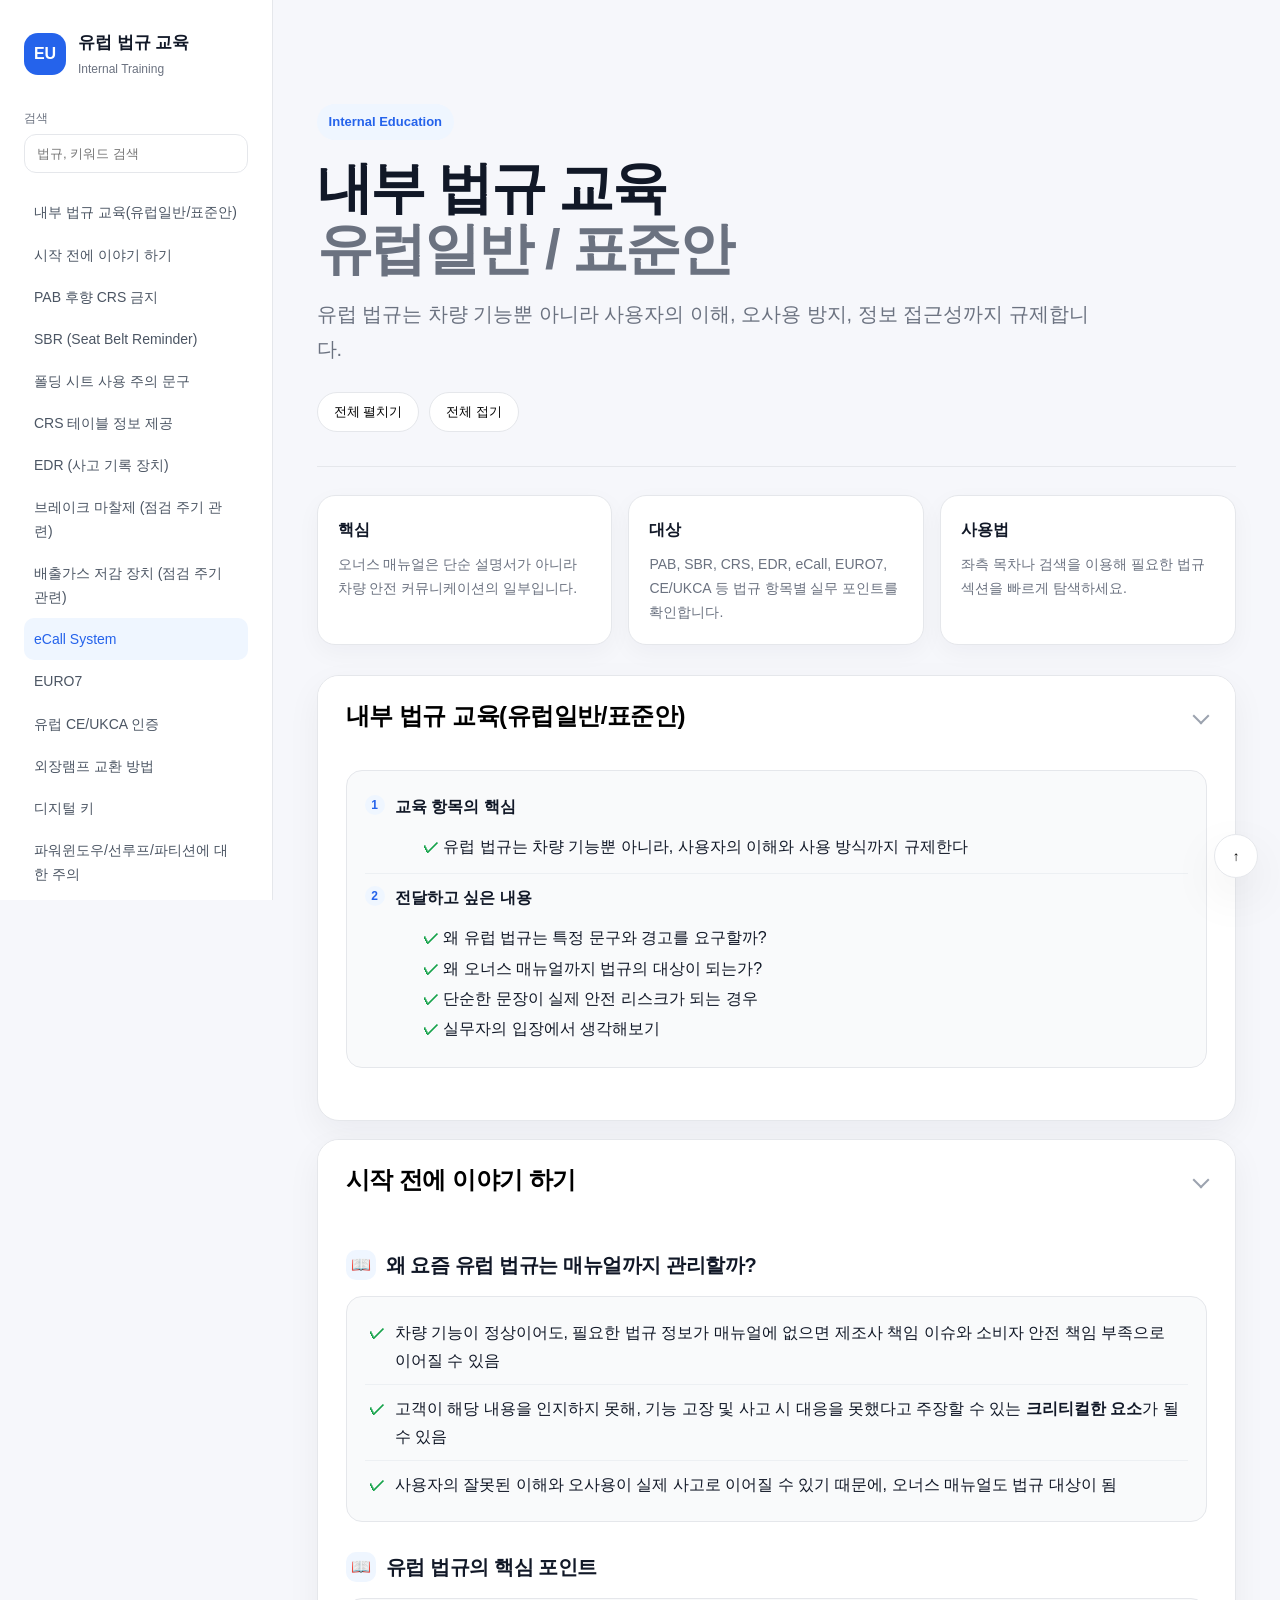
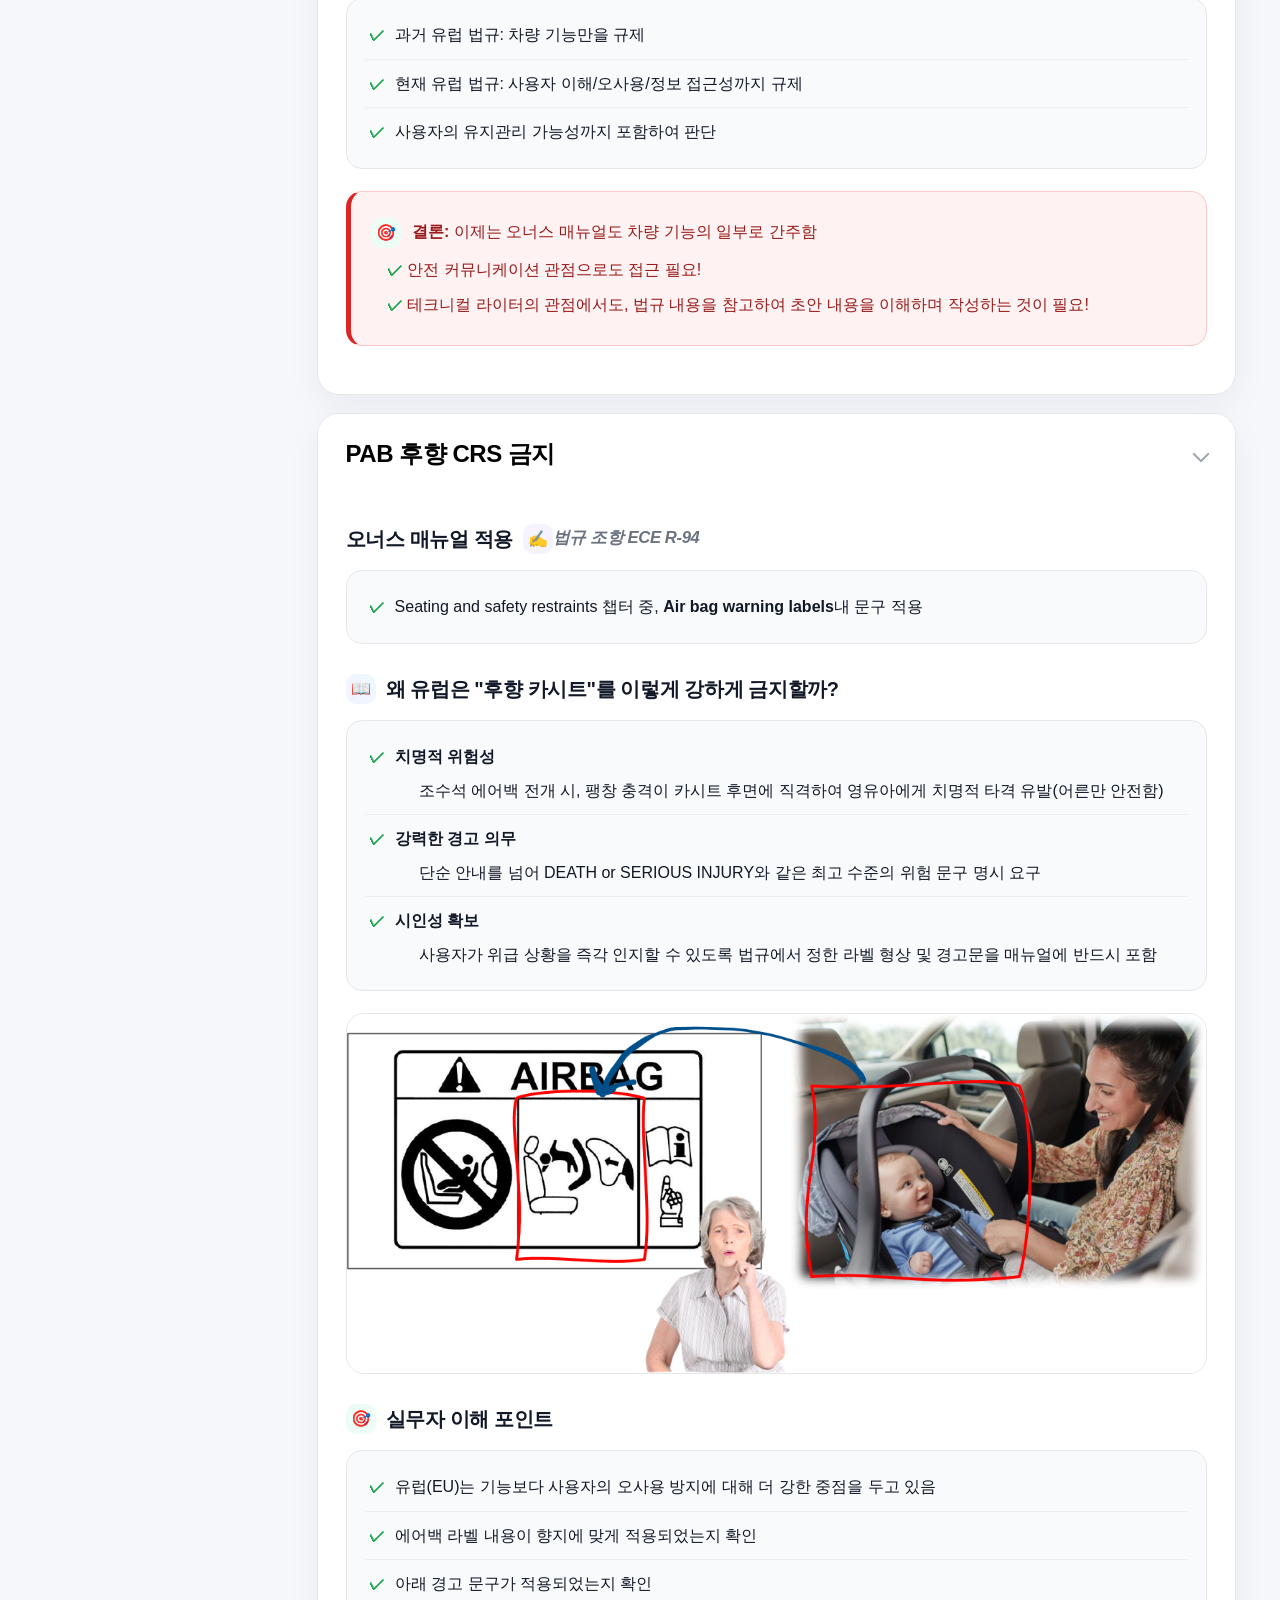
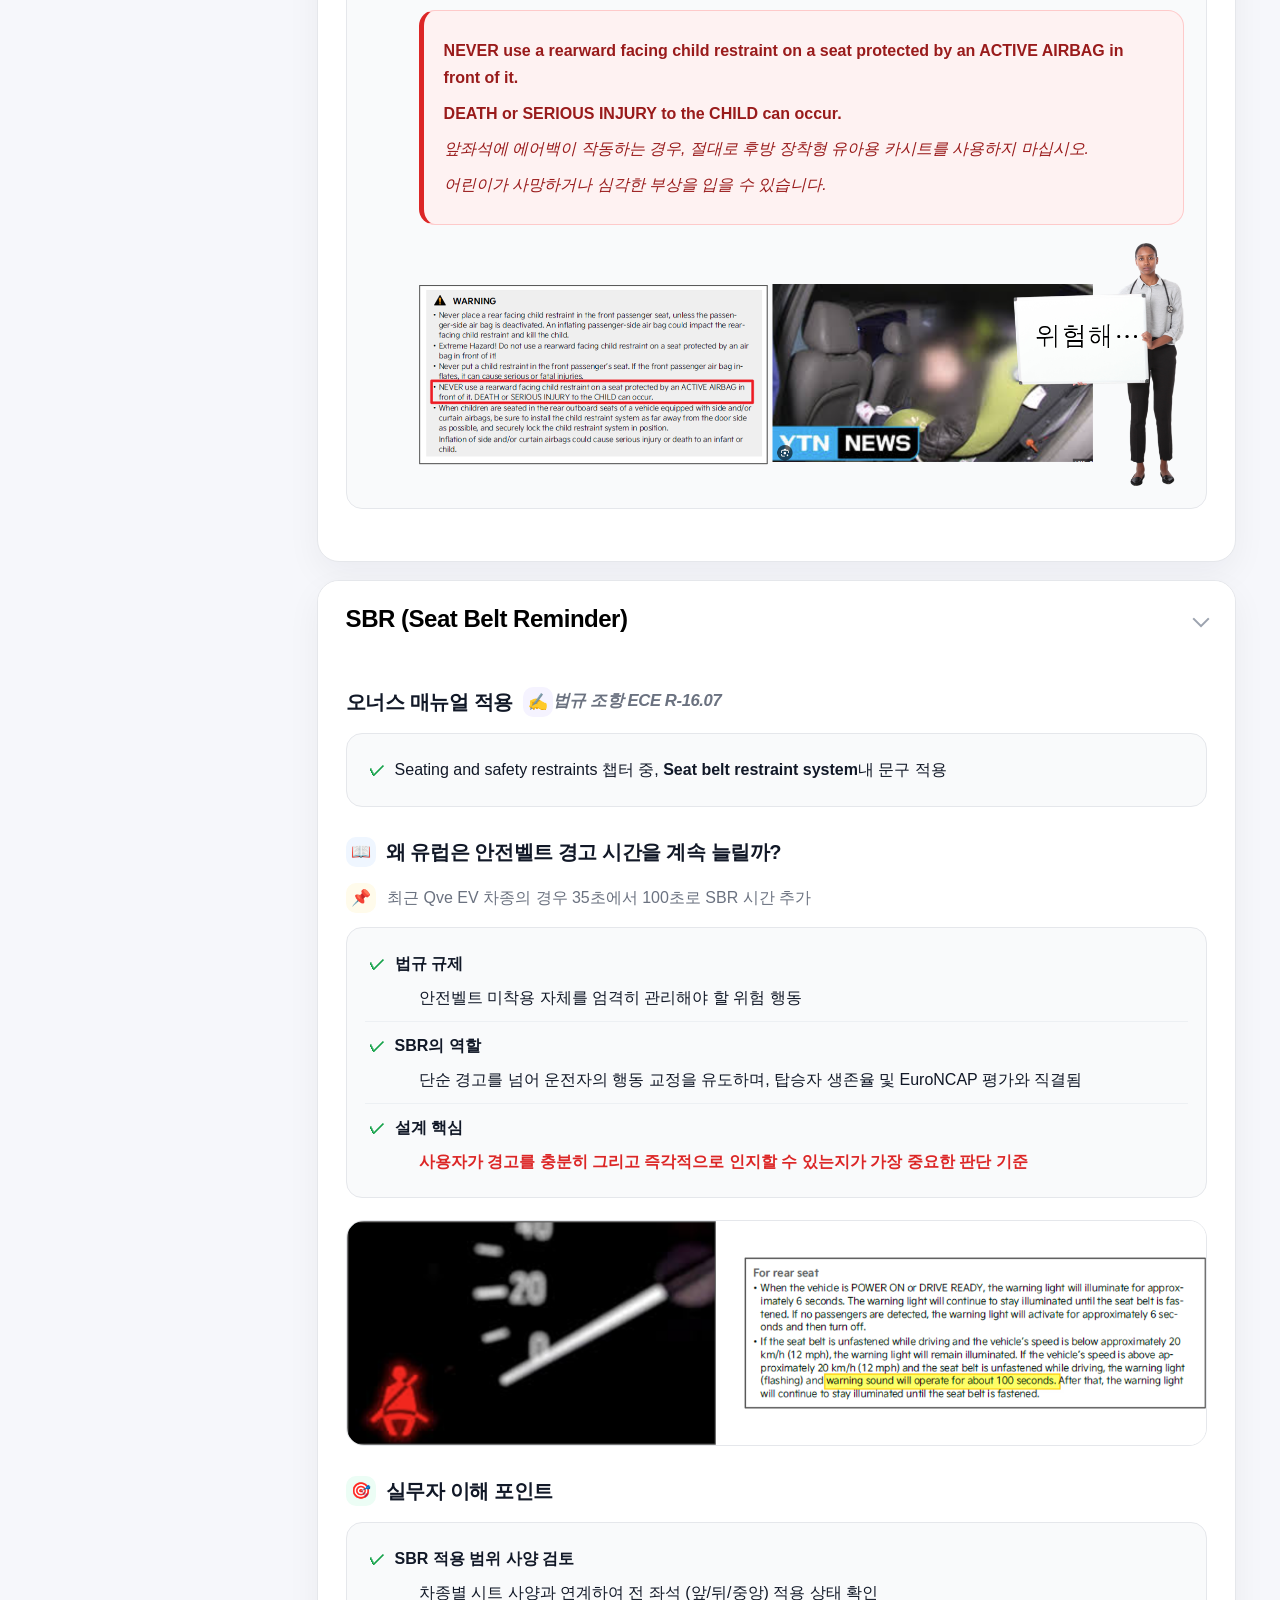
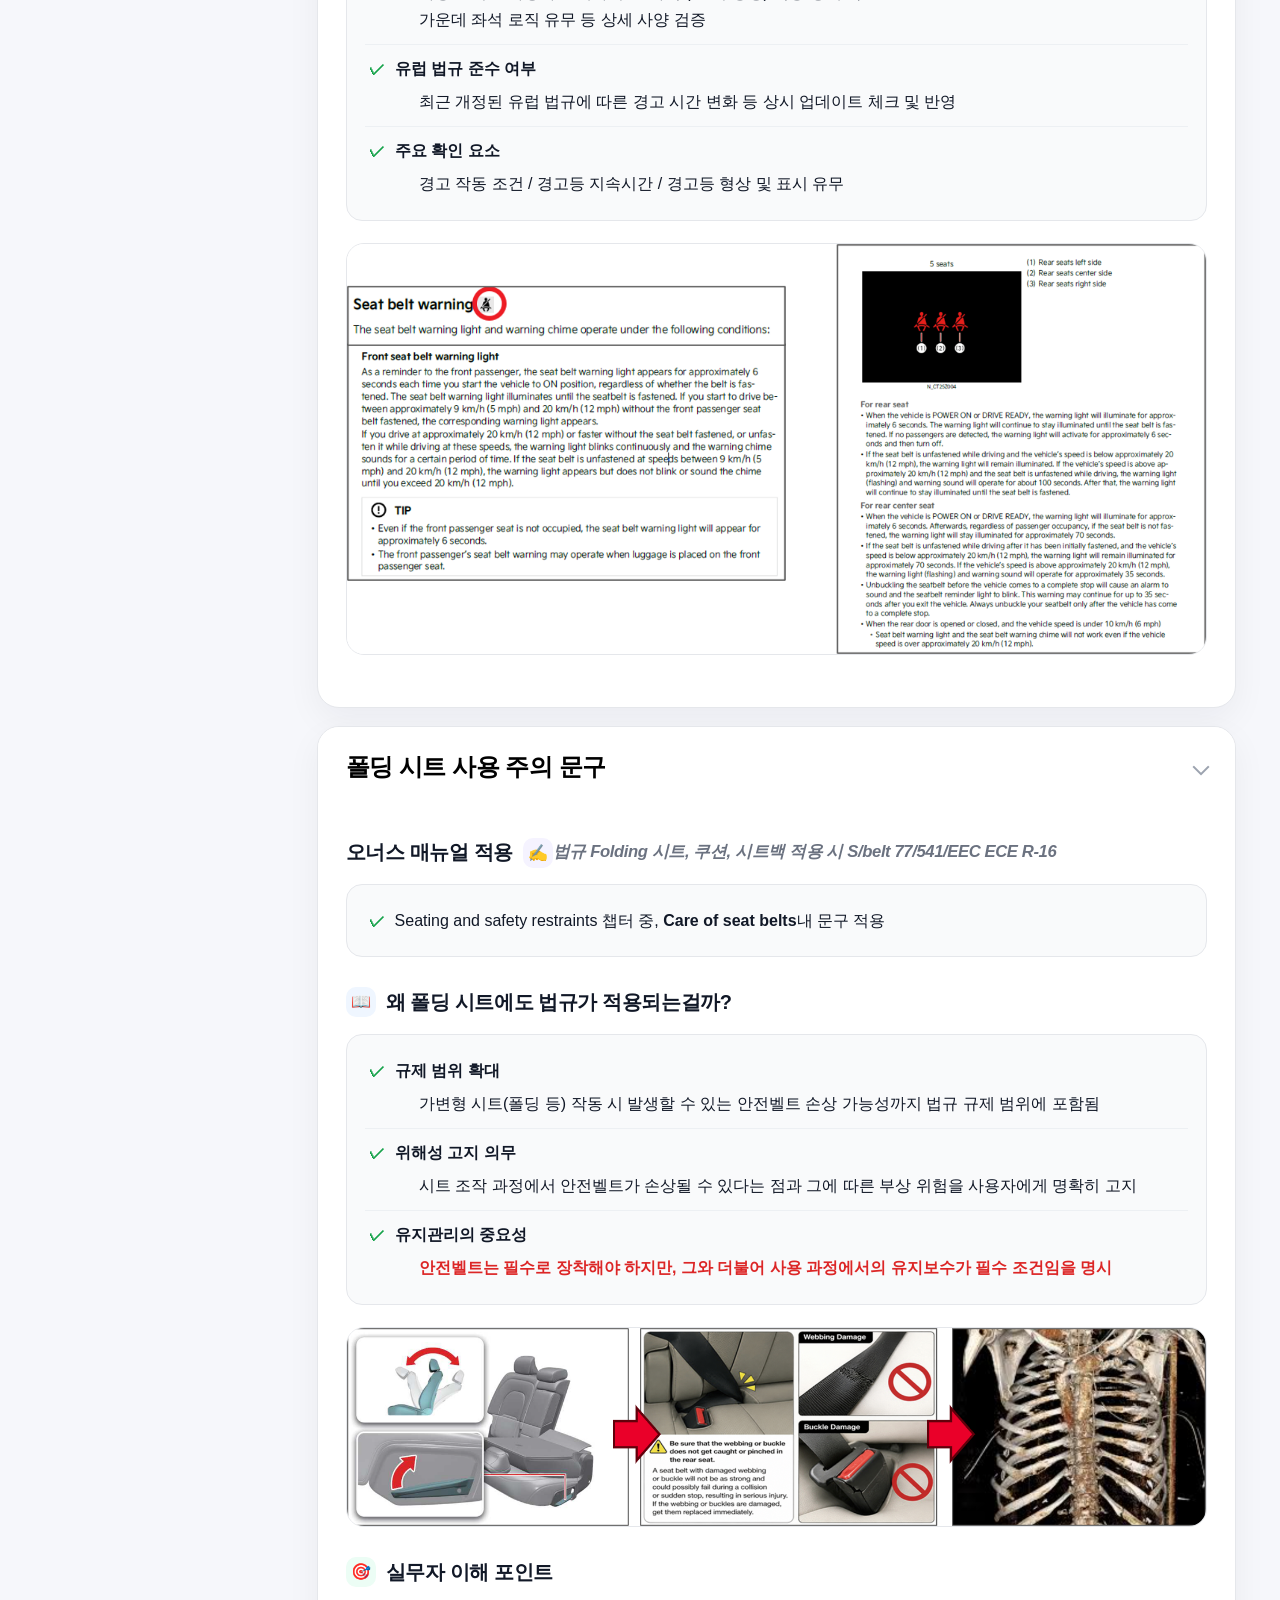
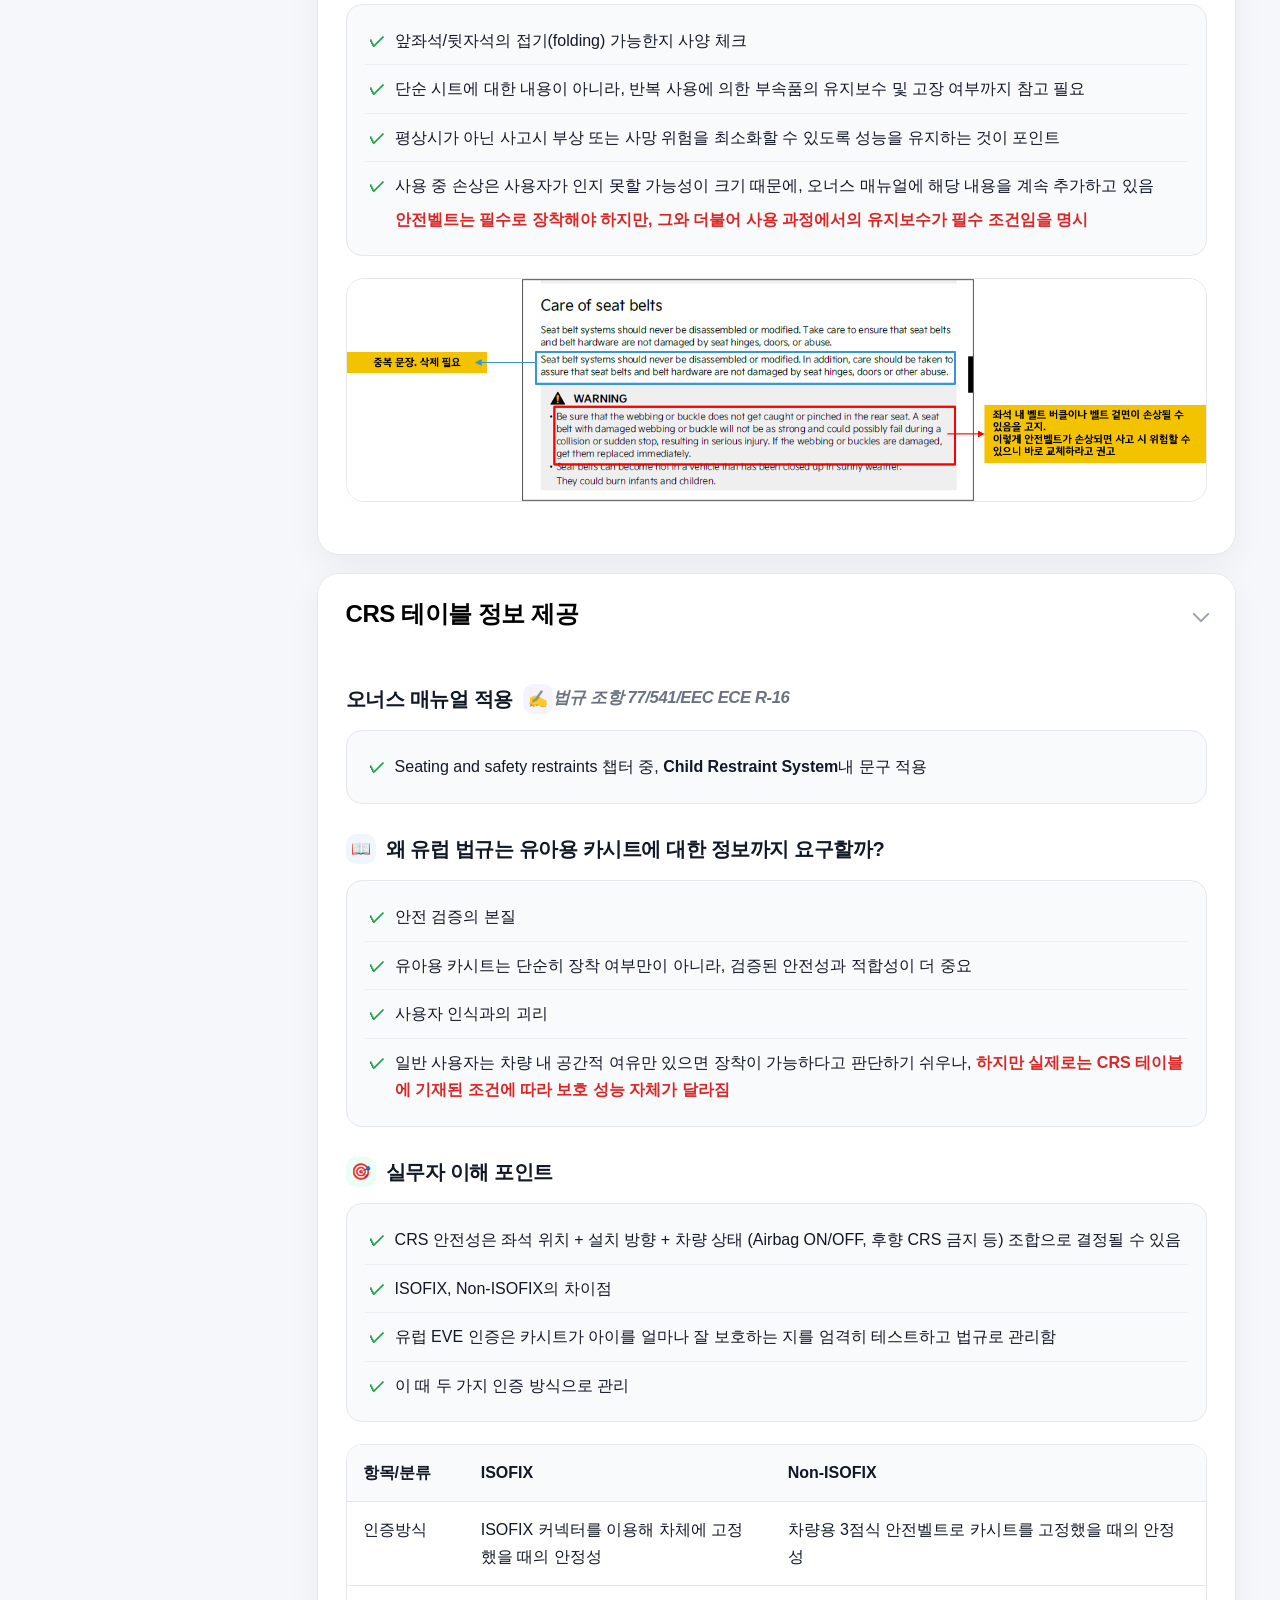
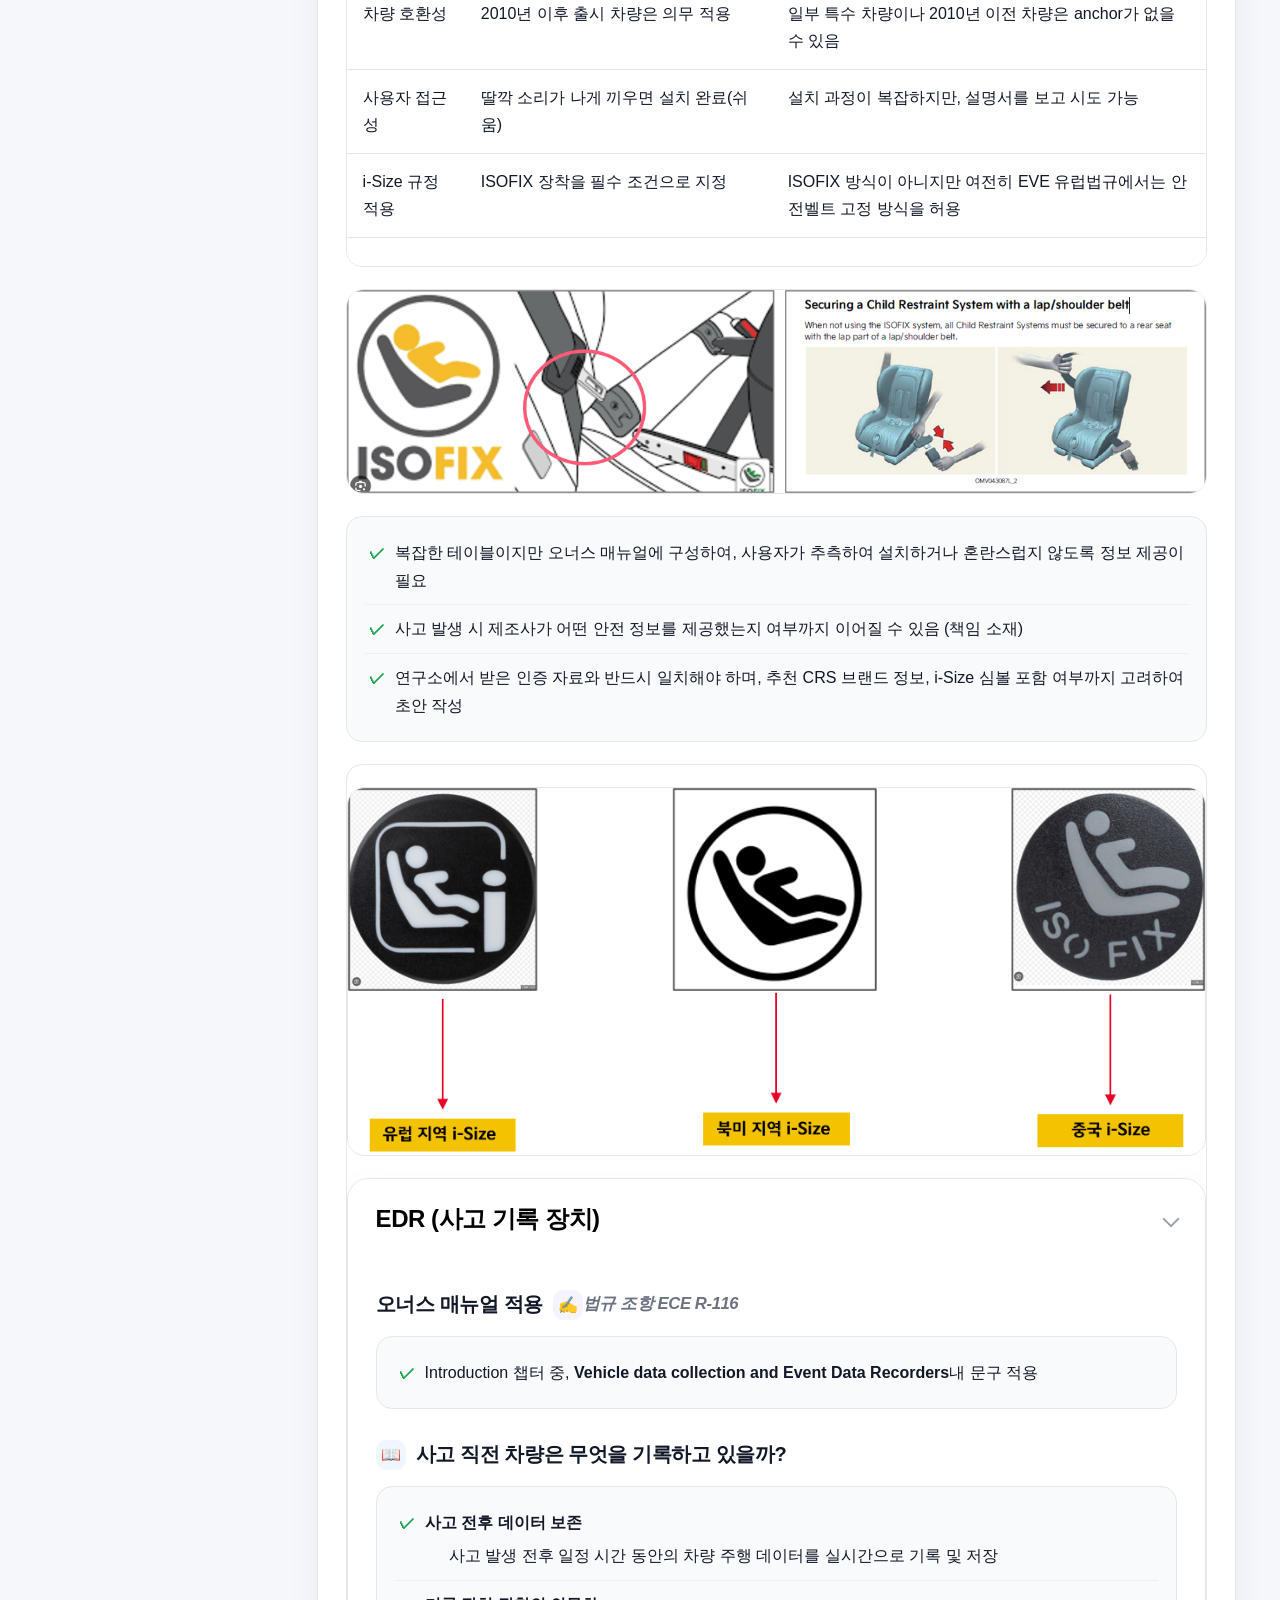
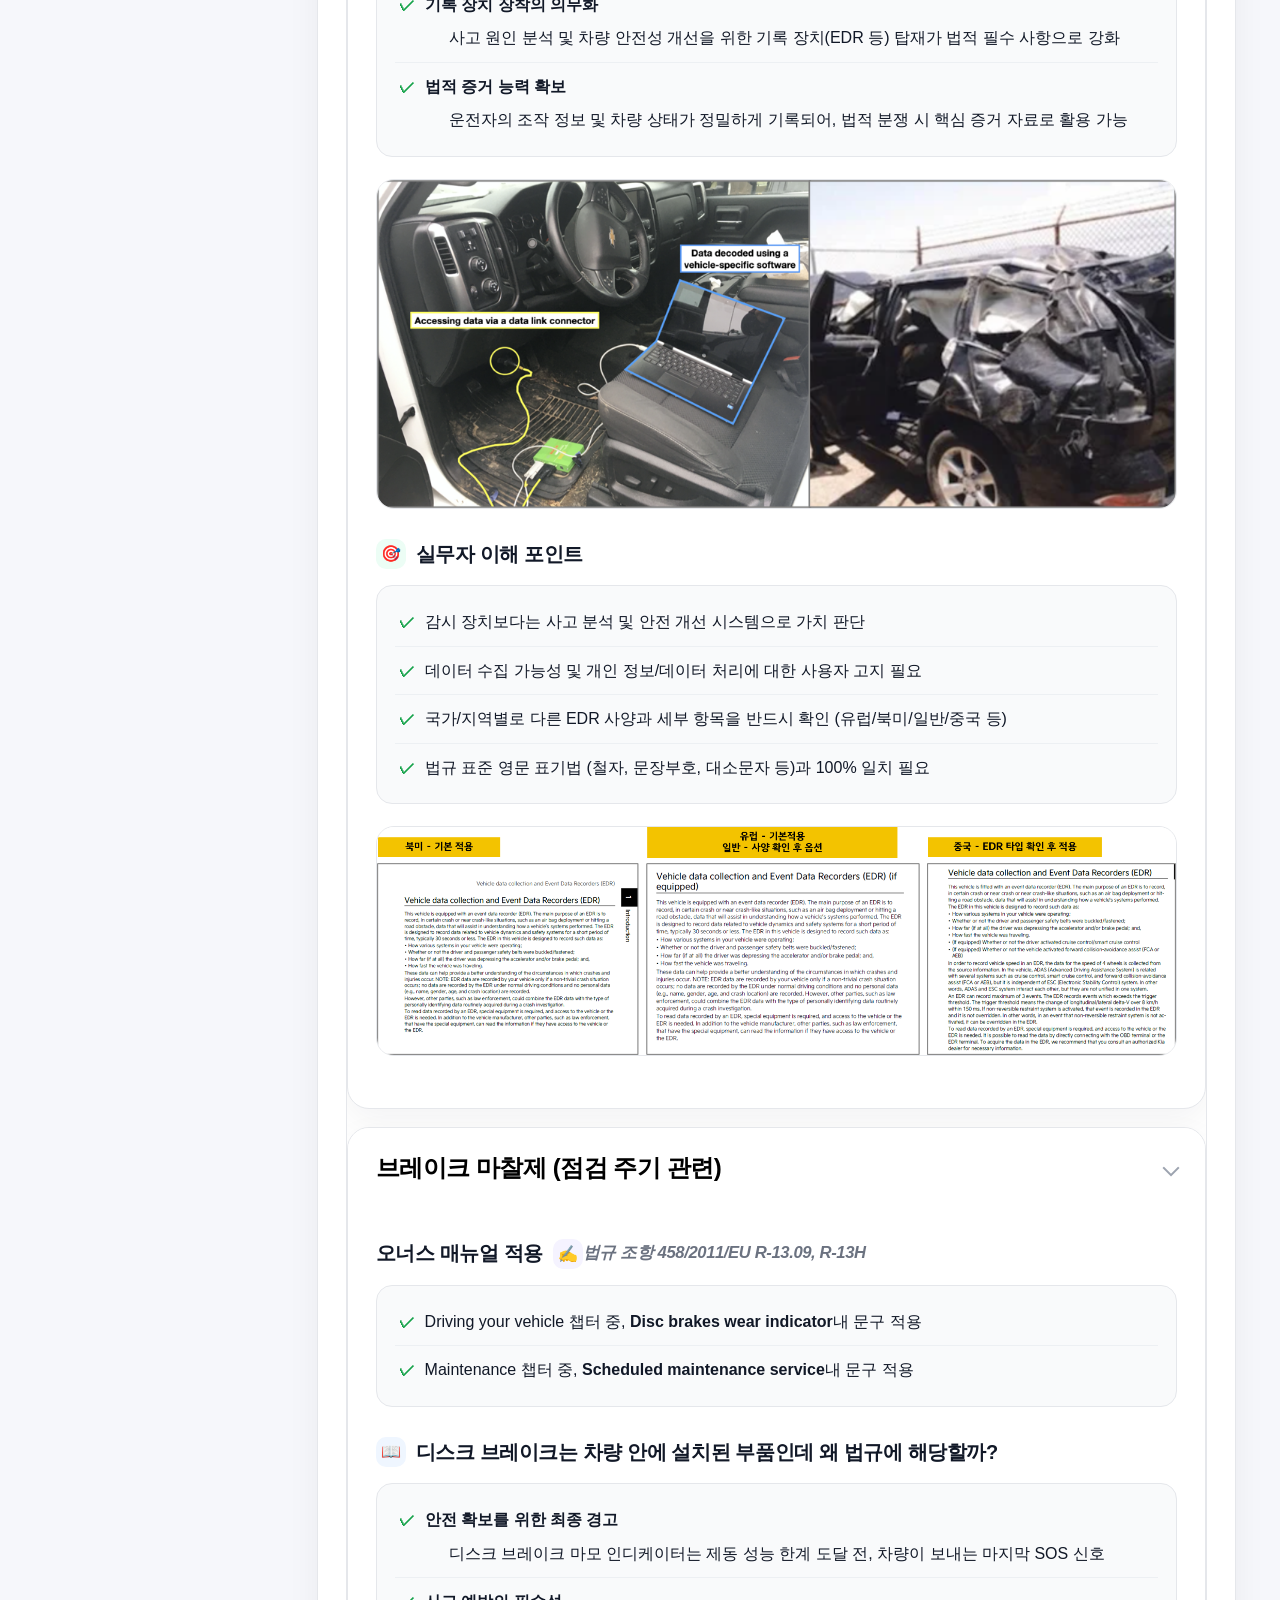
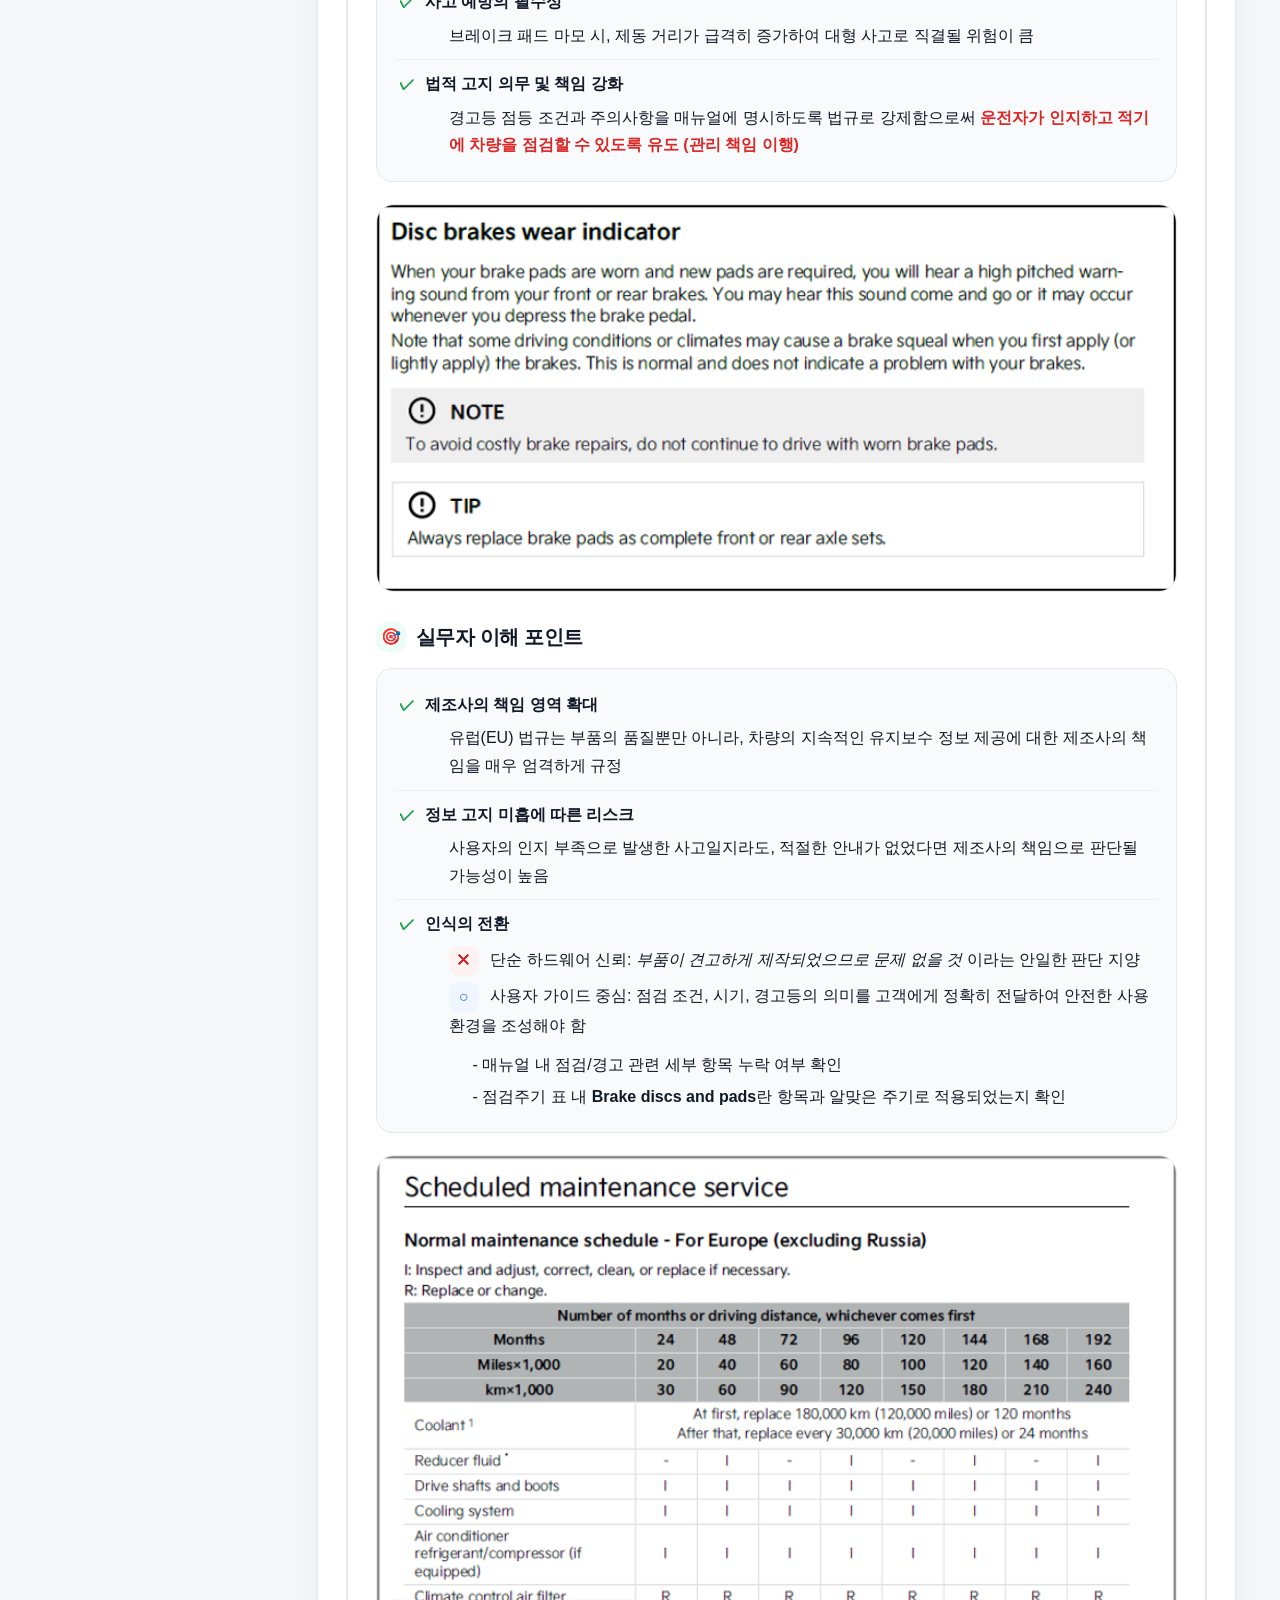
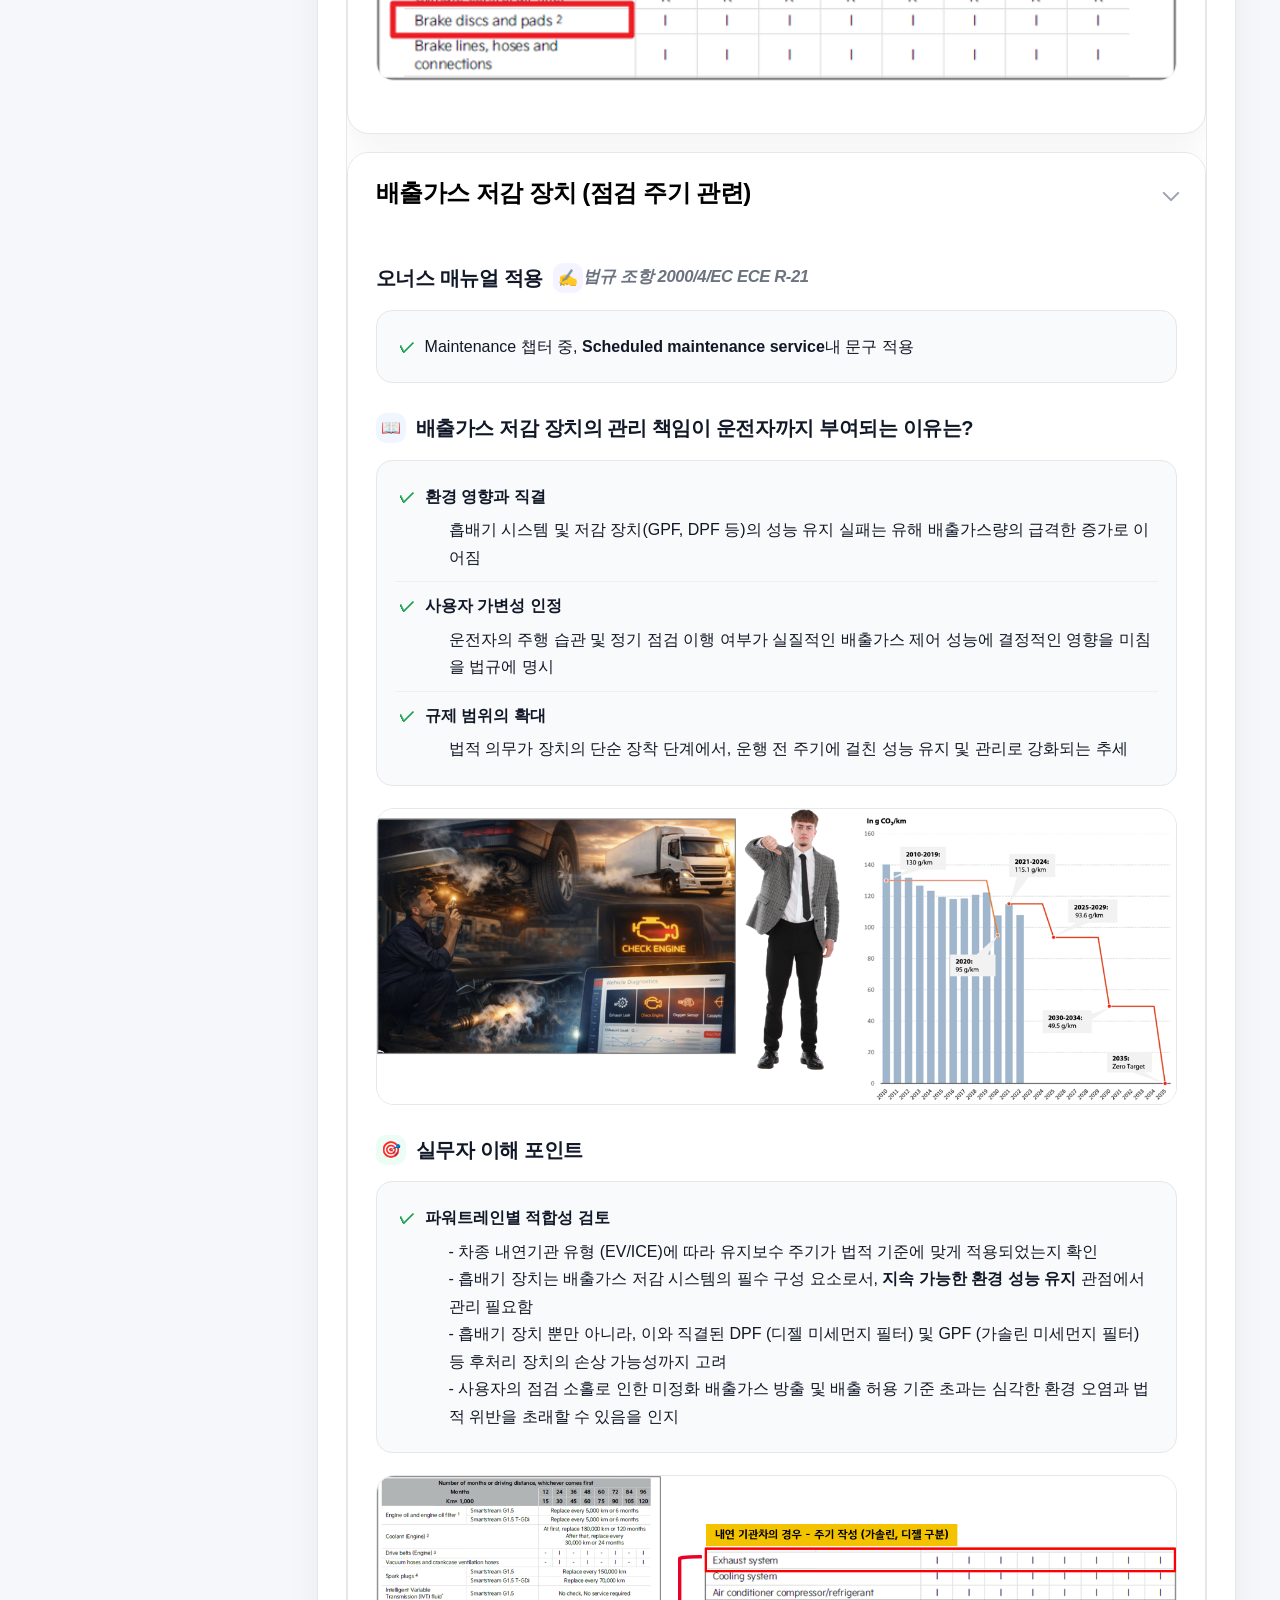
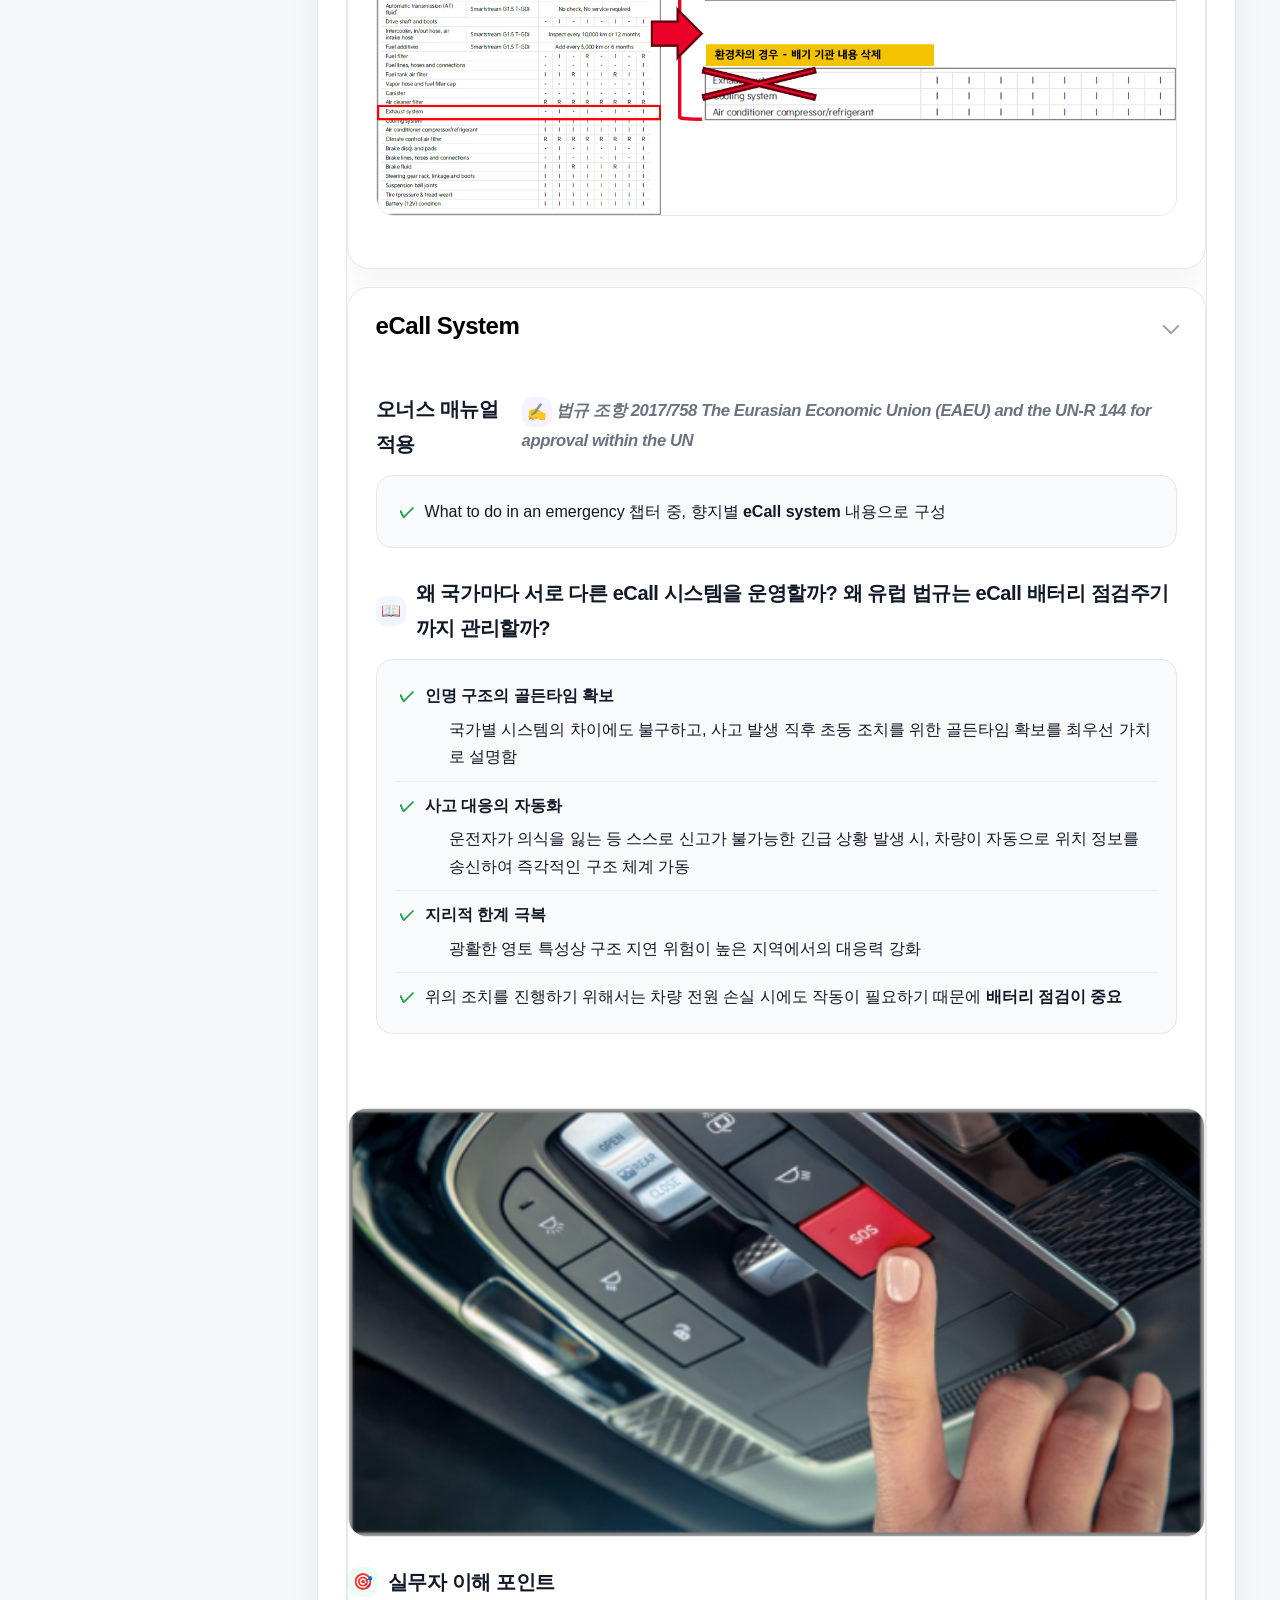
==== EU-Legal/index.html @ 6b376842 "Update index.html" ====
<!doctype html>
<html lang="ko">
<head>
  <meta charset="utf-8">
  <meta name="viewport" content="width=device-width, initial-scale=1">
  <title>내부교육 · 유럽 법규</title>
  <link rel="stylesheet" href="./styles.css">
</head>
<body>
  <aside class="sidebar" aria-label="문서 목차">
    <div class="brand">
      <span class="brand-mark">EU</span>
      <div>
        <strong>유럽 법규 교육</strong>
        <small>Internal Training</small>
      </div>
    </div>
    <label class="search">
      <span>검색</span>
      <input id="searchInput" type="search" placeholder="법규, 키워드 검색">
    </label>
    <nav class="toc">
      <a href="#내부-법규-교육-유럽일반-표준안" data-target="내부-법규-교육-유럽일반-표준안">내부 법규 교육(유럽일반/표준안)</a><a href="#시작-전에-이야기-하기" data-target="시작-전에-이야기-하기">시작 전에 이야기 하기</a><a href="#pab-후향-crs-금지" data-target="pab-후향-crs-금지">PAB 후향 CRS 금지</a><a href="#sbr-seat-belt-reminder" data-target="sbr-seat-belt-reminder">SBR (Seat Belt Reminder)</a><a href="#폴딩-시트-사용-주의-문구" data-target="폴딩-시트-사용-주의-문구">폴딩 시트 사용 주의 문구</a><a href="#crs-테이블-정보-제공" data-target="crs-테이블-정보-제공">CRS 테이블 정보 제공</a><a href="#edr-사고-기록-장치" data-target="edr-사고-기록-장치">EDR (사고 기록 장치)</a><a href="#브레이크-마찰제-점검-주기-관련" data-target="브레이크-마찰제-점검-주기-관련">브레이크 마찰제 (점검 주기 관련)</a><a href="#배출가스-저감-장치-점검-주기-관련" data-target="배출가스-저감-장치-점검-주기-관련">배출가스 저감 장치 (점검 주기 관련)</a><a href="#ecall-system" data-target="ecall-system">eCall System</a><a href="#euro7" data-target="euro7">EURO7</a><a href="#유럽-ce-ukca-인증" data-target="유럽-ce-ukca-인증">유럽 CE/UKCA 인증</a><a href="#외장램프-교환-방법" data-target="외장램프-교환-방법">외장램프 교환 방법</a><a href="#디지털-키" data-target="디지털-키">디지털 키</a><a href="#파워윈도우-선루프-파티션에-대한-주의" data-target="파워윈도우-선루프-파티션에-대한-주의">파워윈도우/선루프/파티션에 대한 주의</a><a href="#냉매-라벨" data-target="냉매-라벨">냉매 라벨</a><a href="#전기차-충전라벨-정보" data-target="전기차-충전라벨-정보">전기차 충전라벨 정보</a><a href="#오토-플러시-도어-핸들" data-target="오토-플러시-도어-핸들">오토 플러시 도어 핸들</a><a href="#avas-정지-기능" data-target="avas-정지-기능">AVAS 정지 기능</a><a href="#전조등-점등-자동-제어" data-target="전조등-점등-자동-제어">전조등 점등 자동 제어</a>
    </nav>
  </aside>

  <main class="page">
    <header class="hero">
      <p class="eyebrow">Internal Education</p>
      <h1>내부 법규 교육<br><span>유럽일반 / 표준안</span></h1>
      <p class="lead">유럽 법규는 차량 기능뿐 아니라 사용자의 이해, 오사용 방지, 정보 접근성까지 규제합니다.</p>
      <div class="hero-actions">
        <button id="expandAll" type="button">전체 펼치기</button>
        <button id="collapseAll" type="button">전체 접기</button>
      </div>
    </header>

    <section class="overview">
      <article>
        <strong>핵심</strong>
        <p>오너스 매뉴얼은 단순 설명서가 아니라 차량 안전 커뮤니케이션의 일부입니다.</p>
      </article>
      <article>
        <strong>대상</strong>
        <p>PAB, SBR, CRS, EDR, eCall, EURO7, CE/UKCA 등 법규 항목별 실무 포인트를 확인합니다.</p>
      </article>
      <article>
        <strong>사용법</strong>
        <p>좌측 목차나 검색을 이용해 필요한 법규 섹션을 빠르게 탐색하세요.</p>
      </article>
    </section>

    <div id="sections">
      
<section id="내부-법규-교육-유럽일반-표준안" class="law-section">
  <button class="section-toggle" type="button" aria-expanded="true">
    <span>내부 법규 교육(유럽일반/표준안)</span>
    <i aria-hidden="true"></i>
  </button>
  <div class="section-panel">
    <div class="section-content">
<ol class="number-list">
  <li>
    <strong>교육 항목의 핵심</strong>
    <div style="margin-top:12px; margin-left:28px; line-height:1.9;">
      <span style="color:#16a34a; font-weight:700;">✓</span>
      유럽 법규는 차량 기능뿐 아니라, 사용자의 이해와 사용 방식까지 규제한다
    </div>
  </li>

  <li>
    <strong>전달하고 싶은 내용</strong>
    <div style="margin-top:12px; margin-left:28px; line-height:1.9;">
      <div><span style="color:#16a34a; font-weight:700;">✓</span> 왜 유럽 법규는 특정 문구와 경고를 요구할까?</div>
      <div><span style="color:#16a34a; font-weight:700;">✓</span> 왜 오너스 매뉴얼까지 법규의 대상이 되는가?</div>
      <div><span style="color:#16a34a; font-weight:700;">✓</span> 단순한 문장이 실제 안전 리스크가 되는 경우</div>
      <div><span style="color:#16a34a; font-weight:700;">✓</span> 실무자의 입장에서 생각해보기</div>
    </div>
  </li>
</ol>
    </div>
  </div>
</section>

<section id="시작-전에-이야기-하기" class="law-section">
  <button class="section-toggle" type="button" aria-expanded="true">
    <span>시작 전에 이야기 하기</span>
    <i aria-hidden="true"></i>
  </button>
  <div class="section-panel">
    <div class="section-content">
      <h3><span class="md-icon icon-book" aria-hidden="true">📖</span> 왜 요즘 유럽 법규는 매뉴얼까지 관리할까?</h3>
<ul class="check-list">
<li>차량 기능이 정상이어도, 필요한 법규 정보가 매뉴얼에 없으면 제조사 책임 이슈와 소비자 안전 책임 부족으로 이어질 수 있음</li>
<li>고객이 해당 내용을 인지하지 못해, 기능 고장 및 사고 시 대응을 못했다고 주장할 수 있는 <strong>크리티컬한 요소</strong>가 될 수 있음</li>
<li>사용자의 잘못된 이해와 오사용이 실제 사고로 이어질 수 있기 때문에, 오너스 매뉴얼도 법규 대상이 됨</li>
</ul>
<h3><span class="md-icon icon-book" aria-hidden="true">📖</span> 유럽 법규의 핵심 포인트</h3>
<ul class="check-list">
<li>과거 유럽 법규: 차량 기능만을 규제</li>
<li>현재 유럽 법규: 사용자 이해/오사용/정보 접근성까지 규제</li>
<li>사용자의 유지관리 가능성까지 포함하여 판단</li>
</ul>
<blockquote class="callout danger">
  <p>
    <span class="md-icon icon-target" aria-hidden="true">🎯</span>
    <strong>결론:</strong> 이제는 오너스 매뉴얼도 차량 기능의 일부로 간주함
  </p>

  <p style="margin-left: 16px;">
    <span style="color:#16a34a;font-weight:700;">✓</span>
    안전 커뮤니케이션 관점으로도 접근 필요!
  </p>

  <p style="margin-left: 16px;">
    <span style="color:#16a34a;font-weight:700;">✓</span>
    테크니컬 라이터의 관점에서도, 법규 내용을 참고하여 초안 내용을 이해하며 작성하는 것이 필요!
  </p>
</blockquote>
    </div>
  </div>
</section>

<section id="pab-후향-crs-금지" class="law-section">
  <button class="section-toggle" type="button" aria-expanded="true">
    <span>PAB 후향 CRS 금지</span>
    <i aria-hidden="true"></i>
  </button>
  <div class="section-panel">
    <div class="section-content">
      <h3>오너스 매뉴얼 적용 <small> <span class="md-icon icon-write" aria-hidden="true">✍️</span><em>법규 조항 ECE R-94</em></small></h3>
<ul class="check-list">
<li>Seating and safety restraints 챕터 중, <strong>Air bag warning labels</strong>내 문구 적용</li>
</ul>
<h3><span class="md-icon icon-book" aria-hidden="true">📖</span> 왜 유럽은 "후향 카시트"를 이렇게 강하게 금지할까?</h3>
<ul class="check-list">
  <li>
    <strong>치명적 위험성</strong>
    <div style="margin-left:24px; margin-top:6px;">
      조수석 에어백 전개 시, 팽창 충격이 카시트 후면에 직격하여 영유아에게 치명적 타격 유발(어른만 안전함)
    </div>
  </li>

  <li>
    <strong>강력한 경고 의무</strong>
    <div style="margin-left:24px; margin-top:6px;">
      단순 안내를 넘어 DEATH or SERIOUS INJURY와 같은 최고 수준의 위험 문구 명시 요구
    </div>
  </li>

  <li>
    <strong>시인성 확보</strong>
    <div style="margin-left:24px; margin-top:6px;">
      사용자가 위급 상황을 즉각 인지할 수 있도록 법규에서 정한 라벨 형상 및 경고문을 매뉴얼에 반드시 포함
    </div>
  </li>
</ul>
<figure class="figure"><img src="images/image.png" alt="alt text" loading="lazy"></figure>
<h3><span class="md-icon icon-target" aria-hidden="true">🎯</span> 실무자 이해 포인트</h3>
<ul class="check-list">
<li>유럽(EU)는 기능보다 사용자의 오사용 방지에 대해 더 강한 중점을 두고 있음</li>
<li>에어백 라벨 내용이 향지에 맞게 적용되었는지 확인</li>
<li>아래 경고 문구가 적용되었는지 확인
  
    <blockquote class="callout danger" style="margin-top:12px; margin-left:24px;">
      <p><strong>NEVER use a rearward facing child restraint on a seat protected by an ACTIVE AIRBAG in front of it.</strong></p>

      <p><strong>DEATH or SERIOUS INJURY to the CHILD can occur.</strong></p>

      <p><em>앞좌석에 에어백이 작동하는 경우, 절대로 후방 장착형 유아용 카시트를 사용하지 마십시오.</em></p>

      <p><em>어린이가 사망하거나 심각한 부상을 입을 수 있습니다.</em></p>
    </blockquote>
<div style="margin-left:24px; margin-top:12px;">
  <img src="images/image-2.png" alt="alt text" loading="lazy" style="max-width:100%; height:auto; display:block;">
</div>
    </div>
  </div>
</section>

<section id="sbr-seat-belt-reminder" class="law-section">
  <button class="section-toggle" type="button" aria-expanded="true">
    <span>SBR (Seat Belt Reminder)</span>
    <i aria-hidden="true"></i>
  </button>
  <div class="section-panel">
    <div class="section-content">
      <h3>오너스 매뉴얼 적용 <small> <span class="md-icon icon-write" aria-hidden="true">✍️</span><em>법규 조항 ECE R-16.07</em></small></h3>
<ul class="check-list">
<li>Seating and safety restraints 챕터 중, <strong>Seat belt restraint system</strong>내 문구 적용</li>
</ul>
<h3><span class="md-icon icon-book" aria-hidden="true">📖</span> 왜 유럽은 안전벨트 경고 시간을 계속 늘릴까?</h3>
<p><span class="muted"> 	<span class="md-icon icon-pin" aria-hidden="true">📌</span> 최근 Qve EV 차종의 경우 35초에서 100초로 SBR 시간 추가</span></p>
<ul class="check-list">
  <li>
    <strong>법규 규제</strong>
    <div style="margin-left:24px; margin-top:6px;">
      안전벨트 미착용 자체를 엄격히 관리해야 할 위험 행동
    </div>
  </li>

  <li>
    <strong>SBR의 역할</strong>
    <div style="margin-left:24px; margin-top:6px;">
      단순 경고를 넘어 운전자의 행동 교정을 유도하며, 탑승자 생존율 및 EuroNCAP 평가와 직결됨
    </div>
  </li>

  <li>
    <strong>설계 핵심</strong>
    <div style="margin-left:24px; margin-top:6px;">
      <span class="text-danger">
        <strong>사용자가 경고를 충분히 그리고 즉각적으로 인지할 수 있는지가 가장 중요한 판단 기준</strong>
      </span>
    </div>
  </li>
</ul>
<figure class="figure"><img src="images/image-3.png" alt="alt text" loading="lazy"></figure>
<h3><span class="md-icon icon-target" aria-hidden="true">🎯</span> 실무자 이해 포인트</h3>
<ul class="check-list">
  <li>
    <strong>SBR 적용 범위 사양 검토</strong>
    <div style="margin-left:24px; margin-top:6px;">
      차종별 시트 사양과 연계하여 전 좌석 (앞/뒤/중앙) 적용 상태 확인
    </div>
    <div style="margin-left:24px;">
      가운데 좌석 로직 유무 등 상세 사양 검증
    </div>
  </li>

  <li>
    <strong>유럽 법규 준수 여부</strong>
    <div style="margin-left:24px; margin-top:6px;">
      최근 개정된 유럽 법규에 따른 경고 시간 변화 등 상시 업데이트 체크 및 반영
    </div>
  </li>

  <li>
    <strong>주요 확인 요소</strong>
    <div style="margin-left:24px; margin-top:6px;">
      경고 작동 조건 / 경고등 지속시간 / 경고등 형상 및 표시 유무
    </div>
  </li>
</ul>
<figure class="figure"><img src="images/image-4.png" alt="alt text" loading="lazy"></figure>
    </div>
  </div>
</section>

<section id="폴딩-시트-사용-주의-문구" class="law-section">
  <button class="section-toggle" type="button" aria-expanded="true">
    <span>폴딩 시트 사용 주의 문구</span>
    <i aria-hidden="true"></i>
  </button>
  <div class="section-panel">
    <div class="section-content">
      <h3>오너스 매뉴얼 적용 <small> <span class="md-icon icon-write" aria-hidden="true">✍️</span><em>법규 Folding 시트, 쿠션, 시트백 적용 시 S/belt 77/541/EEC ECE R-16</em></small></h3>
<ul class="check-list">
<li>Seating and safety restraints 챕터 중, <strong>Care of seat belts</strong>내 문구 적용</li>
</ul>
<h3><span class="md-icon icon-book" aria-hidden="true">📖</span> 왜 폴딩 시트에도 법규가 적용되는걸까?</h3>
<ul class="check-list">
  <li>
    <strong>규제 범위 확대</strong>
    <div style="margin-left:24px; margin-top:6px;">
      가변형 시트(폴딩 등) 작동 시 발생할 수 있는 안전벨트 손상 가능성까지 법규 규제 범위에 포함됨
    </div>
  </li>

  <li>
    <strong>위해성 고지 의무</strong>
    <div style="margin-left:24px; margin-top:6px;">
      시트 조작 과정에서 안전벨트가 손상될 수 있다는 점과 그에 따른 부상 위험을 사용자에게 명확히 고지
    </div>
  </li>

  <li>
    <strong>유지관리의 중요성</strong>
    <div style="margin-left:24px; margin-top:6px;">
      <span class="text-danger">
        <strong>안전벨트는 필수로 장착해야 하지만, 그와 더불어 사용 과정에서의 유지보수가 필수 조건임을 명시</strong>
      </span>
    </div>
  </li>
</ul>
<figure class="figure"><img src="images/image-6.png" alt="alt text" loading="lazy"></figure>
<h3><span class="md-icon icon-target" aria-hidden="true">🎯</span> 실무자 이해 포인트</h3>
<ul class="check-list">
<li>앞좌석/뒷자석의 접기(folding) 가능한지 사양 체크</li>
<li>단순 시트에 대한 내용이 아니라, 반복 사용에 의한 부속품의 유지보수 및 고장 여부까지 참고 필요</li>
<li>평상시가 아닌 사고시 부상 또는 사망 위험을 최소화할 수 있도록 성능을 유지하는 것이 포인트</li>
<li>사용 중 손상은 사용자가 인지 못할 가능성이 크기 때문에, 오너스 매뉴얼에 해당 내용을 계속 추가하고 있음
<div style=" margin-top:6px;">
      <span class="text-danger">
        <strong>안전벨트는 필수로 장착해야 하지만, 그와 더불어 사용 과정에서의 유지보수가 필수 조건임을 명시</strong>
      </span>
    </div>
  </li>
</ul>
<figure class="figure"><img src="images/image-7.png" alt="alt text" loading="lazy"></figure>
    </div>
  </div>
</section>

<section id="crs-테이블-정보-제공" class="law-section">
  <button class="section-toggle" type="button" aria-expanded="true">
    <span>CRS 테이블 정보 제공</span>
    <i aria-hidden="true"></i>
  </button>
  <div class="section-panel">
    <div class="section-content">
      <h3>오너스 매뉴얼 적용 <small> <span class="md-icon icon-write" aria-hidden="true">✍️</span><em>법규 조항 77/541/EEC ECE R-16</em></small></h3>
<ul class="check-list">
<li>Seating and safety restraints 챕터 중, <strong>Child Restraint System</strong>내 문구 적용</li>
</ul>
<h3><span class="md-icon icon-book" aria-hidden="true">📖</span> 왜 유럽 법규는 유아용 카시트에 대한 정보까지 요구할까?</h3>
<ul class="check-list">
<li>안전 검증의 본질</li>
<li>유아용 카시트는 단순히 장착 여부만이 아니라, 검증된 안전성과 적합성이 더 중요</li>
<li>사용자 인식과의 괴리</li>
<li>일반 사용자는 차량 내 공간적 여유만 있으면 장착이 가능하다고 판단하기 쉬우나, <span class="text-danger">하지만 실제로는 CRS 테이블에 기재된 조건에 따라 보호 성능 자체가 달라짐</span></li>
</ul>
<h3><span class="md-icon icon-target" aria-hidden="true">🎯</span> 실무자 이해 포인트</h3>
<ul class="check-list">
<li>CRS 안전성은 좌석 위치 + 설치 방향 + 차량 상태 (Airbag ON/OFF, 후향 CRS 금지 등) 조합으로 결정될 수 있음</li>
<li>ISOFIX, Non-ISOFIX의 차이점</li>
<li>유럽 EVE 인증은 카시트가 아이를 얼마나 잘 보호하는 지를 엄격히 테스트하고 법규로 관리함</li>
<li>이 때 두 가지 인증 방식으로 관리</li>
</ul>
<div class="table-wrap"><table>
<thead><tr><th>항목/분류</th><th>ISOFIX</th><th>Non-ISOFIX</th></tr></thead>
<tbody>
<tr><td>인증방식</td><td>ISOFIX 커넥터를 이용해 차체에 고정했을 때의 안정성</td><td>차량용 3점식 안전벨트로 카시트를 고정했을 때의 안정성</td></tr>
<tr><td>차량 호환성</td><td>2010년 이후 출시 차량은 의무 적용</td><td>일부 특수 차량이나 2010년 이전 차량은 anchor가 없을 수 있음</td></tr>
<tr><td>사용자 접근성</td><td>딸깍 소리가 나게 끼우면 설치 완료(쉬움)</td><td>설치 과정이 복잡하지만, 설명서를 보고 시도 가능</td></tr>
<tr><td>i-Size 규정 적용</td><td>ISOFIX 장착을 필수 조건으로 지정</td><td>ISOFIX 방식이 아니지만 여전히 EVE 유럽법규에서는 안전벨트 고정 방식을 허용</td></tr>
<tr><td></td><td></td><td></td></tr>
</tbody></table></div>
<figure class="figure"><img src="images/image-12.png" alt="alt text" loading="lazy"></figure>
<ul class="check-list">
<li>복잡한 테이블이지만 오너스 매뉴얼에 구성하여, 사용자가 추측하여 설치하거나 혼란스럽지 않도록 정보 제공이 필요</li>
<li>사고 발생 시 제조사가 어떤 안전 정보를 제공했는지 여부까지 이어질 수 있음 (책임 소재)</li>
<li>연구소에서 받은 인증 자료와 반드시 일치해야 하며, 추천 CRS 브랜드 정보, i-Size 심볼 포함 여부까지 고려하여 초안 작성</li>
</ul>
<div class="table-wrap"><table>
<figure class="figure"><img src="images/image-13.png" alt="alt text" loading="lazy"></figure>
    </div>
  </div>
</section>

<section id="edr-사고-기록-장치" class="law-section">
  <button class="section-toggle" type="button" aria-expanded="true">
    <span>EDR (사고 기록 장치)</span>
    <i aria-hidden="true"></i>
  </button>
  <div class="section-panel">
    <div class="section-content">
      <h3>오너스 매뉴얼 적용 <small> <span class="md-icon icon-write" aria-hidden="true">✍️</span><em>법규 조항 ECE R-116</em></small></h3>
<ul class="check-list">
<li>Introduction 챕터 중, <strong>Vehicle data collection and Event Data Recorders</strong>내 문구 적용</li>
</ul>
<h3><span class="md-icon icon-book" aria-hidden="true">📖</span> 사고 직전 차량은 무엇을 기록하고 있을까?</h3>
<ul class="check-list">
  <li>
    <strong>사고 전후 데이터 보존</strong>
    <div style="margin-left:24px; margin-top:6px;">
      사고 발생 전후 일정 시간 동안의 차량 주행 데이터를 실시간으로 기록 및 저장
    </div>
  </li>

  <li>
    <strong>기록 장치 장착의 의무화</strong>
    <div style="margin-left:24px; margin-top:6px;">
      사고 원인 분석 및 차량 안전성 개선을 위한 기록 장치(EDR 등) 탑재가 법적 필수 사항으로 강화
    </div>
  </li>

  <li>
    <strong>법적 증거 능력 확보</strong>
    <div style="margin-left:24px; margin-top:6px;">
      운전자의 조작 정보 및 차량 상태가 정밀하게 기록되어, 법적 분쟁 시 핵심 증거 자료로 활용 가능
    </div>
  </li>
</ul>
<figure class="figure"><img src="images/image-15.png" alt="alt text" loading="lazy"></figure>
<h3><span class="md-icon icon-target" aria-hidden="true">🎯</span> 실무자 이해 포인트</h3>
<ul class="check-list">
<li>감시 장치보다는 사고 분석 및 안전 개선 시스템으로 가치 판단</li>
<li>데이터 수집 가능성 및 개인 정보/데이터 처리에 대한 사용자 고지 필요</li>
<li>국가/지역별로 다른 EDR 사양과 세부 항목을 반드시 확인 (유럽/북미/일반/중국 등)</li>
<li>법규 표준 영문 표기법 (철자, 문장부호, 대소문자 등)과 100% 일치 필요</li>
</ul>
<figure class="figure"><img src="images/image-16.png" alt="alt text" loading="lazy"></figure>
    </div>
  </div>
</section>

<section id="브레이크-마찰제-점검-주기-관련" class="law-section">
  <button class="section-toggle" type="button" aria-expanded="true">
    <span>브레이크 마찰제 (점검 주기 관련)</span>
    <i aria-hidden="true"></i>
  </button>
  <div class="section-panel">
    <div class="section-content">
      <h3>오너스 매뉴얼 적용 <small> <span class="md-icon icon-write" aria-hidden="true">✍️</span><em>법규 조항 458/2011/EU R-13.09, R-13H</em></small></h3>
<ul class="check-list">
<li>Driving your vehicle 챕터 중, <strong>Disc brakes wear indicator</strong>내 문구 적용</li>
<li>Maintenance 챕터 중, <strong>Scheduled maintenance service</strong>내 문구 적용</li>
</ul>
<h3><span class="md-icon icon-book" aria-hidden="true">📖</span> 디스크 브레이크는 차량 안에 설치된 부품인데 왜 법규에 해당할까?</h3>
<ul class="check-list">
  <li>
    <strong>안전 확보를 위한 최종 경고</strong>
    <div style="margin-left:24px; margin-top:6px;">
      디스크 브레이크 마모 인디케이터는 제동 성능 한계 도달 전, 차량이 보내는 마지막 SOS 신호
    </div>
  </li>

  <li>
    <strong>사고 예방의 필수성</strong>
    <div style="margin-left:24px; margin-top:6px;">
      브레이크 패드 마모 시, 제동 거리가 급격히 증가하여 대형 사고로 직결될 위험이 큼
    </div>
  </li>

  <li>
    <strong>법적 고지 의무 및 책임 강화</strong>
    <div style="margin-left:24px; margin-top:6px;">
      경고등 점등 조건과 주의사항을 매뉴얼에 명시하도록 법규로 강제함으로써
      <span class="text-danger">
        운전자가 인지하고 적기에 차량을 점검할 수 있도록 유도 (관리 책임 이행)
      </span>
    </div>
  </li>
</ul>
<figure class="figure"><img src="images/image-21.png" alt="alt text" loading="lazy"></figure>
<h3><span class="md-icon icon-target" aria-hidden="true">🎯</span> 실무자 이해 포인트</h3>
<ul class="check-list">
  <li>
    <strong>제조사의 책임 영역 확대</strong>
    <div style="margin-left:24px; margin-top:6px;">
      유럽(EU) 법규는 부품의 품질뿐만 아니라, 차량의 지속적인 유지보수 정보 제공에 대한 제조사의 책임을 매우 엄격하게 규정
    </div>
  </li>

  <li>
    <strong>정보 고지 미흡에 따른 리스크</strong>
    <div style="margin-left:24px; margin-top:6px;">
      사용자의 인지 부족으로 발생한 사고일지라도, 적절한 안내가 없었다면 제조사의 책임으로 판단될 가능성이 높음
    </div>
  </li>

  <li>
    <strong>인식의 전환</strong>

    <div style="margin-left:24px; margin-top:8px;">
      <span class="md-icon icon-no" aria-hidden="true">✕</span>
      단순 하드웨어 신뢰:
      <em>부품이 견고하게 제작되었으므로 문제 없을 것</em>
      이라는 안일한 판단 지양
    </div>

    <div style="margin-left:24px; margin-top:6px;">
      <span class="md-icon icon-ok" aria-hidden="true">○</span>
      사용자 가이드 중심:
      점검 조건, 시기, 경고등의 의미를 고객에게 정확히 전달하여 안전한 사용 환경을 조성해야 함
    </div>

    <div style="margin-left:48px; margin-top:12px;">
       - 매뉴얼 내 점검/경고 관련 세부 항목 누락 여부 확인
    </div>

    <div style="margin-left:48px; margin-top:4px;">
       - 점검주기 표 내 <strong>Brake discs and pads</strong>란 항목과 알맞은 주기로 적용되었는지 확인
    </div>
  </li>
</ul>
<figure class="figure"><img src="images/image-22.png" alt="alt text" loading="lazy"></figure>
    </div>
  </div>
</section>

<section id="배출가스-저감-장치-점검-주기-관련" class="law-section">
  <button class="section-toggle" type="button" aria-expanded="true">
    <span>배출가스 저감 장치 (점검 주기 관련)</span>
    <i aria-hidden="true"></i>
  </button>
  <div class="section-panel">
    <div class="section-content">
      <h3>오너스 매뉴얼 적용 <small> <span class="md-icon icon-write" aria-hidden="true">✍️</span><em>법규 조항 2000/4/EC ECE R-21</em></small></h3>
<ul class="check-list">
<li>Maintenance 챕터 중, <strong>Scheduled maintenance service</strong>내 문구 적용</li>
</ul>
<h3><span class="md-icon icon-book" aria-hidden="true">📖</span> 배출가스 저감 장치의 관리 책임이 운전자까지 부여되는 이유는?</h3>
<ul class="check-list">
  <li>
    <strong>환경 영향과 직결</strong>
    <div style="margin-left:24px; margin-top:6px;">
      흡배기 시스템 및 저감 장치(GPF, DPF 등)의 성능 유지 실패는 유해 배출가스량의 급격한 증가로 이어짐
    </div>
  </li>

  <li>
    <strong>사용자 가변성 인정</strong>
    <div style="margin-left:24px; margin-top:6px;">
      운전자의 주행 습관 및 정기 점검 이행 여부가 실질적인 배출가스 제어 성능에 결정적인 영향을 미침을 법규에 명시
    </div>
  </li>

  <li>
    <strong>규제 범위의 확대</strong>
    <div style="margin-left:24px; margin-top:6px;">
      법적 의무가 장치의 단순 장착 단계에서, 운행 전 주기에 걸친 성능 유지 및 관리로 강화되는 추세
    </div>
  </li>
</ul>
<figure class="figure"><img src="images/image-23.png" alt="alt text" loading="lazy"></figure>
<h3><span class="md-icon icon-target" aria-hidden="true">🎯</span> 실무자 이해 포인트</h3>
<ul class="check-list">
  <li>
    <strong>파워트레인별 적합성 검토</strong>
    <div style="margin-left:24px; margin-top:6px;">
      - 차종 내연기관 유형 (EV/ICE)에 따라 유지보수 주기가 법적 기준에 맞게 적용되었는지 확인<br>
      - 흡배기 장치는 배출가스 저감 시스템의 필수 구성 요소로서, <strong>지속 가능한 환경 성능 유지</strong> 관점에서 관리 필요함<br>
      - 흡배기 장치 뿐만 아니라, 이와 직결된 DPF (디젤 미세먼지 필터) 및 GPF (가솔린 미세먼지 필터) 등 후처리 장치의 손상 가능성까지 고려<br>
      - 사용자의 점검 소홀로 인한 미정화 배출가스 방출 및 배출 허용 기준 초과는 심각한 환경 오염과 법적 위반을 초래할 수 있음을 인지
    </div>
  </li>
</ul>

<figure class="figure"><img src="images/image-24.png" alt="alt text" loading="lazy"></figure>
    </div>
  </div>
</section>

<section id="ecall-system" class="law-section">
  <button class="section-toggle" type="button" aria-expanded="true">
    <span>eCall System</span>
    <i aria-hidden="true"></i>
  </button>
  <div class="section-panel">
    <div class="section-content">
<h3>오너스 매뉴얼 적용<br>
<small>
  <span class="md-icon icon-write" aria-hidden="true">✍️</span>
  <em>법규 조항 2017/758 The Eurasian Economic Union (EAEU) and the UN-R 144 for approval within the UN</em>
</small></h3>
<ul class="check-list">
<li>What to do in an emergency 챕터 중, 향지별 <strong>eCall system</strong> 내용으로 구성</li>
</ul>
<h3><span class="md-icon icon-book" aria-hidden="true">📖</span> 왜 국가마다 서로 다른 eCall 시스템을 운영할까? 왜 유럽 법규는 eCall 배터리 점검주기까지 관리할까?</h3>
<ul class="check-list">
  <li>
    <strong>인명 구조의 골든타임 확보</strong>
    <div style="margin-left:24px; margin-top:6px;">
      국가별 시스템의 차이에도 불구하고, 사고 발생 직후 초동 조치를 위한 골든타임 확보를 최우선 가치로 설명함
    </div>
  </li>

  <li>
    <strong>사고 대응의 자동화</strong>
    <div style="margin-left:24px; margin-top:6px;">
      운전자가 의식을 잃는 등 스스로 신고가 불가능한 긴급 상황 발생 시, 차량이 자동으로 위치 정보를 송신하여 즉각적인 구조 체계 가동
    </div>
  </li>

  <li>
    <strong>지리적 한계 극복</strong>
    <div style="margin-left:24px; margin-top:6px;">
      광활한 영토 특성상 구조 지연 위험이 높은 지역에서의 대응력 강화
       </div>
  </li>

  <li>  
        위의 조치를 진행하기 위해서는 차량 전원 손실 시에도 작동이 필요하기 때문에
        <strong>배터리 점검이 중요</strong>
      </span>
    </div>
  </li>
</ul>
<figure class="figure"><img src="images/image-25.png" alt="alt text" loading="lazy"></figure>
<h3><span class="md-icon icon-target" aria-hidden="true">🎯</span> 실무자 이해 포인트</h3>
<div class="check-list">
  <div style="font-size:1.05em; font-weight:700; margin-bottom:18px;">
    EU - Pan European eCall System (if equipped)
  </div>

  <ul style="margin:0; padding:0; list-style:none;">
    <li>
    <strong>시스템 목적</strong>
    <div style="margin-left:24px; margin-top:6px;">
      사고 직후 운전자의 대응 불능 상태(의식 상실, 패닉 등)를 대비한 긴급 구조 지원
    </div>
  </li>

  <li>
    <strong>오너스 매뉴얼 필수 고지사항 (구조 효율성 직결)</strong>

    <div style="margin-left:24px; margin-top:8px;">
      • 작동법: SOS 버튼 위치 및 조작 방법
    </div>

    <div style="margin-left:24px; margin-top:4px;">
      • 데이터 투명성: 외부 전송 정보의 종류(위치, 차량 정보 등)
    </div>

    <div style="margin-left:24px; margin-top:4px;">
      • 프로세스: 조작 후 구조 센터 연결까지의 단계와 소요 시간
    </div>
  </li>

  <li>
    사고 대응을 위한 유럽 전역의 안정적인 긴급 구조를 보장하는 표준 안전 시스템임을 명확히 전달
    </div>
  </li>
</ul>
<figure class="figure"><img src="images/image-26.png" alt="alt text" loading="lazy"></figure>
<div class="check-list">
  <div style="font-size:1.05em; font-weight:700; margin-bottom:18px;">
    UAE - Emergency Call (eCall) System (if equipped)
 </div>

  <ul style="margin:0; padding:0; list-style:none;">
    <li>
    <strong>시스템 목적</strong>
    <div style="margin-left:24px; margin-top:6px;">
      사막 및 외곽 지역이 많은 UAE 특유의 지리적 환경을 고려하여, 사고 후 구조 지연 및 고립 상황을 극복하는 데 중점을 둠
    </div>
  </li>

  <li>
    <strong>오너스 매뉴얼 필수 고지사항 (고립 시 생존 가능성 확보와 직결)</strong>

    <div style="margin-left:24px; margin-top:8px;">
      • 작동법: SOS 버튼 위치 및 직관적인 조작 방법 안내
    </div>

    <div style="margin-left:24px; margin-top:4px;">
      • 데이터 투명성: 사고 시 외부로 전송되는 정보 항목(위치, 차량 정보 등) 명시
    </div>

    <div style="margin-left:24px; margin-top:4px;">
      • 프로세스: 버튼 조작 시점부터 구조 센터 연결까지의 단계별 흐름 정보 제공
    </div>
  </li>

  <li>
      단순 통신 기능을 넘어, 극한 환경에서의 생존 가능성 확보를 위한 필수 안전 시스템임을 명확히 전달할 것
    </div>
  </li>
</ul>
<figure class="figure"><img src="images/image-27.png" alt="alt text" loading="lazy"></figure>
<div class="check-list">
  <div style="font-size:1.05em; font-weight:700; margin-bottom:18px;">
    Russia - ERA-GLONASS System (if equipped)
 </div>

  <ul style="margin:0; padding:0; list-style:none;">
    <li>
    <strong>시스템 목적</strong>
    <div style="margin-left:24px; margin-top:6px;">
      광활한 영토와 지역별 통신 편차, 혹한의 기후 등 러시아 특유의 환경적 요인에 따른 구조 지연 및 고립 상황을 극복하는 데 중점을 둠
    </div>
  </li>

  <li>
    <strong>오너스 매뉴얼 필수 고지사항 (독자적 위성망 기반의 국가 구조 체계 연동)</strong>

    <div style="margin-left:24px; margin-top:8px;">
      • 작동법: ERA-GLONASS 버튼 위치 및 수동/자동 긴급 호출 방법 안내
    </div>

    <div style="margin-left:24px; margin-top:4px;">
      • 데이터 투명성: 러시아 자체 위성(GLONASS)을 통해 전송되는 정보 항목(위치, 차량 정보 등) 명시
    </div>

    <div style="margin-left:24px; margin-top:4px;">
      • 프로세스: 버튼 조작 시점부터 러시아 현지 구조 센터 연동 및 국가 승인까지의 흐름 정보
    </div>
  </li>

  <li>
    미국 GPS 의존도를 탈피한 독자적 위성 인프라를 통해, 국가적 통제력을 확보하고 극한 환경에서의 생명 보호를 실현하는 핵심 안전 시스템
    </div>
  </li>
</ul>
<figure class="figure"><img src="images/image-28.png" alt="alt text" loading="lazy"></figure>
    </div>
  </div>
</section>

<section id="euro7" class="law-section">
  <button class="section-toggle" type="button" aria-expanded="true">
    <span>EURO7</span>
    <i aria-hidden="true"></i>
  </button>
  <div class="section-panel">
    <div class="section-content">
      <h3>오너스 매뉴얼 적용 <small> <span class="md-icon icon-write" aria-hidden="true">✍️</span><em>법규 조항 Euro 6d / Euro 6e / Euro 7에 대한 개정 조항 (EU) 2023/443</em></small></h3>
<ul class="check-list">
<li>메뉴얼 전반(여러 챕터)에 걸쳐 관련 법규 적용</li>
</ul>
<h3><span class="md-icon icon-book" aria-hidden="true">📖</span> 왜 EURO7은 엔진 규제를 넘어서고 있을까?</h3>
<ul class="check-list">
<li>규제 범위 확대</li>
<li>기존의 배출가스 기준을 넘어 실제 주행 및 사용 환경 전반으로 규제 영역 확장</li>
<li>사용자 유지 관리 의무 강화</li>
<li>배출가스 저감 성능 유지를 위한 장기 관리 방안을 사용자에게 고지하고 준수 유도</li>
<li>비배기 오염 물질 규제 도입</li>
<li>전기차도 친환경적에 속하지만, 무거운 배터리 때문에 브레이크/타이어 소모(미세먼지)를 규제 대상에 포함</li>
<li>전 생애 주기 책임 실현</li>
<li><span class="text-danger"><strong>차량 구매</strong> 부터 폐기까지 환경 영향을 최소화하는 차량 생애 주기 책임제의 개념 도입</span></li>
</ul>
<figure class="figure"><img src="images/image-30.png" alt="alt text" loading="lazy"></figure>
<h3><span class="md-icon icon-target" aria-hidden="true">🎯</span> 실무자 이해 포인트</h3>
<ul class="check-list">
<li>실제 도로 주행 환경에서의 환경 부하 최소화 및 실효성 확보</li>
<li>엔진 상테와 배출 성능 유지를 위한 관리 시스템에 대한 정보 고지 필요</li>
<li>단순 엔진만이 아닌, 브레이크 분진이나 타이어 마모, 냉매, 환경차까지 환경 규제 범위는 확대되고 있음</li>
<li>EURO7 사양 해당 시, 엔진명 구분과 EURO7에 필요한 점검주기 챕터의 포인트들 숙지할 것</li>
</ul>
<figure class="figure"><img src="images/image-31.png" alt="alt text" loading="lazy"></figure>
<ul class="check-list">
<li>EURO7 법규가 적용되는 차종인 경우, 다른 파트에도 연관된 내용이 표시됨</li>
<li>엔진명 표기, GPF(Gasoline Particulate Filter) for EURO7 engine 등 연관되는 다른 파트의 내용에 대한 인식이 필요함</li>
</ul>
<figure class="figure"><img src="images/image-32.png" alt="alt text" loading="lazy"></figure>
    </div>
  </div>
</section>

<section id="유럽-ce-ukca-인증" class="law-section">
  <button class="section-toggle" type="button" aria-expanded="true">
    <span>유럽 CE/UKCA 인증</span>
    <i aria-hidden="true"></i>
  </button>
  <div class="section-panel">
    <div class="section-content">
      <h3>오너스 매뉴얼 적용 <small> <span class="md-icon icon-write" aria-hidden="true">✍️</span><em>법규 조항 UKCA 인증, 1995/5/EC 2014/53/EU</em></small></h3>
<ul class="check-list">
<li>What to do in an emergency 챕터 중, <strong>Declaration of Conformity for Jack</strong>로 적용</li>
</ul>
<h3><span class="md-icon icon-book" aria-hidden="true">📖</span> 왜 오너스 매뉴얼에 무선 인증 문구까지 넣어야 할까?</h3>
<ul class="check-list">
<li>과거 자동차는 기계 장치로 분류됨(구동)</li>
<li>현재 자동차는 <strong>Rolling Electronic Device</strong>로 진화함(복합적)</li>
<li>기능이 완벽하게 작동하고 소프트웨어도 정상이지만, <span class="text-danger"><strong>인증문구(DoC)나 라벨이 포함되지 않으면 법규 불충족</strong></span></li>
<li>ADAS, Digital Key, eCall, ROA, Smart Key, Bluetooth, Wi-Fi</li>
</ul>
<p>📍전부 무선 장치</p>
<figure class="figure"><img src="images/image-33.png" alt="alt text" loading="lazy"></figure>
<h3><span class="md-icon icon-target" aria-hidden="true">🎯</span> 실무자 이해 포인트</h3>
<ul class="check-list">
<li>제품에 대한 인증 뿐만 아니라 오너스 매뉴얼에 해당 인증 정보 누락 시, 인증이 완료되지 않았음으로 판단할 수 있음</li>
</ul>
<p>📍<span class="text-danger">인증 부족으로 판단 시, 자동차 수출 통관 차단 및 리콜 사태나 고객 고소까지 이어질 수 있음</span></p>
<ul class="check-list">
<li>무선 통신/소프트웨어/보안/OTA 등 무선 기기를 이용한 인증 및 기능 내용들까지도 법규 대상에 포함됨</li>
<li>판매 국가가 유럽 국가들에 포함되는가? (<strong>CE 인증 내용 무조건 포함!</strong>)</li>
<li>판매 국가에 영국(UK)이 포함되어 있는가? (<strong>UKCA 인증 내용 무조건 포함!</strong>)</li>
</ul>
<figure class="figure"><img src="images/image-34.png" alt="alt text" loading="lazy"></figure>
<h3><span class="md-icon icon-target" aria-hidden="true">🎯</span> 참고</h3>
<ul class="check-list">
<li>CE 인증이란?</li>
<li>유럽 시장에서 판매 가능한 제품이라는 의미의 인증 적합성 표시</li>
<li>하지만 더 큰 의미로는, 이 인증 마크가 표시된 제품은 안전/전자파/무선 등 관련 EU 법규를 만족한다는 뜻</li>
<li>UKCA 인증이란?</li>
<li>영국 시장에서 판매 가능한 제품이라는 인증 적합성 표시</li>
<li>원래 영국은 EU 소속이었기 때문에 CE 인증마크만 사용했으나, 브렉시트(Brexit) 이후 EU에서 탈퇴하면서 영국용 별도 인증 마크로 분리됨</li>
</ul>
<figure class="figure"><img src="images/image-35.png" alt="alt text" loading="lazy"></figure>
    </div>
  </div>
</section>

<section id="외장램프-교환-방법" class="law-section">
  <button class="section-toggle" type="button" aria-expanded="true">
    <span>외장램프 교환 방법</span>
    <i aria-hidden="true"></i>
  </button>
  <div class="section-panel">
    <div class="section-content">
      <h3>오너스 매뉴얼 적용 <small> <span class="md-icon icon-write" aria-hidden="true">✍️</span><em>법규 조항 76/756/EEC ECE R-48</em></small></h3>
<ul class="check-list">
<li>Maintenance 챕터 중, <strong>Light bulbs</strong> 내용으로 구성</li>
</ul>
<h3><span class="md-icon icon-book" aria-hidden="true">📖</span> LED로 거의 바뀌고 있는 시대임에도 왜 아직 법규는 Bulb replacement를 요구할까?</h3>
<ul class="check-list">
<li>과거 할로겐 램프나 백열등 같은 전구(bulb)는 사람이 직접 교체 가능했음</li>
<li>현재는 LED/Integrated LED module로 변경되고 있고, LED 램프의 특성상 소비자가 직접 교체하기 어려움</li>
<li>따라서 이 법규는 아직도 아래와 같은 내용을 요구함</li>
<li>접근 가능성</li>
<li>사용자 교체 가능 여부에 따른 제조사 서비스센터 방문 권유</li>
<li>개인적인 장비 사용 제한</li>
</ul>
<h3><span class="md-icon icon-target" aria-hidden="true">🎯</span> 실무자 이해 포인트</h3>
<ul class="check-list">
<li>차종별로 램프 구성 확인</li>
<li>BULB와 LED 사양을 제품사양서 또는 연구소에 확인 후 초안 작성</li>
<li>LED 램프의 경우, 교체 방법 대신 <strong>professional workshop</strong>과 <strong>authorized Kia dealer or service partner</strong>에게 방문하라는 유도 문구가 있는지</li>
<li>BULB 램프의 겨우, 각 램프별 종류에 맞게 교체하는 방법 서술 필요</li>
</ul>
<figure class="figure"><img src="images/image-36.png" alt="alt text" loading="lazy"></figure>
    </div>
  </div>
</section>

<section id="디지털-키" class="law-section">
  <button class="section-toggle" type="button" aria-expanded="true">
    <span>디지털 키</span>
    <i aria-hidden="true"></i>
  </button>
  <div class="section-panel">
    <div class="section-content">
      <h3>오너스 매뉴얼 적용 <small> <span class="md-icon icon-write" aria-hidden="true">✍️</span><em>법규 조항 ECE R-116</em></small></h3>
<ul class="check-list">
<li>Seating and safety restraints 챕터 중, <strong>Digital Key 2(사양 적용 시)</strong> 로 적용</li>
</ul>
<h3><span class="md-icon icon-book" aria-hidden="true">📖</span> 왜 요즘 차량은 스마트폰 하나만 잃어버려도 보안 이슈가 될까?</h3>
<ul class="check-list">
<li>도난 방지 보안성</li>
<li>디지털 키 복제나 무선 해킹을 방지하기 위해 물리적 키 이상의 고도화된 암호화 기술 적용 필수</li>
<li>시동 권한</li>
<li>주인임을 증명하지 않으면 디지털 키라도, 차의 엔진에 시동이 걸리지 않도록 설계 필요</li>
<li>안전성</li>
<li>스마트폰 배터리가 없거나 통신 오류가 발생해도, 차문이 저절로 열리는 일이 없도록 잠금 상태를 유지하도록 함</li>
</ul>
<p>📍현대 시대의 자동차는 고도의 전자 보안 시스템으로 진화중</p>
<figure class="figure"><img src="images/image-37.png" alt="alt text" loading="lazy"></figure>
<h3><span class="md-icon icon-target" aria-hidden="true">🎯</span> 실무자 이해 포인트</h3>
<ul class="check-list">
<li>단순 편의 기능이 아니라 전자 보안 접근 시스템으로 인식</li>
<li>사용자 인증 실패도 차량 관리의 리스크로 보기 때문에 매뉴얼에 작동 방법도 같이 기재 필요</li>
<li>따라서 디지털 키의 등록/해제 방법은 사용자 정보 제공과 더불어, 차량 보안을 유지하는 가장 핵심 요소</li>
</ul>
<figure class="figure"><img src="images/image-39.png" alt="alt text" loading="lazy"></figure>
    </div>
  </div>
</section>

<section id="파워윈도우-선루프-파티션에-대한-주의" class="law-section">
  <button class="section-toggle" type="button" aria-expanded="true">
    <span>파워윈도우/선루프/파티션에 대한 주의</span>
    <i aria-hidden="true"></i>
  </button>
  <div class="section-panel">
    <div class="section-content">
      <h3>오너스 매뉴얼 적용 <small> <span class="md-icon icon-write" aria-hidden="true">✍️</span><em>법규 조항 2000/4/EC ECE R-21</em></small></h3>
<ul class="check-list">
<li>Opening and closing 챕터 중, <strong>Windows, Sunroof(사양별)</strong> 로 적용</li>
</ul>
<h3><span class="md-icon icon-book" aria-hidden="true">📖</span> 왜 창문 하나에도 안전 법규가 들어갈까?</h3>
<ul class="check-list">
<li>전동화 차량 안전성 제고</li>
<li>윈도우/선루프 작동 시 신체(목, 손가락 등) 끼임 사고 및 차량 내 어린이와 반려동물 방치 사고 주의</li>
<li>유럽 규제 동향 및 대응</li>
<li>원터치 창문/선루프 조작 시스템의 편의성과 동시에 새로운 의험 요소를 관리하기 위해 유럽 법규의 안전 기준 강화</li>
<li>오사용 방지 및 경고 강화</li>
<li>사용자 금지 행위(위험행동)에 대한 명시적 경고 시스템 구축 및 지속적인 주의 환기</li>
</ul>
<figure class="figure"><img src="images/image-40.png" alt="alt text" loading="lazy"></figure>
<h3><span class="md-icon icon-target" aria-hidden="true">🎯</span> 실무자 이해 포인트</h3>
<ul class="check-list">
<li>Windows</li>
<li>뒷자석 유리창 잠금 장치(Power window lock button)에 대한 설명 및 경고 내용이 적용되었는지 확인</li>
</ul>
<figure class="figure"><img src="images/image-42.png" alt="alt text" loading="lazy"></figure>
<ul class="check-list">
<li>Sunroof</li>
<li>선루프 작동에 대한 설명 및 경고 내용이 적용되어 있는지 확인(주로 부상 가능성과 어린이 오조작에 대한 경고 내용)</li>
<li>차량 정차 상태에서의 조작 원칙 준수</li>
<li>어린이 안전 확보: 단시간 하차 시에도 반드시 시동을 끄고 키를 소지할 것</li>
<li>조작 전 주변 상황 확인: 신체 일부나 이물지의 끼임 유무 확인 필수</li>
<li>임의 테스트 금지: 신체를 이용한 자동 역회전(Anti-pinch) 기능의 정상 작동 여부를 직접 테스트하지 말 것</li>
<li>선루프 관련 내용은 유럽 법규의 두 영역에 걸쳐 적용되므로 해당 내용을 누락 없이 확인 필요</li>
<li>중요 주의 및 경고 사항은 가독성과 강조를 위해 섹션 내 여러곳에서 반복적으로 노출됨</li>
</ul>
<figure class="figure"><img src="images/image-45.png" alt="alt text" loading="lazy"></figure>
    </div>
  </div>
</section>

<section id="냉매-라벨" class="law-section">
  <button class="section-toggle" type="button" aria-expanded="true">
    <span>냉매 라벨</span>
    <i aria-hidden="true"></i>
  </button>
  <div class="section-panel">
    <div class="section-content">
      <h3>오너스 매뉴얼 적용 <small> <span class="md-icon icon-write" aria-hidden="true">✍️</span><em>법규 불화온실가스(F-가스) 규제 개정</em></small></h3>
<ul class="check-list">
<li>Controls and features 챕터 중, <strong>Air conditioning(A/C) refrigerant label</strong> 내용으로 구성</li>
</ul>
<h3><span class="md-icon icon-book" aria-hidden="true">📖</span> 왜 냉매 라벨까지 유럽 법규가 관리할까?</h3>
<ul class="check-list">
<li>규제 대상의 확대</li>
<li>차량 냉매가 단순 정보 제공 차원을 넘어, 실질적인 환경 규제 준수 항목으로 관리됨</li>
<li>기후 위기 대응</li>
<li>온실가스 감축을 위한 GWP(지구 온난화 지수) 친환경 냉매 채택 및 사용 가속화</li>
<li>EURO7과의 연계성</li>
<li>차량의 전 생애 주기별 환경 영향을 관리하는 EURO7 규제와 결이 같으며, 배출가스 외 항목까지 관리 범위 확장</li>
<li>현재 유럽 규제 방향은?</li>
<li>배출 가스</li>
<li>브레이크 분진</li>
<li>타이어 마모</li>
<li>냉매</li>
<li>에너지 효율</li>
</ul>
<figure class="figure"><img src="images/image-46.png" alt="alt text" loading="lazy"></figure>
<h3><span class="md-icon icon-target" aria-hidden="true">🎯</span> 실무자 이해 포인트</h3>
<ul class="check-list">
<li>정확한 냉매 종류 및 정비 정보 누락은 오정비로 인한 환경 오염이나 차량 고장 등 법적 리스크로 이어질 수 있음</li>
<li>냉매 정보의 오너스 매뉴얼 기재는 단순 정보 제공이 아닌, 유럽 시장 판매를 위한 필수 인증 요건임을 명확히 인지 필요</li>
<li>더불어 냉매 제원인 Air conditioning systme과도 내용이 연계되어있으니 한 번 더 체크</li>
</ul>
<figure class="figure"><img src="images/image-47.png" alt="alt text" loading="lazy"></figure>
    </div>
  </div>
</section>

<section id="전기차-충전라벨-정보" class="law-section">
  <button class="section-toggle" type="button" aria-expanded="true">
    <span>전기차 충전라벨 정보</span>
    <i aria-hidden="true"></i>
  </button>
  <div class="section-panel">
    <div class="section-content">
      <h3>오너스 매뉴얼 적용 <small> <span class="md-icon icon-write" aria-hidden="true">✍️</span><em>법규 조항 2014/94/EU</em></small></h3>
<ul class="check-list">
<li>Specifications 챕터 중, <strong>How to check the symbol on the charging labe(for Europe)</strong>로 적용</li>
</ul>
<h3><span class="md-icon icon-book" aria-hidden="true">📖</span> 유럽에서는 고객이 처음 보는 충전기를 사용할 때, 어떻게 해야할까?</h3>
<ul class="check-list">
<li>국경 없는 충전 환경</li>
<li>차량 측 입구와 충전기 커넥터에 동일한 식별 라벨 부착 의무화</li>
<li>유럽 연합 내 국가 간 이동 시에도 중단 없는 충전 서비스 제공 필요</li>
</ul>
<p>📍유럽은 이동 특성 상, 자동차로 국경을 넘나들 수 있음</p>
<p>📍즉, 고객은 처음 보는 충전소를 계속 경험하게 되고 낯선 상태에서 충전을 시도함</p>
<p>📍충전 라벨 정보를 기재하게 함으로서 단순 참고 자료가 아닌 충전 라벨에 대해 설명하는 법규 전달 수단이 됨</p>
<figure class="figure"><img src="images/image-48.png" alt="alt text" loading="lazy"></figure>
<h3><span class="md-icon icon-target" aria-hidden="true">🎯</span> 실무자 이해 포인트</h3>
<ul class="check-list">
<li>단순한 충전 절차 설명보다, 충전 라벨이 내포한 식별 의미와 호환성을 명확히 전달하는 것이 오너스 매뉴얼의 핵심 역할</li>
<li>차량의 기계적 기능만큼 중요한 것이 사용자의 혼란 방지, 따라서 유럽 법규가 정보 전달 방식을 엄격히 규제하는 이유는 오사용으로 인한 안전사고를 예방하기 위함</li>
<li>유럽은 에너지 보급이라는 관점에서 충전과 주유를 동일한 범주로 취급</li>
<li>내연기관: 혼유(가솔린/경유/LPG)로 인한 차량 파손 방지를 위해 라벨 관리</li>
<li>전기차(EV): AC/DC 커넥터 오접속 및 호환성 문제를 방지하기 위해 주유구 라벨과 동일한 수준의 엄격한 정보 제공 필요</li>
</ul>
<figure class="figure"><img src="images/image-49.png" alt="alt text" loading="lazy"></figure>
    </div>
  </div>
</section>

<section id="오토-플러시-도어-핸들" class="law-section">
  <button class="section-toggle" type="button" aria-expanded="true">
    <span>오토 플러시 도어 핸들</span>
    <i aria-hidden="true"></i>
  </button>
  <div class="section-panel">
    <div class="section-content">
      <h3>오너스 매뉴얼 적용 <small> <span class="md-icon icon-write" aria-hidden="true">✍️</span><em>법규 조항 Euro NCAP escue 평가 프로토콜 (ver.1.0)</em></small></h3>
<ul class="check-list">
<li>Opening and closing 챕터 중, <strong>Door locks</strong> 하위로 적용</li>
</ul>
<h3><span class="md-icon icon-book" aria-hidden="true">📖</span> 문 손잡이가 그렇게 중요한가?</h3>
<ul class="check-list">
<li>숨겨진 손잡이는 디자인은 예쁘지만, 비상시에는 문을 열기 어렵게 만들어 안전을 위협할 수 있다는 것이 법규적 판단</li>
<li>법규적 관점에서는 어떠한 비상 상황에서도 차량 내외에 있는 사용자가 문을 열고 탈출할 수 있어야 하는게 핵심</li>
<li>오토 플러시 도어 핸들은 도어 판넬 안에 들어간 형태이기 때문에, 문을 열기 전 도어 핸들을 잡기 위해서 특별한 액션이 필요한 경우</li>
<li><span class="text-danger">따라서 평상시 혹은 위급시에도 사용자가 도어 핸들에 접근할 수 있도록 오너스 매뉴얼에 안내 요구됨</span></li>
</ul>
<figure class="figure"><img src="images/image-50.png" alt="alt text" loading="lazy"></figure>
<h3><span class="md-icon icon-target" aria-hidden="true">🎯</span> 실무자 이해 포인트</h3>
<ul class="check-list">
<li>오토 플러시 도어 핸들을 디자인이나 편의성이 좋은 것보다는, 사용자 행동 관점에서 내용을 바라보는 것이 필요</li>
<li>유럽은 정상 상황보다 비정상적인 상황을 더 중요하게 생각하며 법규를 규제하는 경향이 있음</li>
<li>고객이 문을 열지 못하게 되는 상황을 가정했을 때, 문을 열 수 있는 방법에 대해 고지가 되었는지 체크</li>
<li>도어 핸들을 디자인이 아닌 비상 탈출 수단으로 체크</li>
<li>실제 사용자는 매뉴얼을 읽지 않고 바로 문을 열려고 하는 경우가 더 많기 때문에, 유럽 법규는 직관적으로 탈출 가능한 지에 대해서 관리</li>
</ul>
<figure class="figure"><img src="images/image-51.png" alt="alt text" loading="lazy"></figure>
    </div>
  </div>
</section>

<section id="avas-정지-기능" class="law-section">
  <button class="section-toggle" type="button" aria-expanded="true">
    <span>AVAS 정지 기능</span>
    <i aria-hidden="true"></i>
  </button>
  <div class="section-panel">
    <div class="section-content">
      <h3>오너스 매뉴얼 적용 <small> <span class="md-icon icon-write" aria-hidden="true">✍️</span><em>법규 개정 R-138.01</em></small></h3>
<ul class="check-list">
<li>Electric vehicle guide 챕터 중, <strong>Virtual Engine Sound System(VESS)</strong> 내용으로 구성</li>
</ul>
<h3><span class="md-icon icon-book" aria-hidden="true">📖</span> 전기차가 너무 조용하면 무슨 일이 생길까?</h3>
<ul class="check-list">
<li>전기차의 특성상, 엔진이 없기 때문에 차량 소리가 거의 없으며 접근 인지가 어려움</li>
<li>편의 기능이 아닌 보행자 보호 장치이며, 차량 접근을 소리로 판단하는 사람들을 보호하기 위한 목적</li>
<li>운전자가 임의로 꺼둘 수 없게 강제하며, 일시 정지는 가능하지만 영구적 비활성화는 금지</li>
<li>유럽이 전기차 시대에 새롭게 규제하는 보행자 안전 규제로 이해하면 좋음</li>
</ul>
<figure class="figure"><img src="images/image-52.png" alt="alt text" loading="lazy"></figure>
<h3><span class="md-icon icon-target" aria-hidden="true">🎯</span> 실무자 이해 포인트</h3>
<ul class="check-list">
<li>사용자가 전기차를 사용하면서 내연기관의 배기음을 즐길 수 있는 기능이라고 생각했다면 오해</li>
<li>AVAS의 진짜 대상은 보행자나 어린이, 고령자, 시각 장애인이기 때문에, 보행자를 보호하기 위한 관점으로 내용 이해 필요</li>
<li>해당 기능은 영구적으로 끌 수 없으며, 차량 존재를 알리기 위해 상시 켜져있어야 함을 법으로 강제함(2019년 7월부터는 의무 장착)</li>
<li>VESS 버튼의 유무로 법규 적용 내용이 달라짐</li>
<li>KMC 차종은 VESS 버튼이 없는 사양으로 양산되고 있음</li>
</ul>
<figure class="figure"><img src="images/image-53.png" alt="alt text" loading="lazy"></figure>
    </div>
  </div>
</section>

<section id="전조등-점등-자동-제어" class="law-section">
  <button class="section-toggle" type="button" aria-expanded="true">
    <span>전조등 점등 자동 제어</span>
    <i aria-hidden="true"></i>
  </button>
  <div class="section-panel">
    <div class="section-content">
      <h3>오너스 매뉴얼 적용 <small> <span class="md-icon icon-write" aria-hidden="true">✍️</span><em>법규 UN R48.08</em></small></h3>
<ul class="check-list">
<li>Driver adjustment 챕터 중, <strong>Lightings &gt; Headlights (Low Beam)</strong> 내용으로 구성</li>
</ul>
<h3><span class="md-icon icon-book" aria-hidden="true">📖</span> 만약 운전자가 전조등 컨트롤을 잊어버리면 누가 대신 켜줄까?</h3>
<ul class="check-list">
<li>유럽은 <em>운전자의 실수</em>를 전제로 해당 법규를 관리함</li>
<li>과거에는 운전자의 자율성에 맡겼지만, 실제 사고 데이터는 운전자가 전조등을 켜지 않아 발생하는 사고가 많음을 보여줌</li>
<li>따라서, 운전자의 실수를 시스템이 보완해야한다고 법규는 판단함</li>
<li>운전자의 사야가 아닌 타인의 시야가 핵심</li>
<li>어두운 환경에서, 운전자가 사물을 보기 위한 것이 아닌 다른 사람이 내 차를 볼 수 있도록 하는 안전 기능에 가까움</li>
<li>유럽은 낮에도 전조등을 켜도록 강제함</li>
<li>운전자가 전조등을 켜는 것을 잊어 발생하는 사고를 줄이기 위해, 낮에도 자동으로 켜지는 주간전조등(DRL) 장착을 의무화함</li>
<li>한국은 아직 법적으로 강제하고 있지는 않으나, DRL 장착은 의무화 되어있음</li>
</ul>
<h3><span class="md-icon icon-target" aria-hidden="true">🎯</span> 실무자 이해 포인트</h3>
<ul class="check-list">
<li>오너스 매뉴얼은 조명 기능(위치, 조작 방법)에 대한 단순한 설명서가 아님</li>
<li>AUTO 조명 역시 운전자의 편의를 위한 것이 아니라, 도로 위 모두의 생명을 위한 기능</li>
<li>주간주행등(DRL)에서 하향등(Low Beam)으로의 자동 전환 및 운전자의 임의 조작 제한에 대해 강화된 기준을 명확히 인지</li>
<li>따라서 오너스 매뉴얼에는 아래 내용이 반드시 포함되어야 함</li>
<li>자동 점등 로직: 어느 정도로 어두워질 때 전조등의 불이 들어오는지 설명</li>
<li>사용자의 개입이 아닌 의무 고지: 사용자는 해당 법규에 따라 수동으로 전조등을 끌 수 없음을 고지</li>
</ul>
<figure class="figure"><img src="images/image-54.png" alt="alt text" loading="lazy"></figure>
    </div>
  </div>
</section>

    </div>
  </main>

  <button class="top-button" id="topButton" type="button" aria-label="맨 위로 이동">↑</button>
  <script src="./app.js"></script>
</body>
</html>
---- EU-Legal/styles.css ----
:root{
  --bg:#f6f7fb;
  --surface:#ffffff;
  --surface-soft:#f9fafb;
  --text:#111827;
  --muted:#6b7280;
  --line:#e5e7eb;
  --primary:#2563eb;
  --primary-soft:#eff6ff;
  --danger:#dc2626;
  --danger-soft:#fef2f2;
  --success:#16a34a;
  --shadow:0 18px 50px rgba(15,23,42,.08);
}

*{box-sizing:border-box}
html{scroll-behavior:smooth}
body{
  margin:0;
  font-family:-apple-system,BlinkMacSystemFont,"Segoe UI","Pretendard","Noto Sans KR",Arial,sans-serif;
  color:var(--text);
  background:var(--bg);
  line-height:1.72;
  display:flex;
}

.sidebar{
  position:sticky;
  top:0;
  width:300px;
  height:100vh;
  padding:28px 24px;
  background:rgba(255,255,255,.92);
  border-right:1px solid var(--line);
  backdrop-filter:blur(18px);
  overflow:auto;
}

.brand{display:flex;gap:12px;align-items:center;margin-bottom:28px}
.brand-mark{
  display:grid;place-items:center;
  width:42px;height:42px;border-radius:14px;
  background:var(--primary);
  color:#fff;font-weight:800;
}
.brand strong{display:block;font-size:17px}
.brand small{display:block;color:var(--muted);font-size:12px;margin-top:2px}

.search{display:block;margin-bottom:18px}
.search span{display:block;font-size:12px;color:var(--muted);margin-bottom:6px}
.search input{
  width:100%;border:1px solid var(--line);border-radius:12px;
  padding:11px 12px;background:#fff;outline:none;
}
.search input:focus{border-color:var(--primary);box-shadow:0 0 0 3px var(--primary-soft)}

.toc a{
  display:block;
  padding:9px 10px;
  border-radius:10px;
  color:#4b5563;
  text-decoration:none;
  font-size:14px;
}
.toc a:hover,.toc a.active{background:var(--primary-soft);color:var(--primary)}

.page{width:min(100%,1120px);padding:56px 44px 80px;margin:0 auto}

.hero{
  padding:48px 0 34px;
  border-bottom:1px solid var(--line);
  margin-bottom:28px;
}
.eyebrow{
  display:inline-flex;
  padding:7px 12px;
  border-radius:999px;
  background:var(--primary-soft);
  color:var(--primary);
  font-weight:700;
  font-size:13px;
  margin:0 0 18px;
}
.hero h1{font-size:56px;line-height:1.08;letter-spacing:-.04em;margin:0 0 18px}
.hero h1 span{color:var(--muted);font-weight:600}
.lead{font-size:20px;color:var(--muted);max-width:780px;margin:0}
.hero-actions{display:flex;gap:10px;margin-top:26px}
.hero-actions button,.top-button{
  border:1px solid var(--line);
  background:#fff;
  border-radius:999px;
  padding:10px 16px;
  cursor:pointer;
}
.hero-actions button:hover,.top-button:hover{border-color:var(--primary);color:var(--primary)}

.overview{
  display:grid;
  grid-template-columns:repeat(3,1fr);
  gap:16px;
  margin:26px 0 30px;
}
.overview article{
  background:var(--surface);
  border:1px solid var(--line);
  border-radius:18px;
  padding:20px;
  box-shadow:0 8px 24px rgba(15,23,42,.04);
}
.overview strong{display:block;margin-bottom:8px}
.overview p{margin:0;color:var(--muted);font-size:14px}

.law-section{
  background:var(--surface);
  border:1px solid var(--line);
  border-radius:22px;
  margin-bottom:18px;
  overflow:hidden;
  box-shadow:0 12px 34px rgba(15,23,42,.05);
  scroll-margin-top:24px;
}
.section-toggle{
  width:100%;
  border:0;
  background:#fff;
  padding:24px 28px;
  display:flex;
  align-items:center;
  justify-content:space-between;
  text-align:left;
  cursor:pointer;
}
.section-toggle span{font-size:24px;font-weight:800;letter-spacing:-.02em}
.section-toggle i{
  width:12px;height:12px;border-right:2px solid #9ca3af;border-bottom:2px solid #9ca3af;
  transform:rotate(45deg);
  transition:.2s;
}
.section-toggle[aria-expanded="false"] i{transform:rotate(-45deg)}
.section-panel{display:block}
.section-panel[hidden]{display:none}
.section-content{padding:0 28px 30px}

.section-content h3{
  display:flex;
  align-items:center;
  gap:10px;
  margin:28px 0 14px;
  font-size:20px;
  letter-spacing:-.02em;
}
.section-content p{margin:10px 0;color:#374151}
.section-content small,.muted{color:var(--muted)}
.text-danger{color:var(--danger);font-weight:700}

.md-icon{
  display:inline-flex;
  align-items:center;
  justify-content:center;
  width:30px;
  height:30px;
  margin-right:7px;
  border-radius:10px;
  background:var(--primary-soft);
  color:var(--primary);
  font-size:16px;
  line-height:1;
  vertical-align:middle;
  flex:0 0 auto;
}
.section-content h3 .md-icon{margin-right:0}
.icon-target{background:#ecfdf5;color:#16a34a}
.icon-pin{background:#fffbeb;color:#d97706}
.icon-write{background:#f5f3ff;color:#7c3aed}
.icon-no{background:#fef2f2;color:#dc2626}
.icon-ok{background:#eff6ff;color:#2563eb}

/* 리스트는 개별 박스가 아니라 하나의 상자 안에 항목으로 통일 */
.check-list,
.number-list{
  margin:14px 0 22px;
  padding:12px 18px;
  list-style:none;
  background:var(--surface-soft);
  border:1px solid var(--line);
  border-radius:16px;
}

.check-list li,
.number-list li{
  position:relative;
  margin:0;
  padding:10px 4px 10px 30px;
  background:transparent;
  border:0;
  border-radius:0;
}

.check-list li + li,
.number-list li + li{
  border-top:1px solid #edf0f3;
}

.check-list li:before{
  content:"✓";
  position:absolute;
  left:4px;
  top:10px;
  color:var(--success);
  font-weight:800;
}

.number-list{counter-reset:item}
.number-list li{counter-increment:item}
.number-list li:before{
  content:counter(item);
  position:absolute;
  left:0;
  top:12px;
  width:20px;
  height:20px;
  border-radius:50%;
  background:var(--primary-soft);
  color:var(--primary);
  font-size:12px;
  font-weight:800;
  display:grid;
  place-items:center;
}

.callout{
  margin:18px 0;
  padding:18px 20px;
  border-radius:16px;
  border:1px solid #fecaca;
  border-left:5px solid var(--danger);
  background:var(--danger-soft);
  color:#991b1b;
}
.callout p{margin:8px 0;color:inherit}

.figure{
  margin:22px 0;
  border:1px solid var(--line);
  border-radius:18px;
  overflow:hidden;
  background:#fff;
}
.figure img{
  display:block;
  width:100%;
  max-height:560px;
  object-fit:contain;
  background:#fff;
}

.table-wrap{overflow:auto;margin:20px 0;border:1px solid var(--line);border-radius:16px}
table{width:100%;border-collapse:collapse;background:#fff;min-width:720px}
th,td{padding:14px 16px;border-bottom:1px solid var(--line);vertical-align:top}
th{background:var(--surface-soft);text-align:left}
tr:last-child td{border-bottom:0}

.top-button{
  position:fixed;
  right:22px;
  bottom:22px;
  width:44px;
  height:44px;
  padding:0;
  box-shadow:var(--shadow);
}

@media(max-width:980px){
  body{display:block}
  .sidebar{position:relative;width:100%;height:auto;border-right:0;border-bottom:1px solid var(--line)}
  .toc{display:flex;gap:6px;overflow:auto;padding-bottom:4px}
  .toc a{white-space:nowrap}
  .page{padding:28px 18px 60px}
  .hero h1{font-size:40px}
  .lead{font-size:17px}
  .overview{grid-template-columns:1fr}
  .section-toggle{padding:20px}
  .section-toggle span{font-size:20px}
  .section-content{padding:0 20px 24px}
}
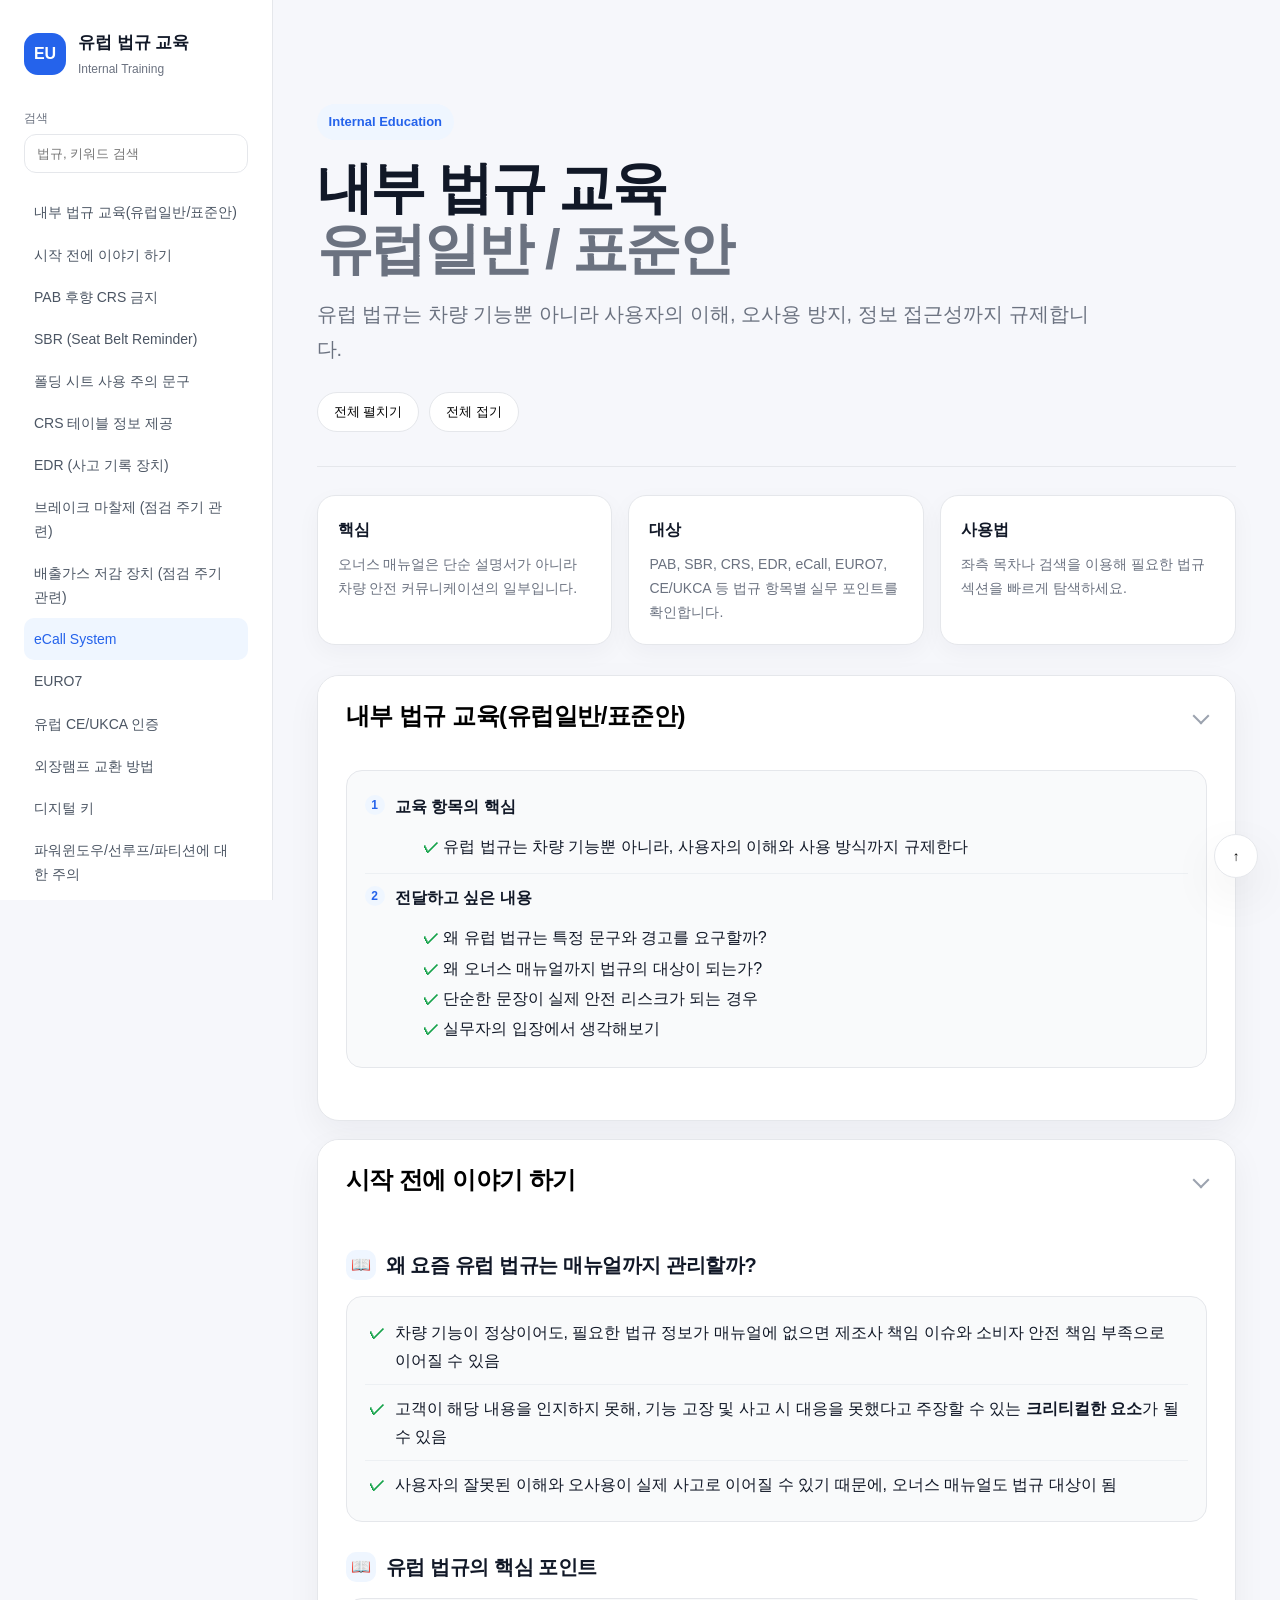
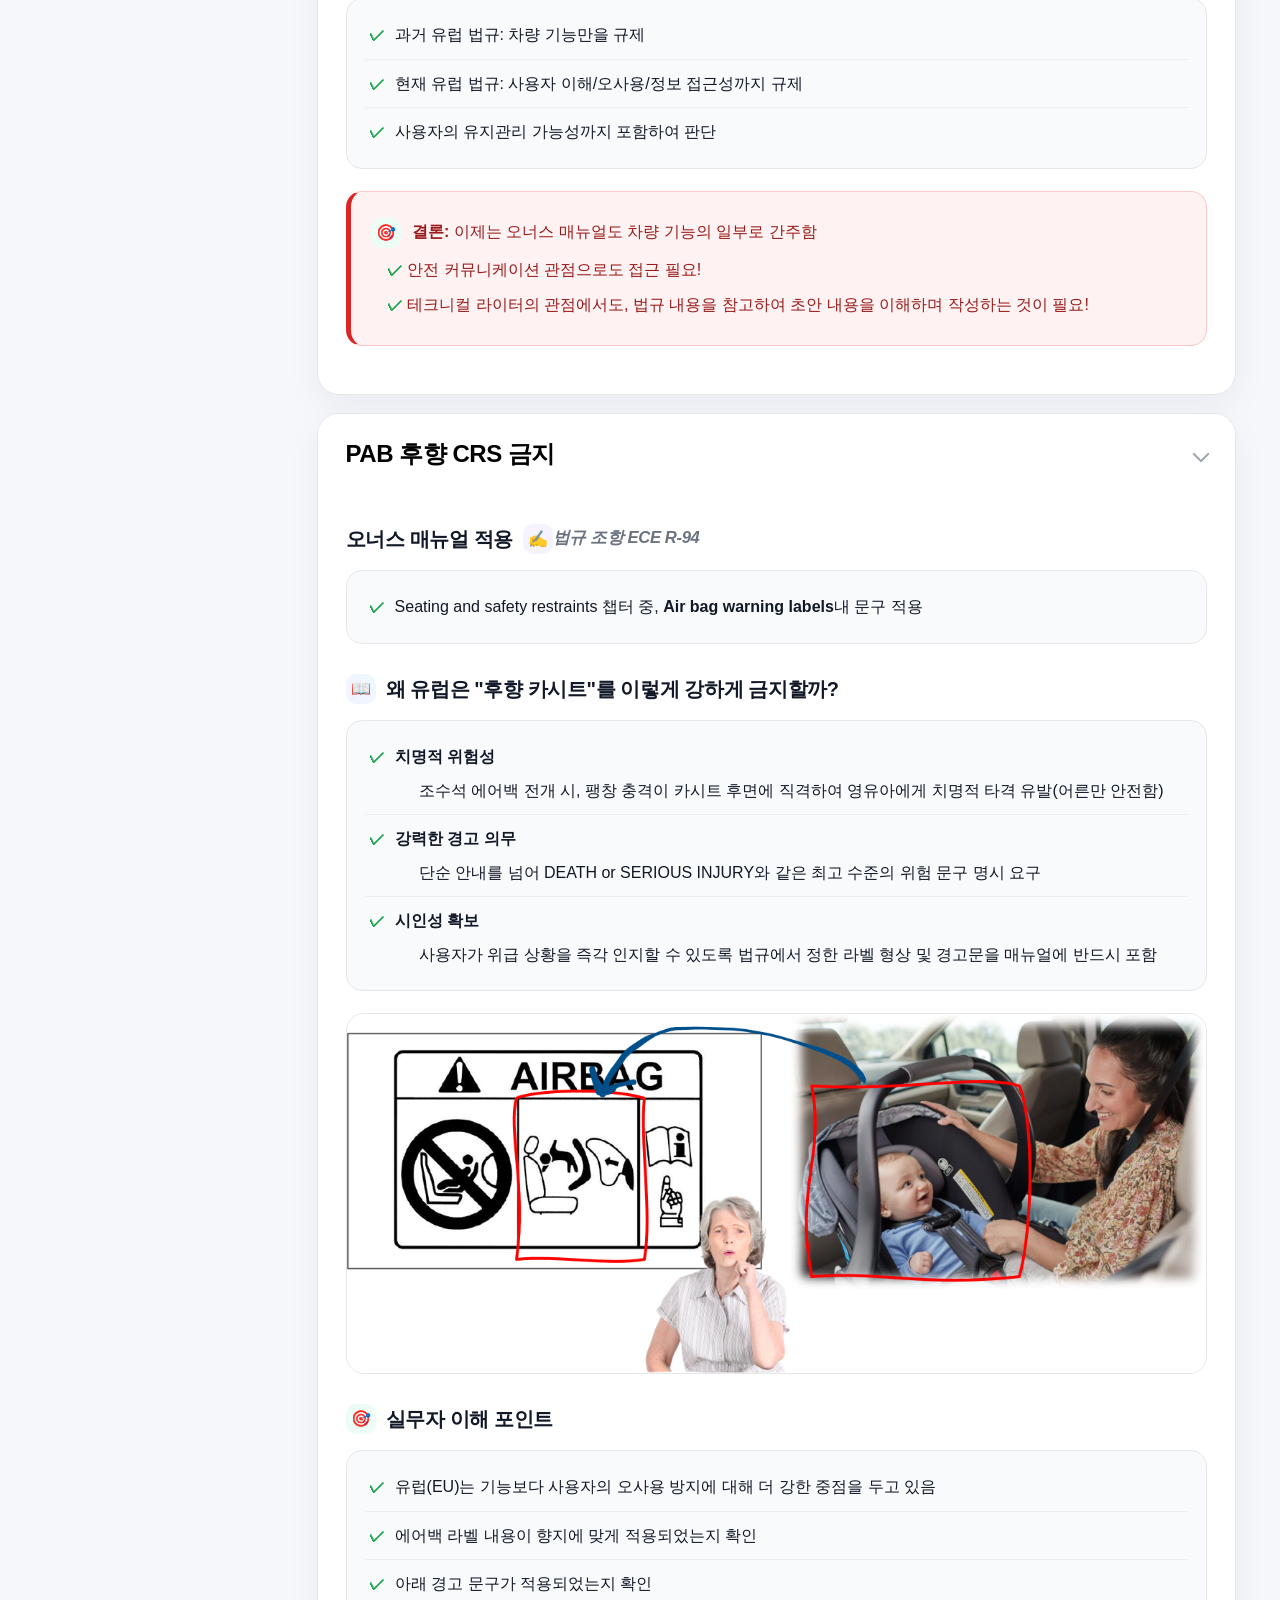
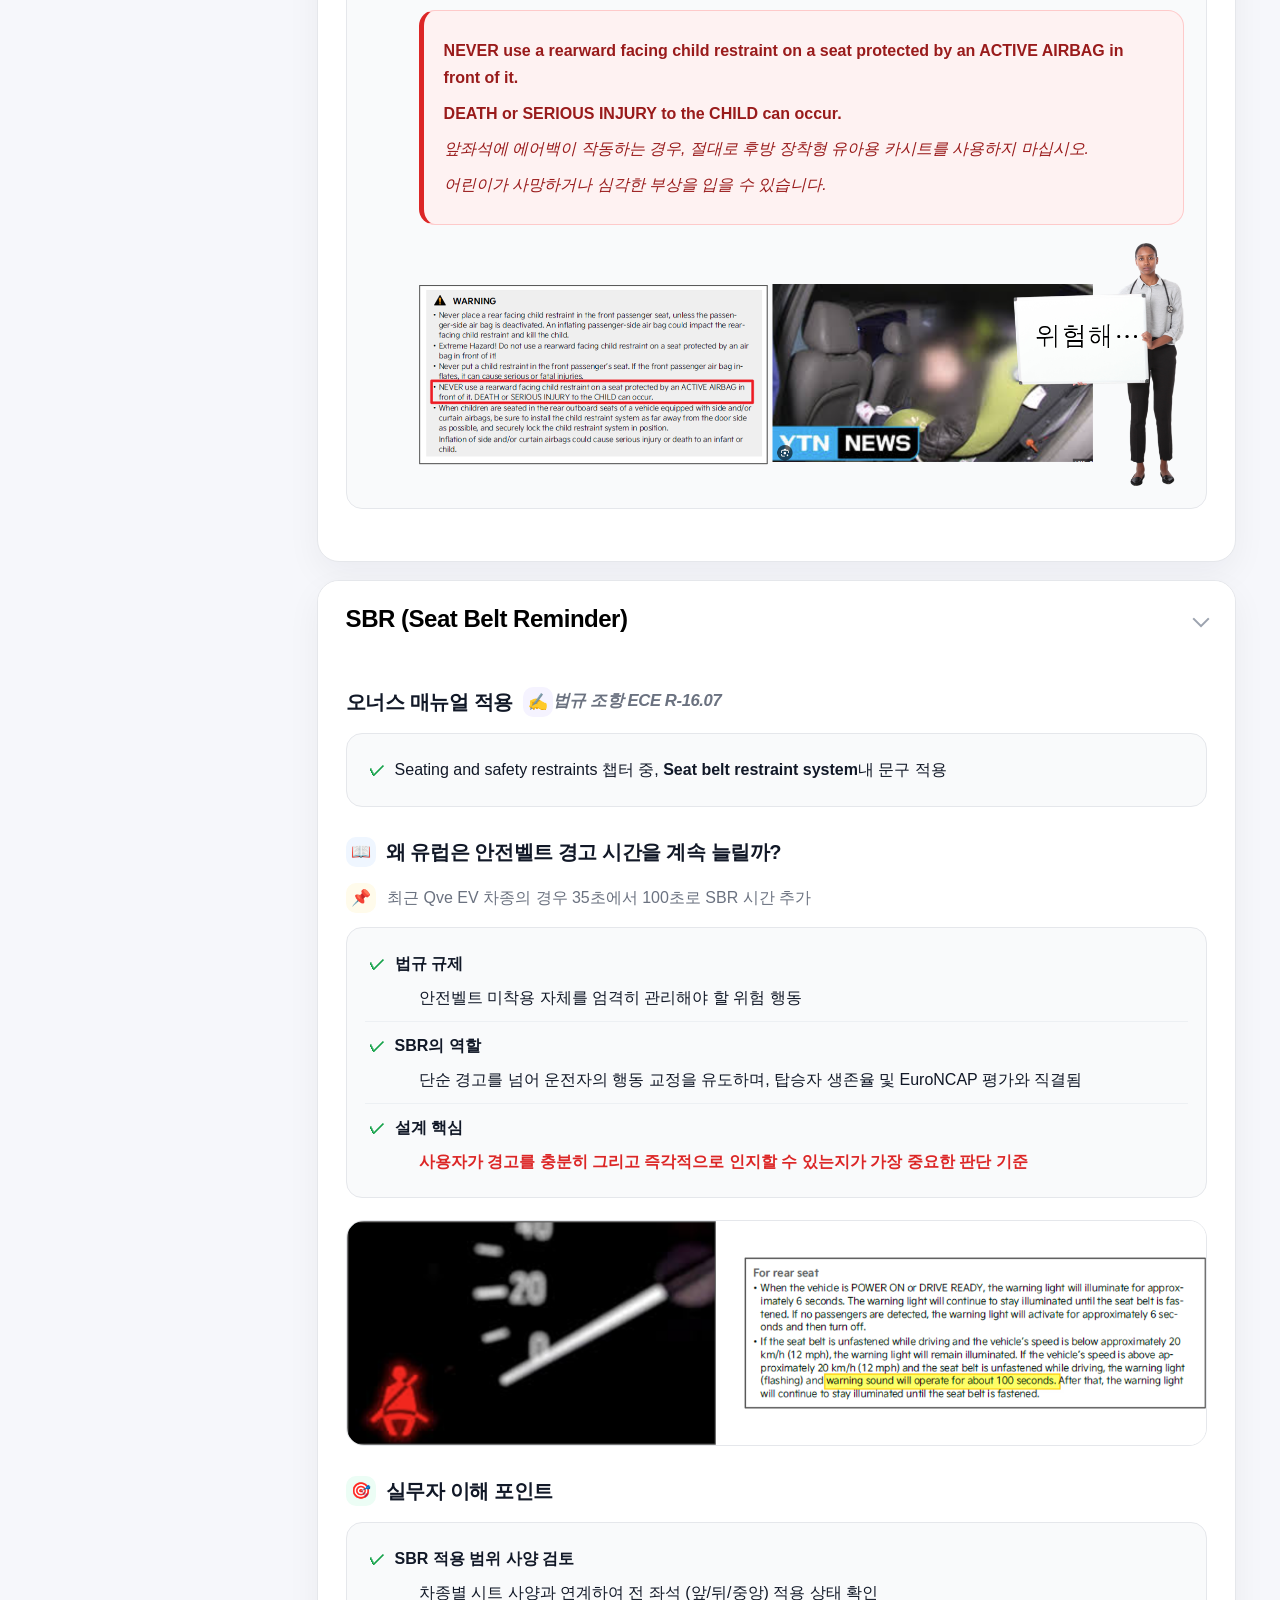
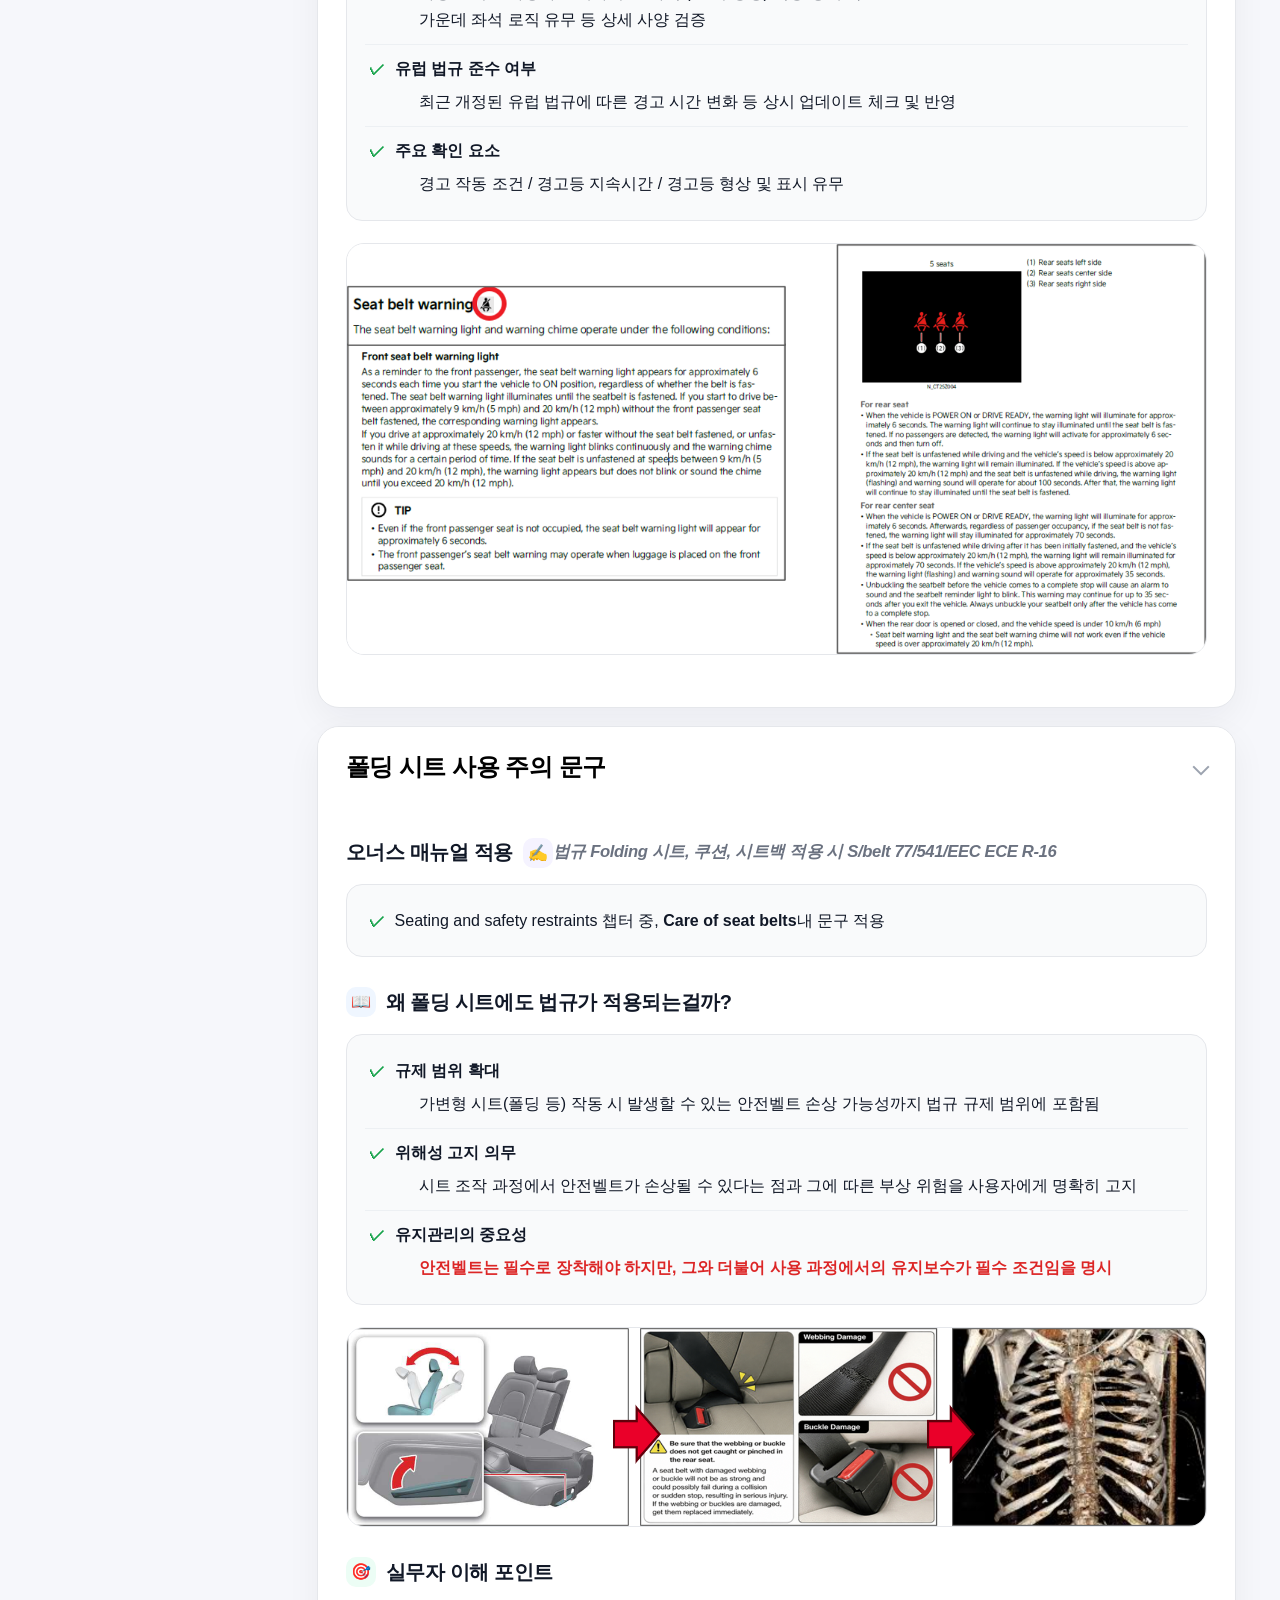
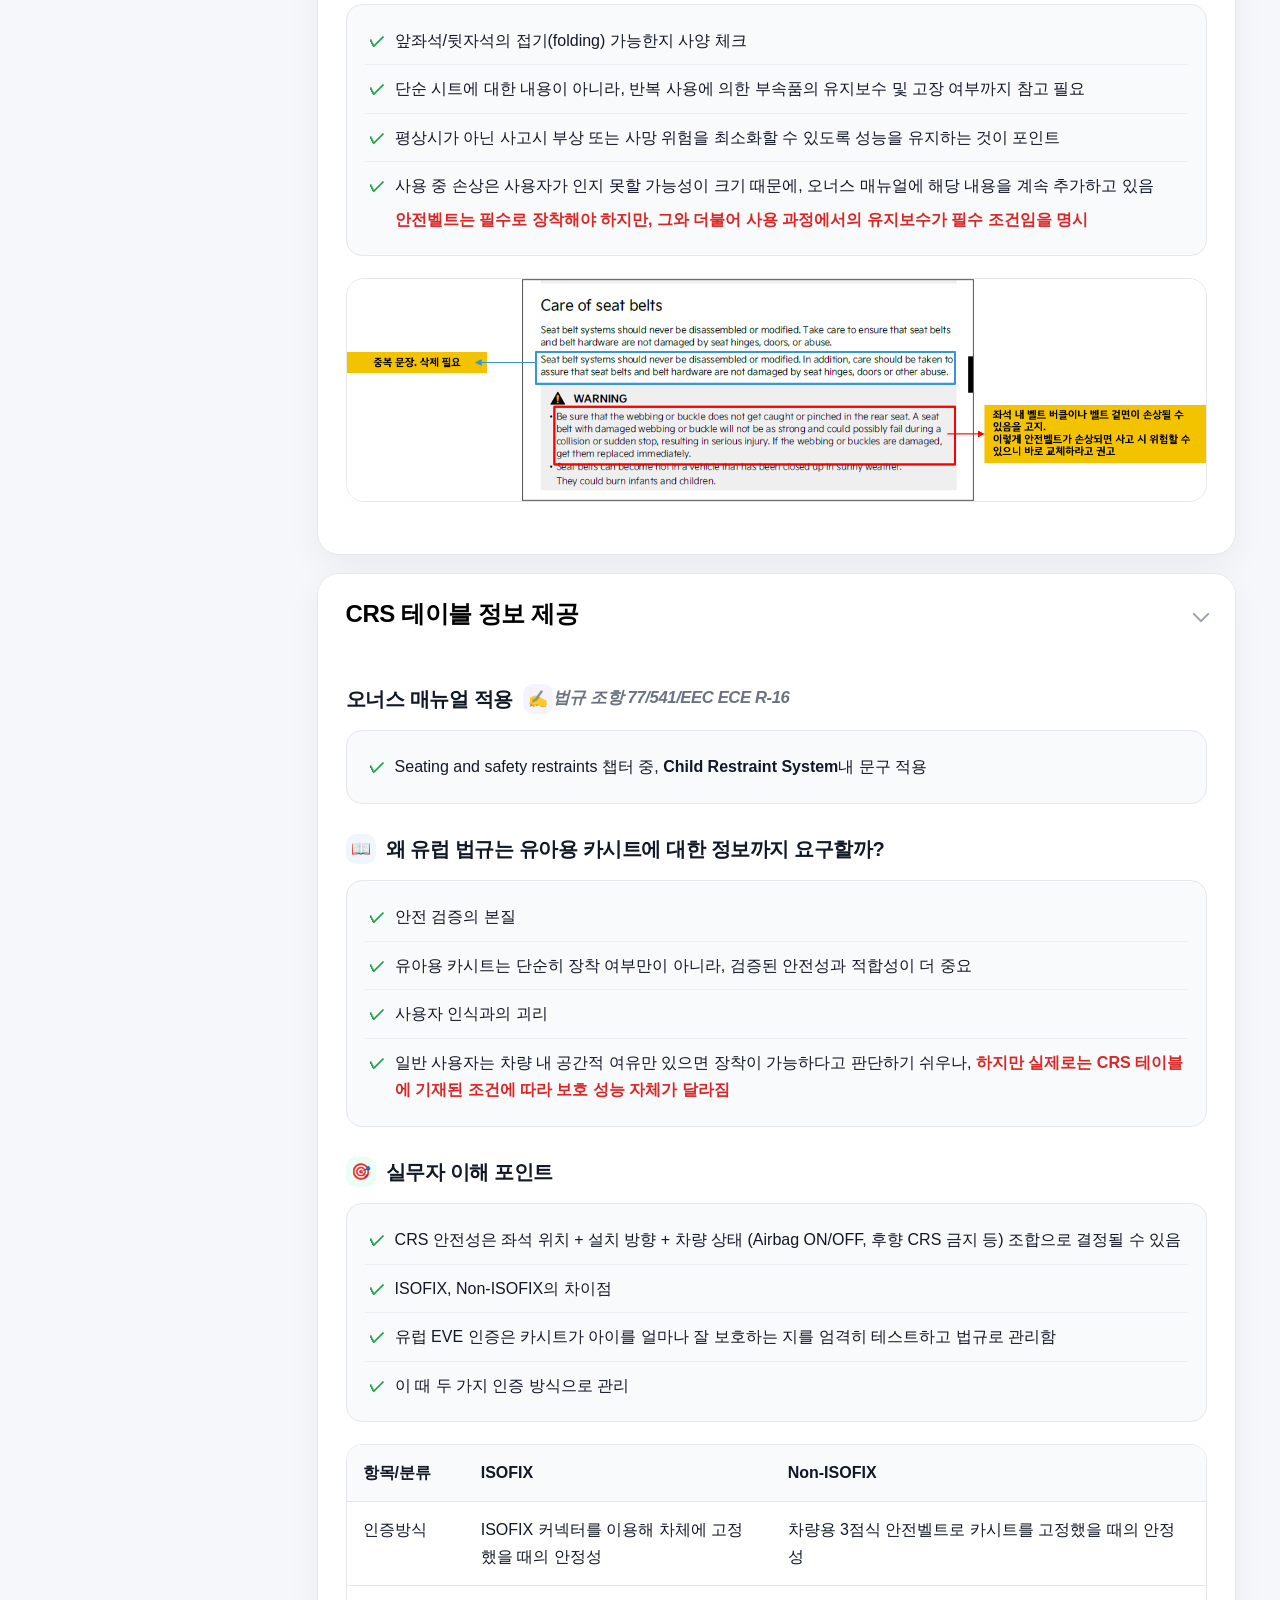
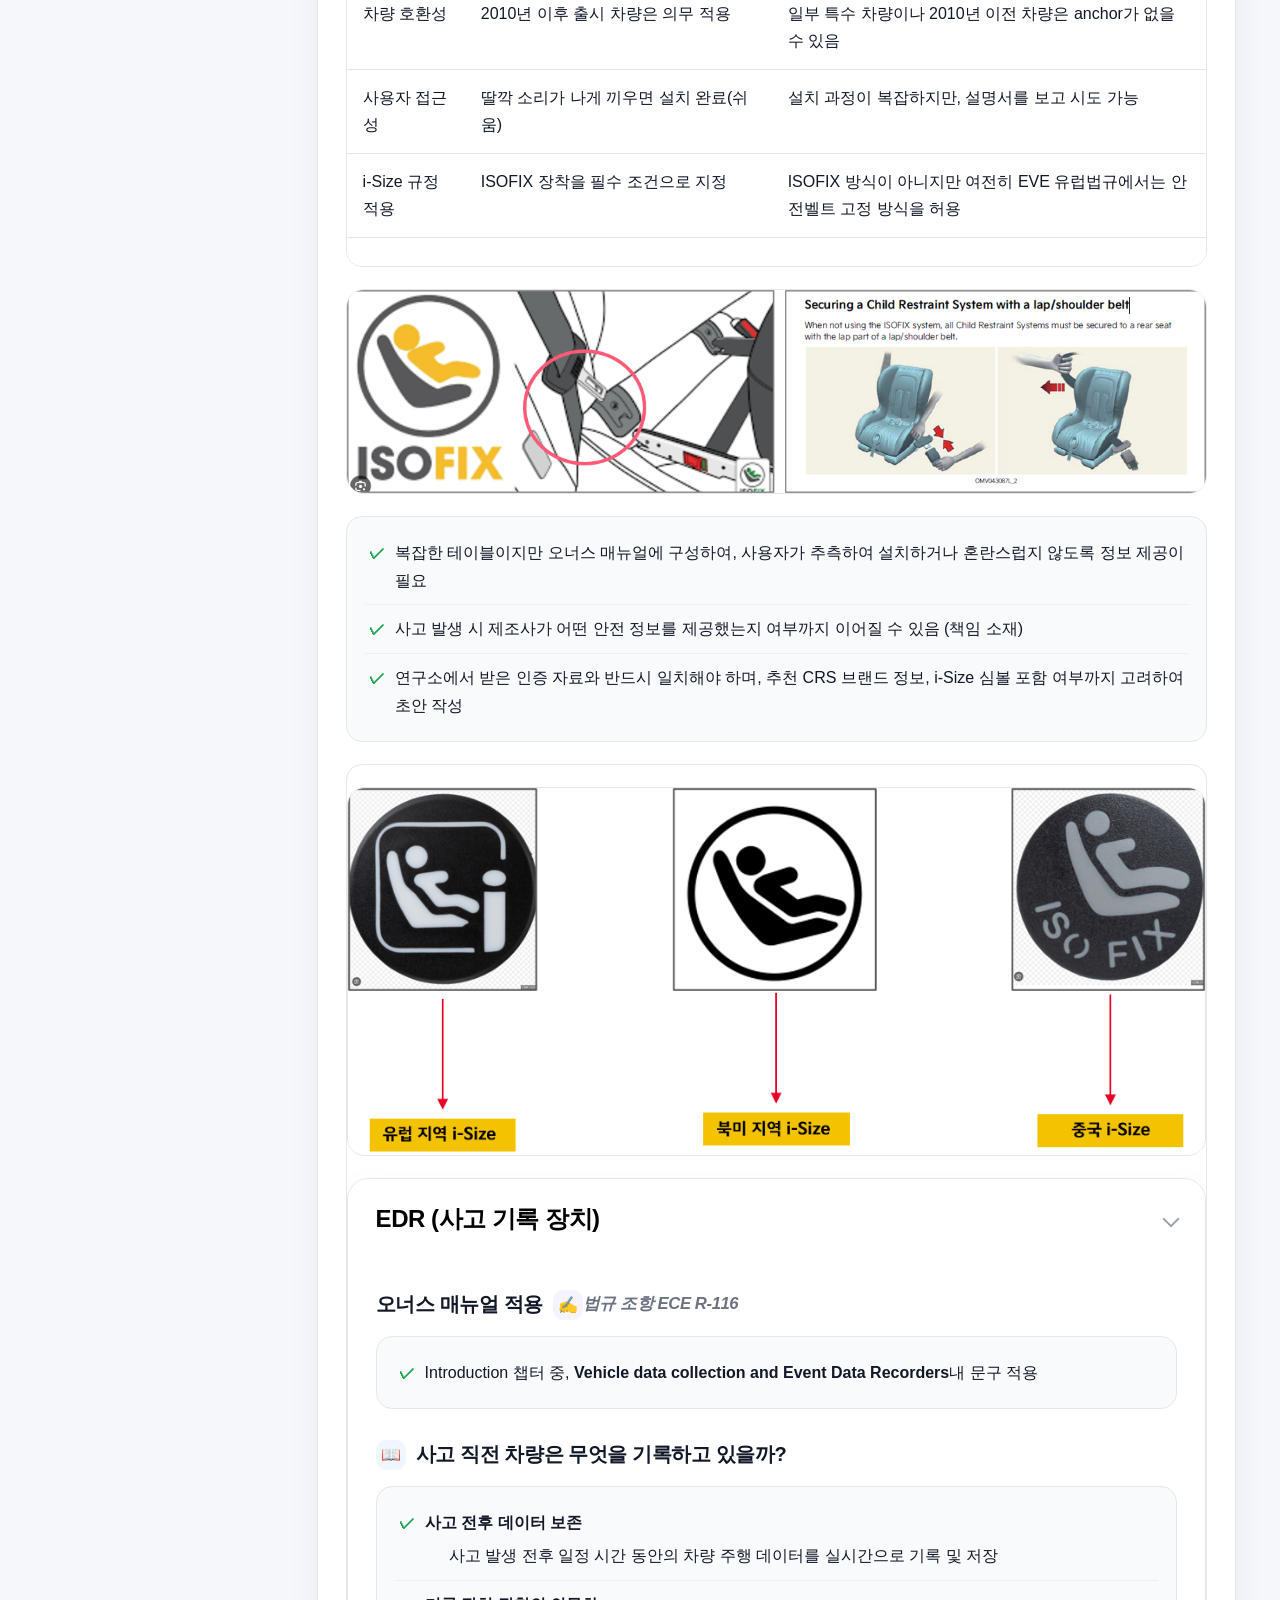
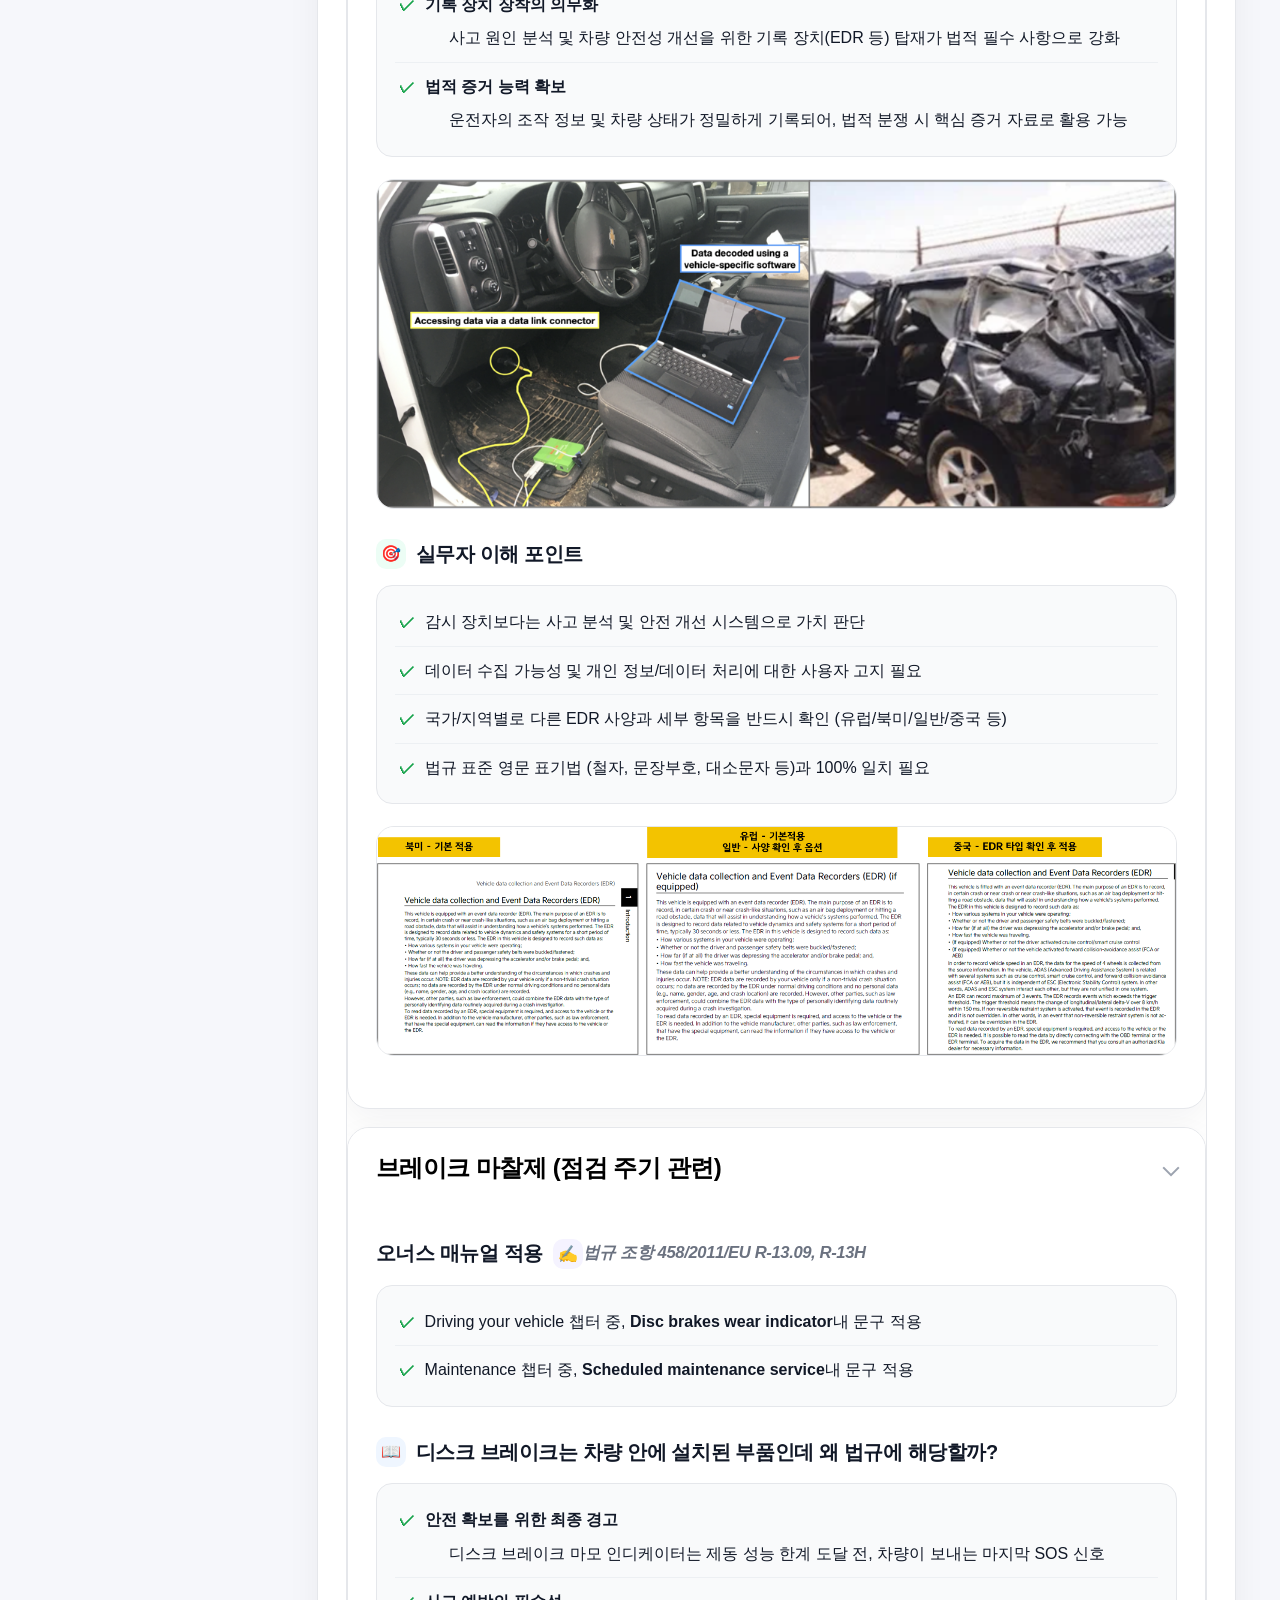
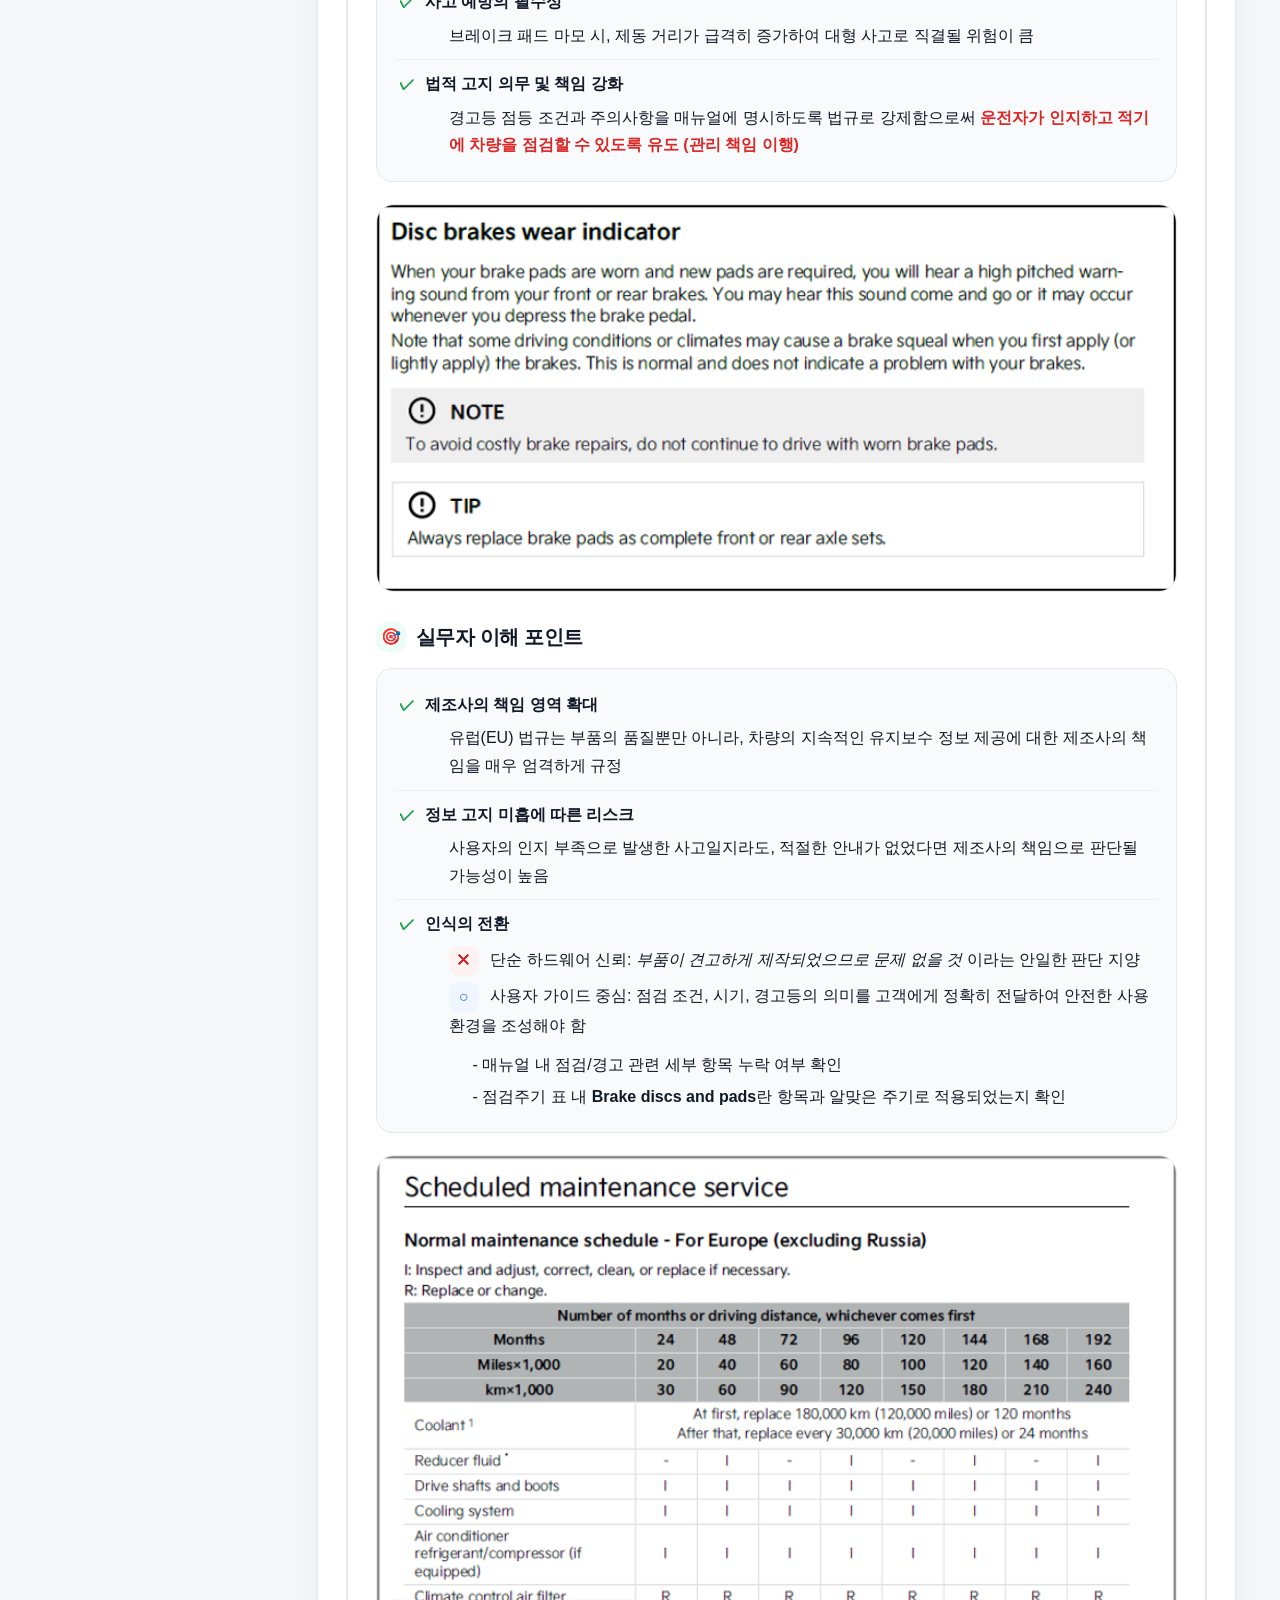
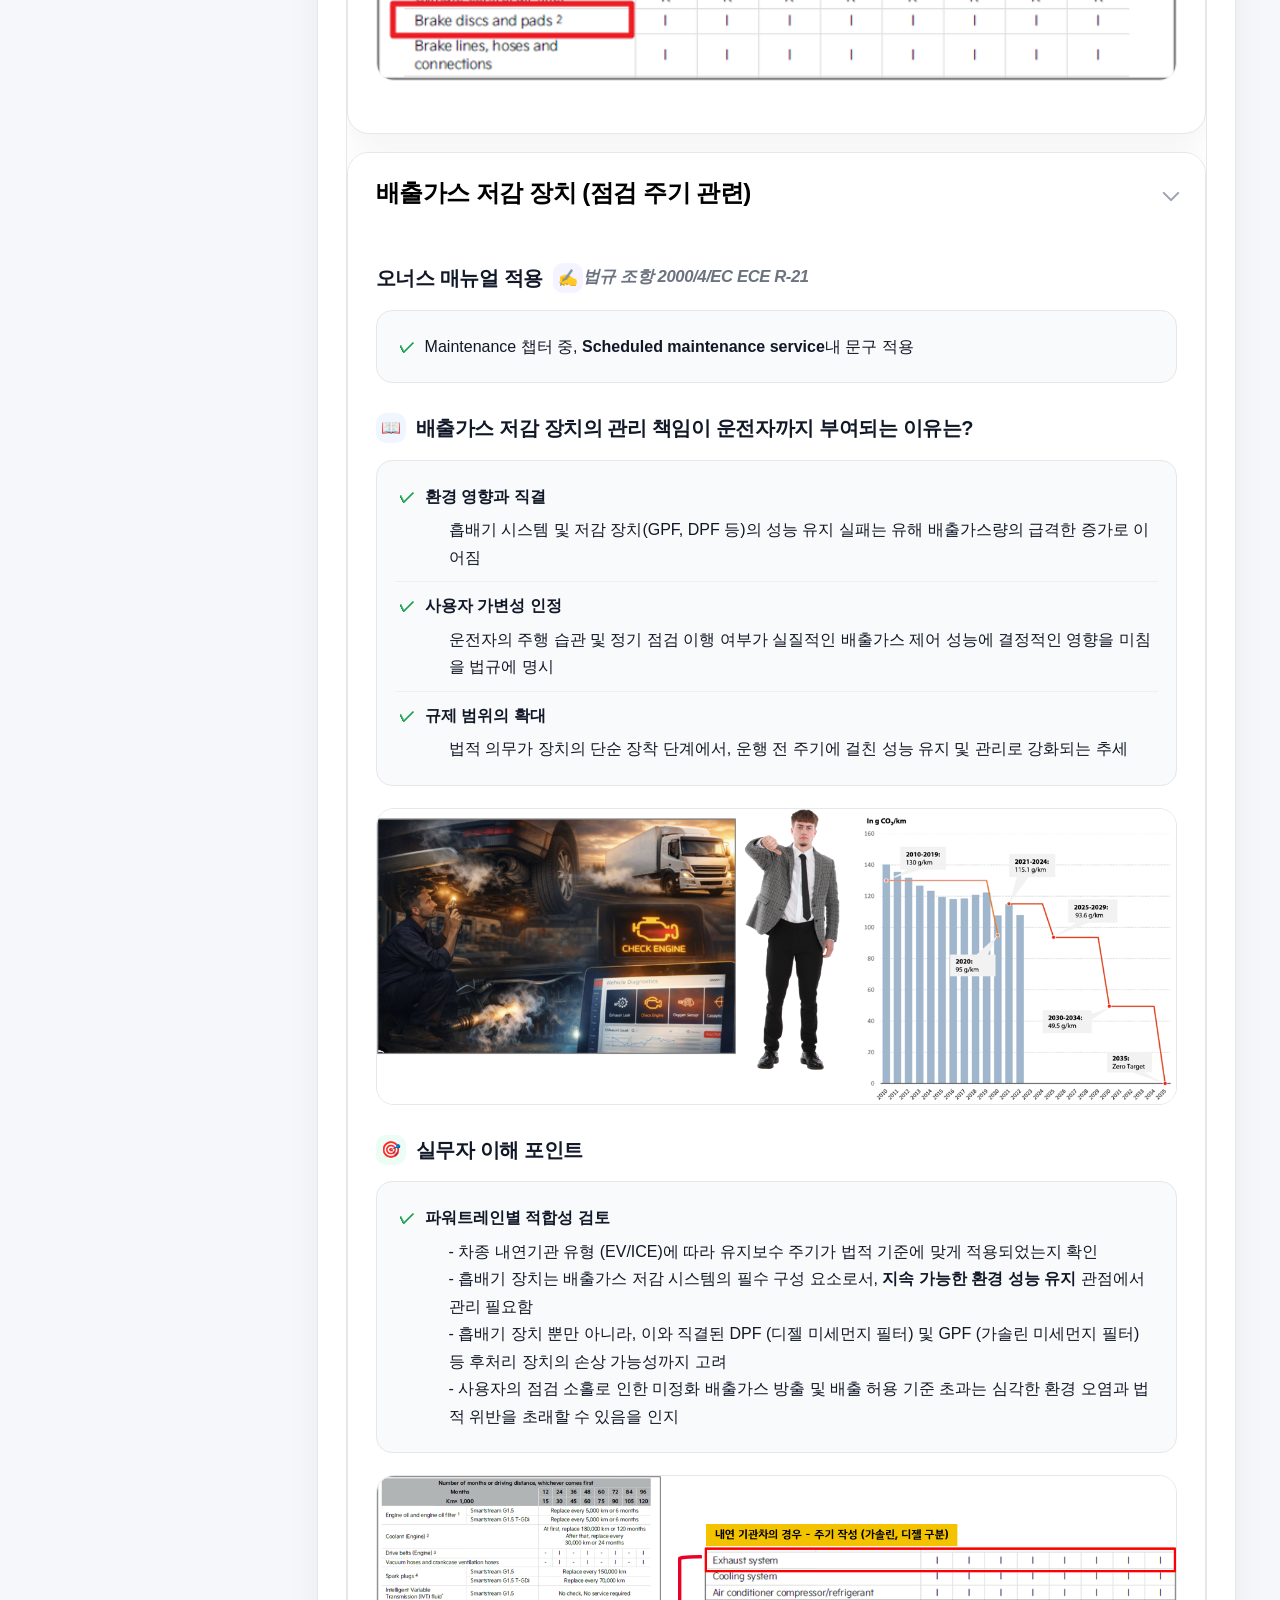
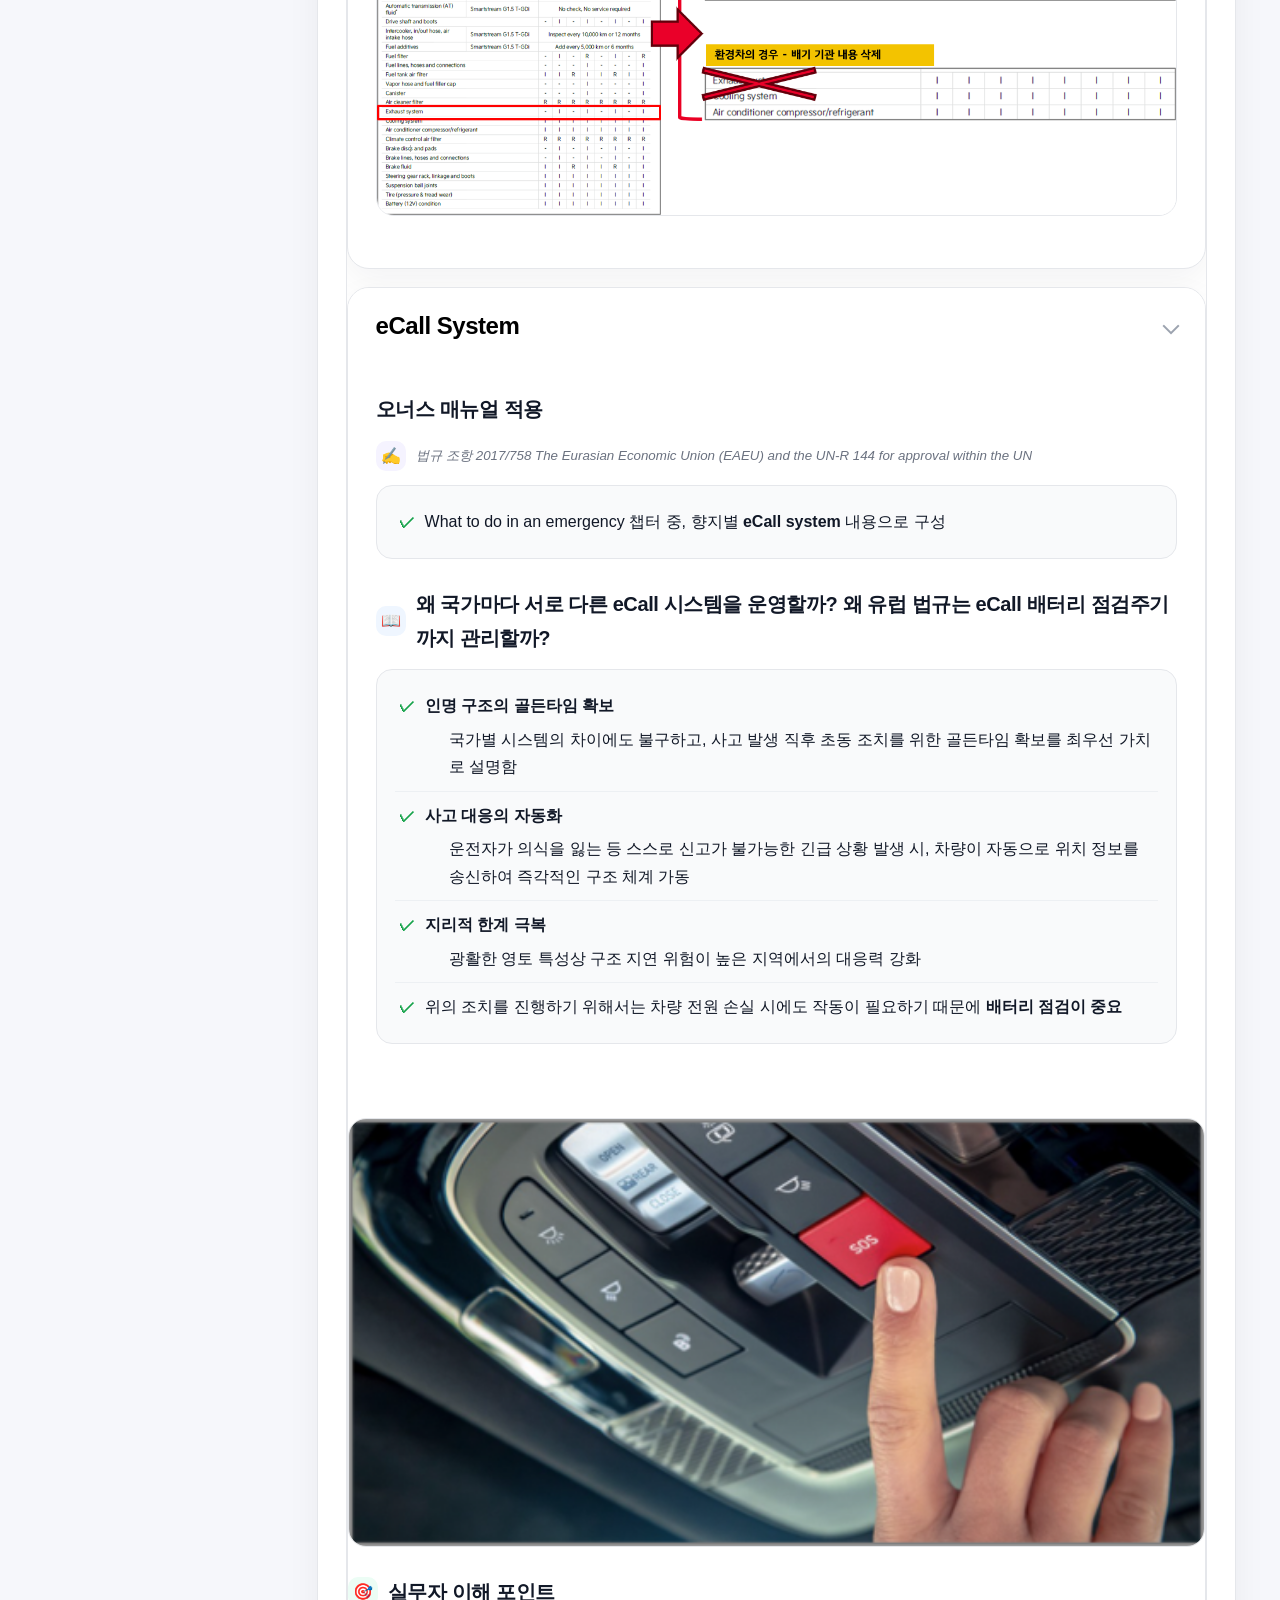
==== commit 85bca68a: "Update index.html" ====
--- a/EU-Legal/index.html
+++ b/EU-Legal/index.html
@@ -540,11 +540,11 @@
   </button>
   <div class="section-panel">
     <div class="section-content">
-<h3>오너스 매뉴얼 적용<br>
+<h3>오너스 매뉴얼 적용</h3>
 <small>
   <span class="md-icon icon-write" aria-hidden="true">✍️</span>
   <em>법규 조항 2017/758 The Eurasian Economic Union (EAEU) and the UN-R 144 for approval within the UN</em>
-</small></h3>
+</small>
 <ul class="check-list">
 <li>What to do in an emergency 챕터 중, 향지별 <strong>eCall system</strong> 내용으로 구성</li>
 </ul>
@@ -702,14 +702,35 @@
 </ul>
 <h3><span class="md-icon icon-book" aria-hidden="true">📖</span> 왜 EURO7은 엔진 규제를 넘어서고 있을까?</h3>
 <ul class="check-list">
-<li>규제 범위 확대</li>
-<li>기존의 배출가스 기준을 넘어 실제 주행 및 사용 환경 전반으로 규제 영역 확장</li>
-<li>사용자 유지 관리 의무 강화</li>
-<li>배출가스 저감 성능 유지를 위한 장기 관리 방안을 사용자에게 고지하고 준수 유도</li>
-<li>비배기 오염 물질 규제 도입</li>
-<li>전기차도 친환경적에 속하지만, 무거운 배터리 때문에 브레이크/타이어 소모(미세먼지)를 규제 대상에 포함</li>
-<li>전 생애 주기 책임 실현</li>
-<li><span class="text-danger"><strong>차량 구매</strong> 부터 폐기까지 환경 영향을 최소화하는 차량 생애 주기 책임제의 개념 도입</span></li>
+  <li>
+    <strong>규제 범위 확대</strong>
+    <div style="margin-left:24px; margin-top:6px;">
+      기존의 배출가스 기준을 넘어 실제 주행 및 사용 환경 전반으로 규제 영역 확장
+    </div>
+  </li>
+
+  <li>
+    <strong>사용자 유지 관리 의무 강화</strong>
+    <div style="margin-left:24px; margin-top:6px;">
+      배출가스 저감 성능 유지를 위한 장기 관리 방안을 사용자에게 고지하고 준수 유도
+    </div>
+  </li>
+
+  <li>
+    <strong>비배기 오염 물질 규제 도입</strong>
+    <div style="margin-left:24px; margin-top:6px;">
+      전기차도 친환경차에 속하지만, 무거운 배터리 때문에 브레이크/타이어 소모(미세먼지)를 규제 대상에 포함
+    </div>
+  </li>
+
+  <li>
+    <strong>전 생애 주기 책임 실현</strong>
+    <div style="margin-left:24px; margin-top:6px;">
+      <span class="text-danger">
+        <strong>차량 구매</strong>부터 폐기까지 환경 영향을 최소화하는 차량 생애 주기 책임제의 개념 도입
+      </span>
+    </div>
+  </li>
 </ul>
 <figure class="figure"><img src="images/image-30.png" alt="alt text" loading="lazy"></figure>
 <h3><span class="md-icon icon-target" aria-hidden="true">🎯</span> 실무자 이해 포인트</h3>
@@ -745,16 +766,24 @@
 <li>과거 자동차는 기계 장치로 분류됨(구동)</li>
 <li>현재 자동차는 <strong>Rolling Electronic Device</strong>로 진화함(복합적)</li>
 <li>기능이 완벽하게 작동하고 소프트웨어도 정상이지만, <span class="text-danger"><strong>인증문구(DoC)나 라벨이 포함되지 않으면 법규 불충족</strong></span></li>
-<li>ADAS, Digital Key, eCall, ROA, Smart Key, Bluetooth, Wi-Fi</li>
-</ul>
-<p>📍전부 무선 장치</p>
+<li>ADAS, Digital Key, eCall, ROA, Smart Key, Bluetooth, Wi-Fi
+  
+    <div style="margin-left:24px; margin-top:8px;">
+      📍 전부 무선 장치
+    </div>
+  </li>
+</ul>
 <figure class="figure"><img src="images/image-33.png" alt="alt text" loading="lazy"></figure>
 <h3><span class="md-icon icon-target" aria-hidden="true">🎯</span> 실무자 이해 포인트</h3>
 <ul class="check-list">
 <li>제품에 대한 인증 뿐만 아니라 오너스 매뉴얼에 해당 인증 정보 누락 시, 인증이 완료되지 않았음으로 판단할 수 있음</li>
-</ul>
-<p>📍<span class="text-danger">인증 부족으로 판단 시, 자동차 수출 통관 차단 및 리콜 사태나 고객 고소까지 이어질 수 있음</span></p>
-<ul class="check-list">
+
+    <div style="margin-left:24px; margin-top:8px;">
+      📍 <span class="text-danger">
+        인증 부족으로 판단 시, 자동차 수출 통관 차단 및 리콜 사태나 고객 고소까지 이어질 수 있음
+      </span>
+    </div>
+  </li>
 <li>무선 통신/소프트웨어/보안/OTA 등 무선 기기를 이용한 인증 및 기능 내용들까지도 법규 대상에 포함됨</li>
 <li>판매 국가가 유럽 국가들에 포함되는가? (<strong>CE 인증 내용 무조건 포함!</strong>)</li>
 <li>판매 국가에 영국(UK)이 포함되어 있는가? (<strong>UKCA 인증 내용 무조건 포함!</strong>)</li>
@@ -762,12 +791,29 @@
 <figure class="figure"><img src="images/image-34.png" alt="alt text" loading="lazy"></figure>
 <h3><span class="md-icon icon-target" aria-hidden="true">🎯</span> 참고</h3>
 <ul class="check-list">
-<li>CE 인증이란?</li>
-<li>유럽 시장에서 판매 가능한 제품이라는 의미의 인증 적합성 표시</li>
-<li>하지만 더 큰 의미로는, 이 인증 마크가 표시된 제품은 안전/전자파/무선 등 관련 EU 법규를 만족한다는 뜻</li>
-<li>UKCA 인증이란?</li>
-<li>영국 시장에서 판매 가능한 제품이라는 인증 적합성 표시</li>
-<li>원래 영국은 EU 소속이었기 때문에 CE 인증마크만 사용했으나, 브렉시트(Brexit) 이후 EU에서 탈퇴하면서 영국용 별도 인증 마크로 분리됨</li>
+  <li>
+    <strong>CE 인증이란?</strong>
+
+    <div style="margin-left:24px; margin-top:6px;">
+      • 유럽 시장에서 판매 가능한 제품이라는 의미의 인증 적합성 표시
+    </div>
+
+    <div style="margin-left:24px; margin-top:4px;">
+      • 하지만 더 큰 의미로는, 이 인증 마크가 표시된 제품은 안전/전자파/무선 등 관련 EU 법규를 만족한다는 뜻
+    </div>
+  </li>
+
+  <li>
+    <strong>UKCA 인증이란?</strong>
+
+    <div style="margin-left:24px; margin-top:6px;">
+      • 영국 시장에서 판매 가능한 제품이라는 인증 적합성 표시
+    </div>
+
+    <div style="margin-left:24px; margin-top:4px;">
+      • 원래 영국은 EU 소속이었기 때문에 CE 인증마크만 사용했으나, 브렉시트(Brexit) 이후 EU에서 탈퇴하면서 영국용 별도 인증 마크로 분리됨
+    </div>
+  </li>
 </ul>
 <figure class="figure"><img src="images/image-35.png" alt="alt text" loading="lazy"></figure>
     </div>
@@ -790,9 +836,18 @@
 <li>과거 할로겐 램프나 백열등 같은 전구(bulb)는 사람이 직접 교체 가능했음</li>
 <li>현재는 LED/Integrated LED module로 변경되고 있고, LED 램프의 특성상 소비자가 직접 교체하기 어려움</li>
 <li>따라서 이 법규는 아직도 아래와 같은 내용을 요구함</li>
-<li>접근 가능성</li>
-<li>사용자 교체 가능 여부에 따른 제조사 서비스센터 방문 권유</li>
-<li>개인적인 장비 사용 제한</li>
+<div style="margin-left:24px; margin-top:6px;">
+      • 접근 가능성
+    </div>
+
+    <div style="margin-left:24px; margin-top:4px;">
+      • 사용자 교체 가능 여부에 따른 제조사 서비스센터 방문 권유
+    </div>
+
+    <div style="margin-left:24px; margin-top:4px;">
+      • 개인적인 장비 사용 제한
+    </div>
+  </li>
 </ul>
 <h3><span class="md-icon icon-target" aria-hidden="true">🎯</span> 실무자 이해 포인트</h3>
 <ul class="check-list">
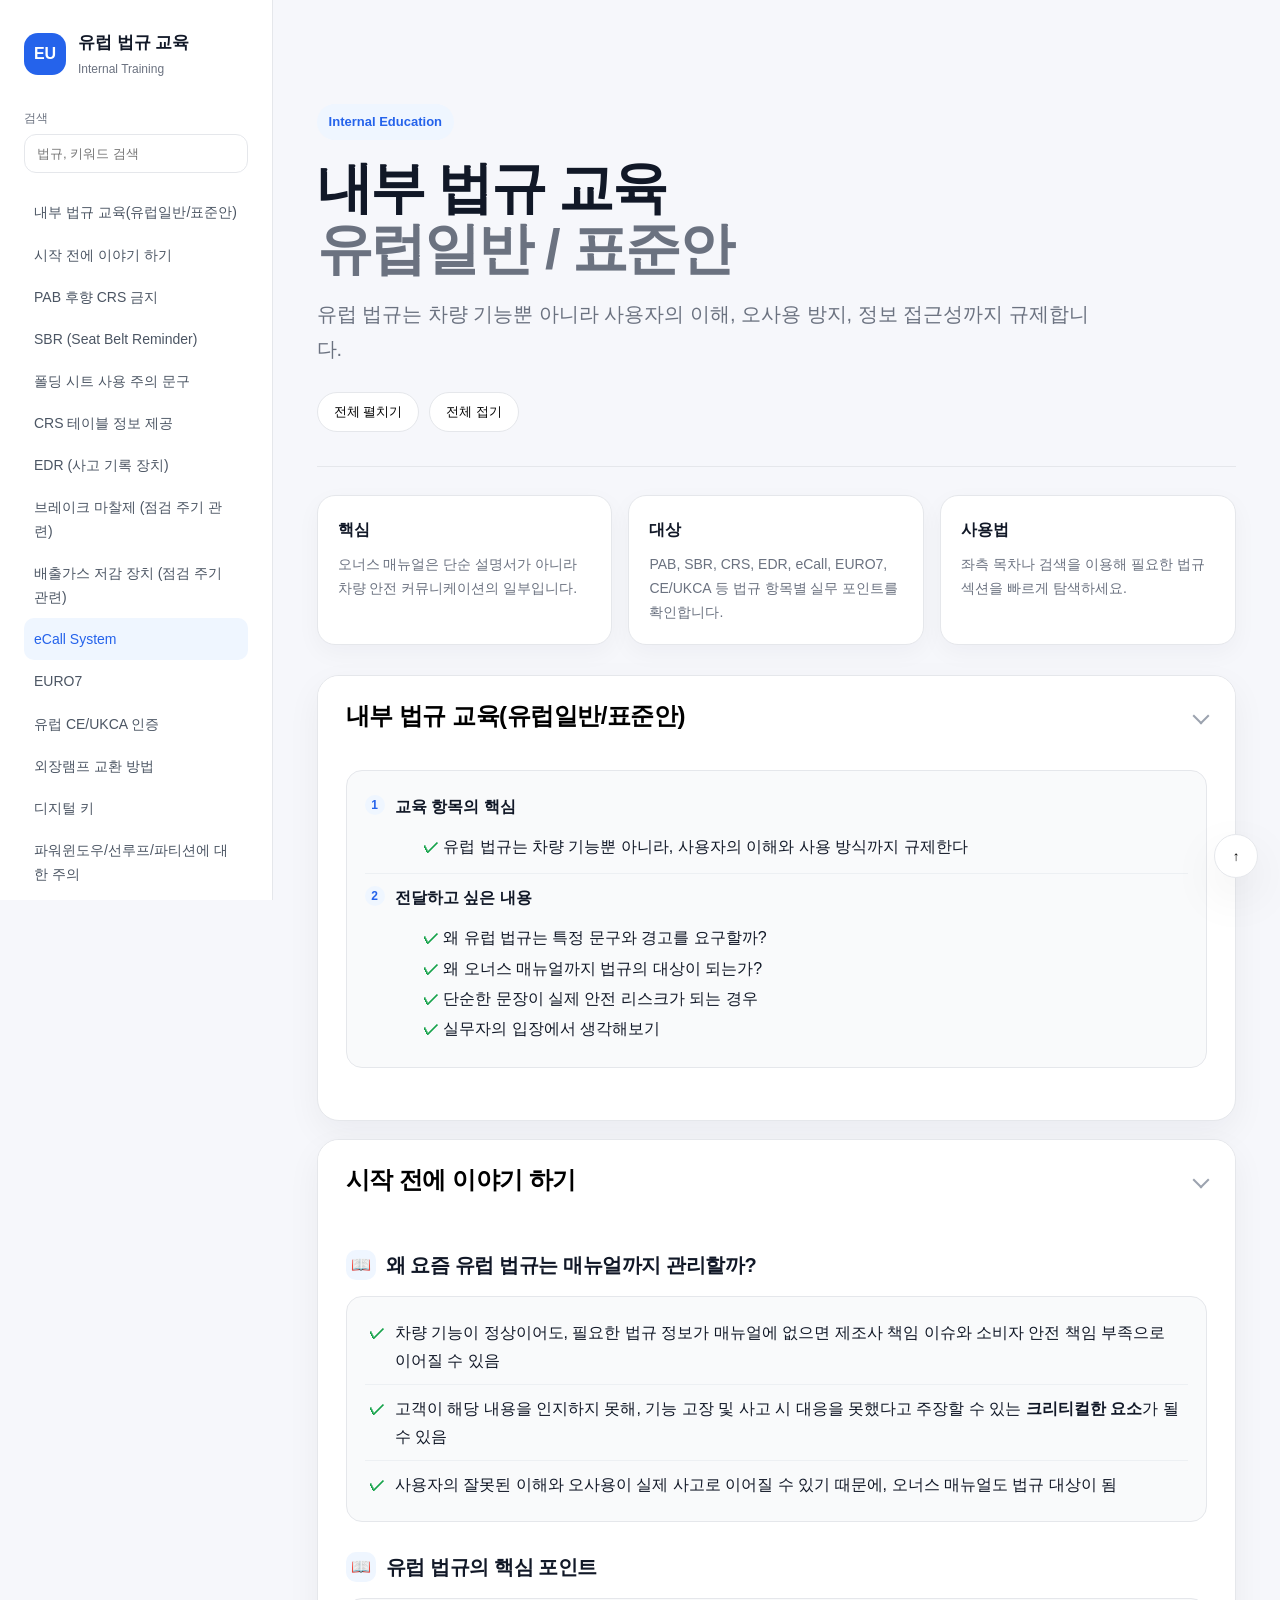
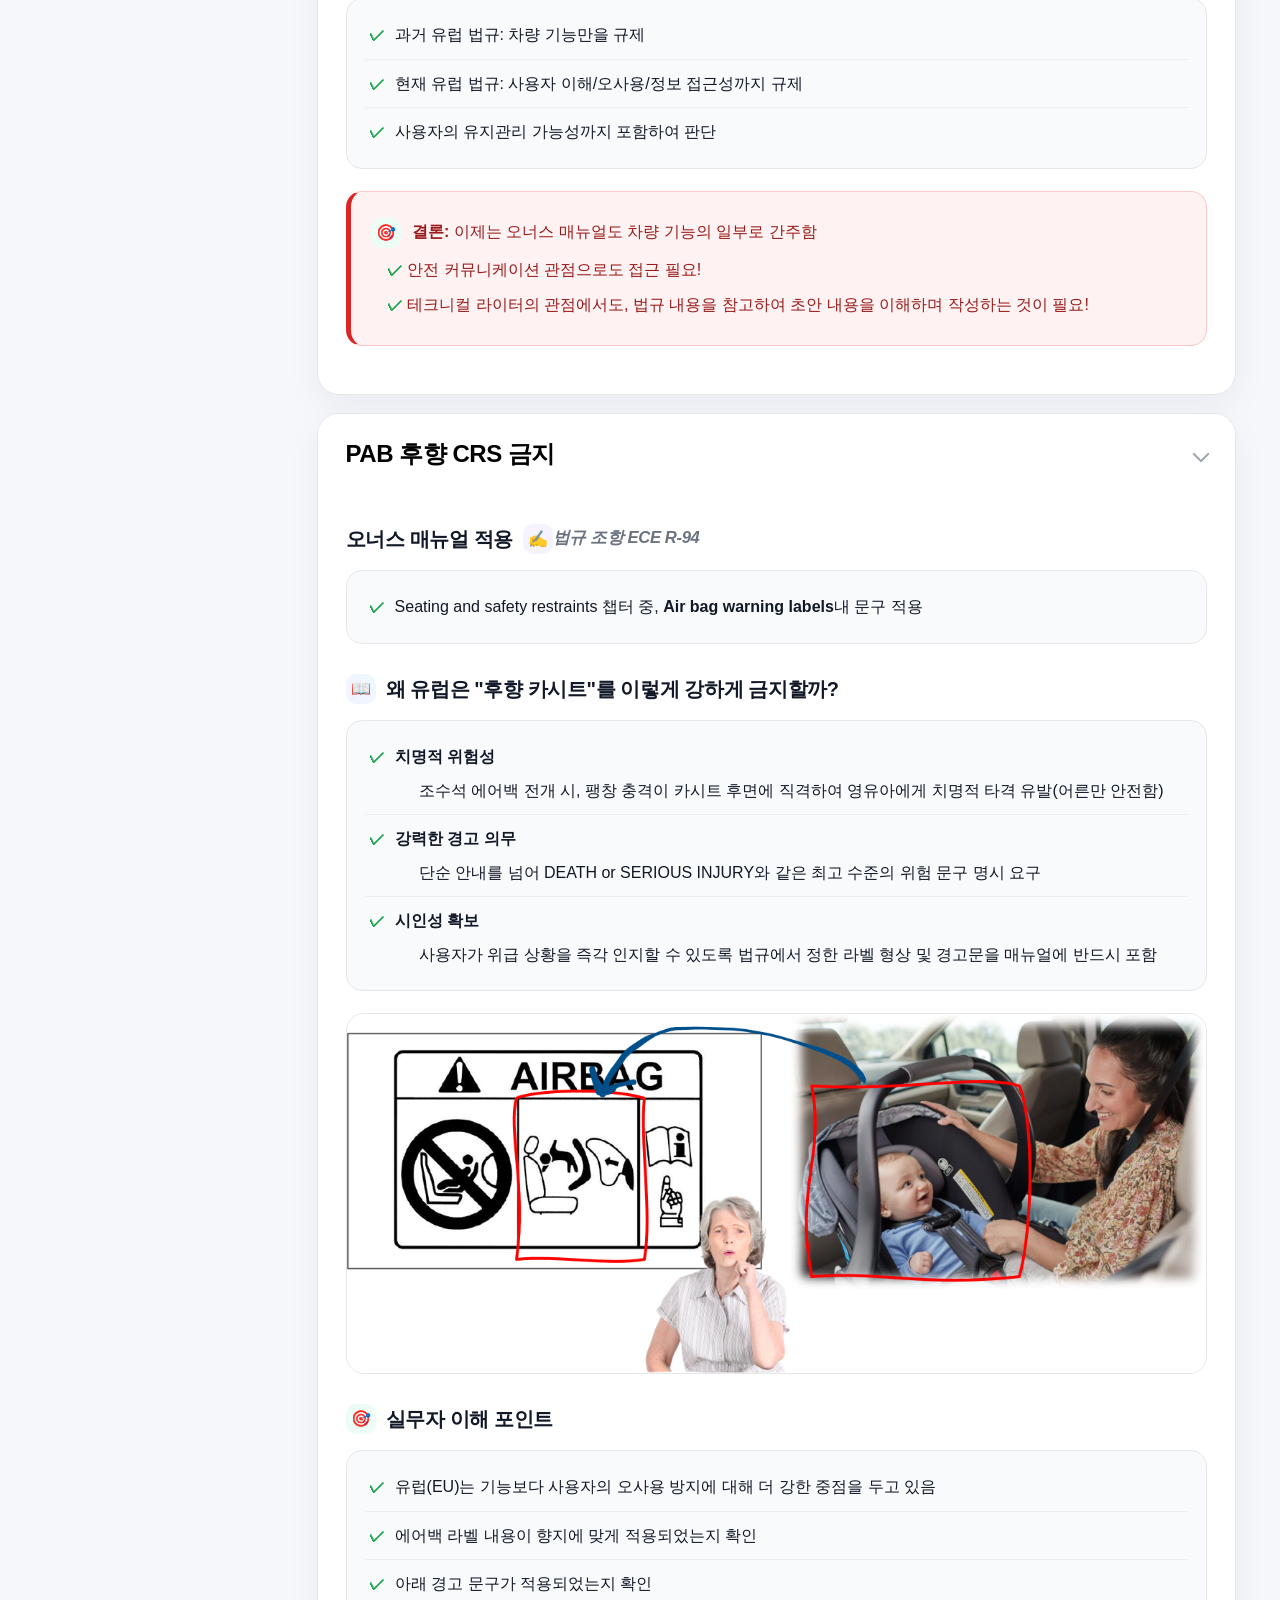
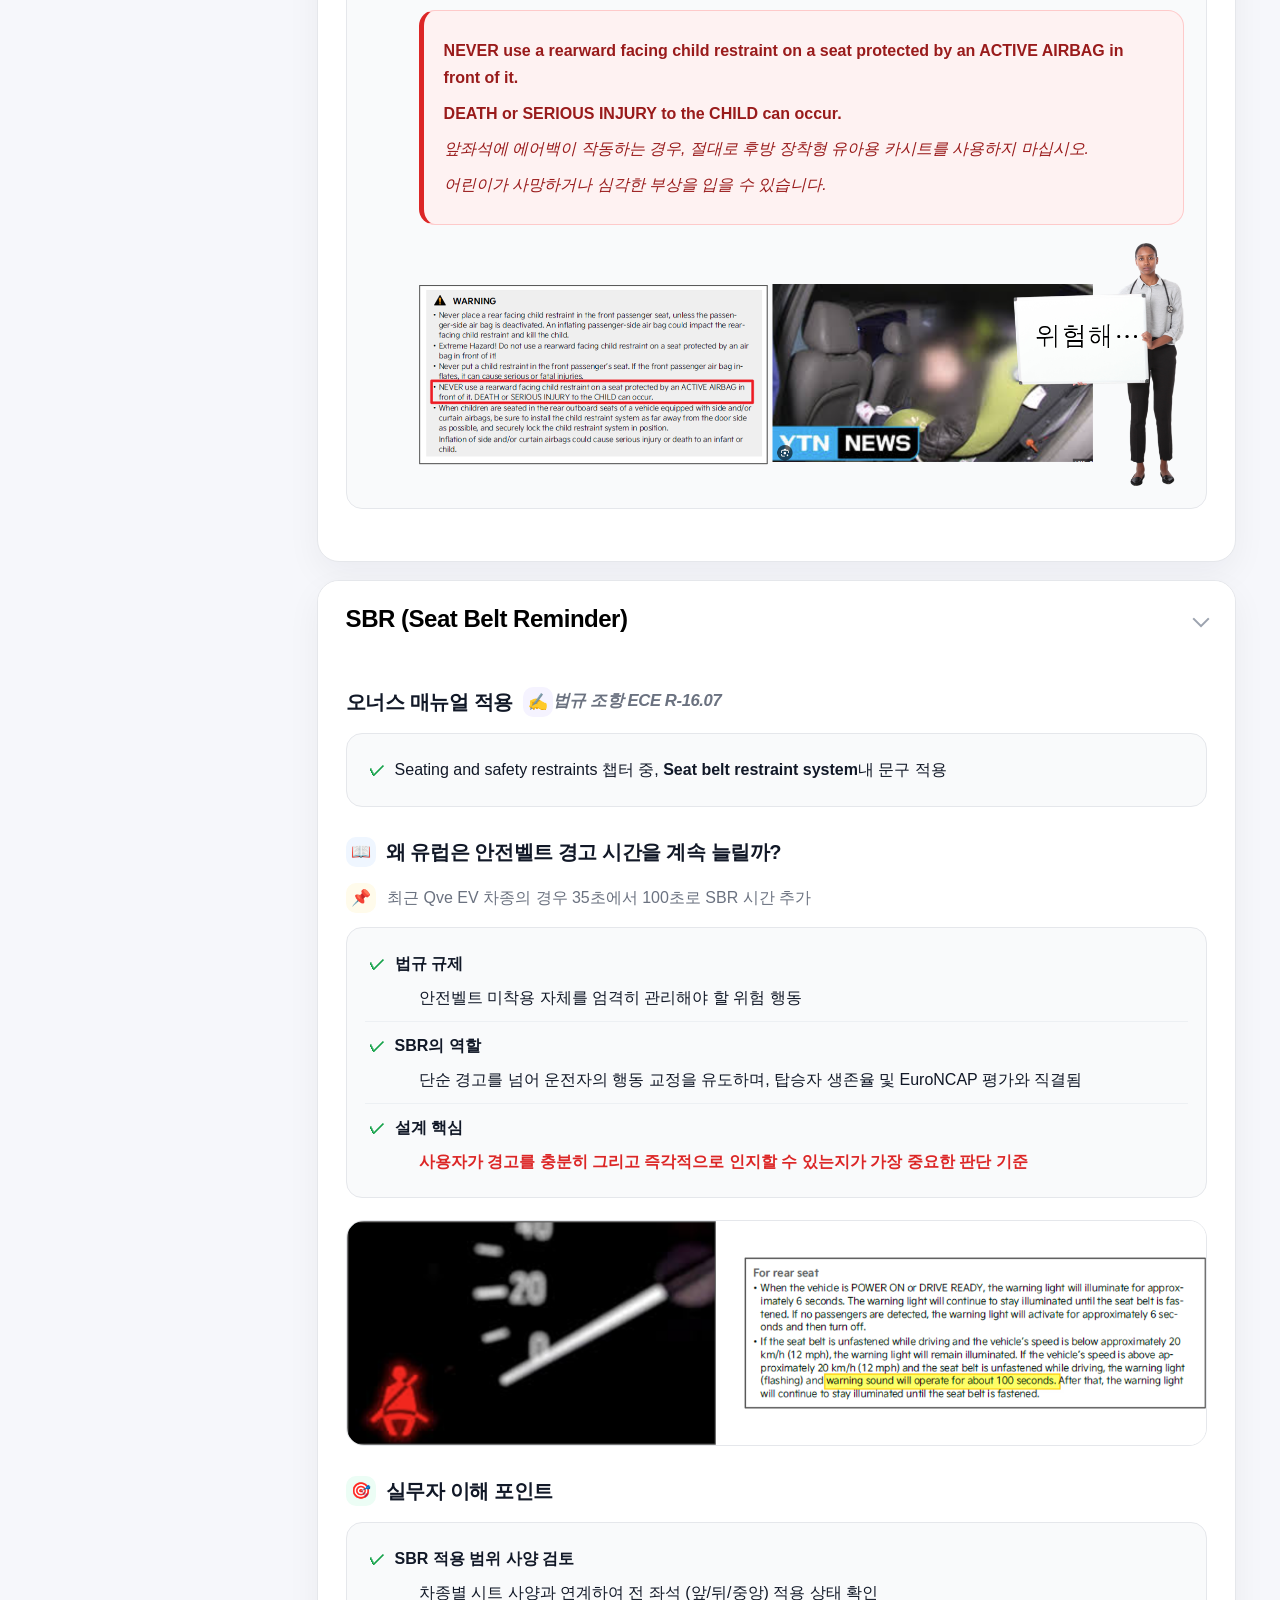
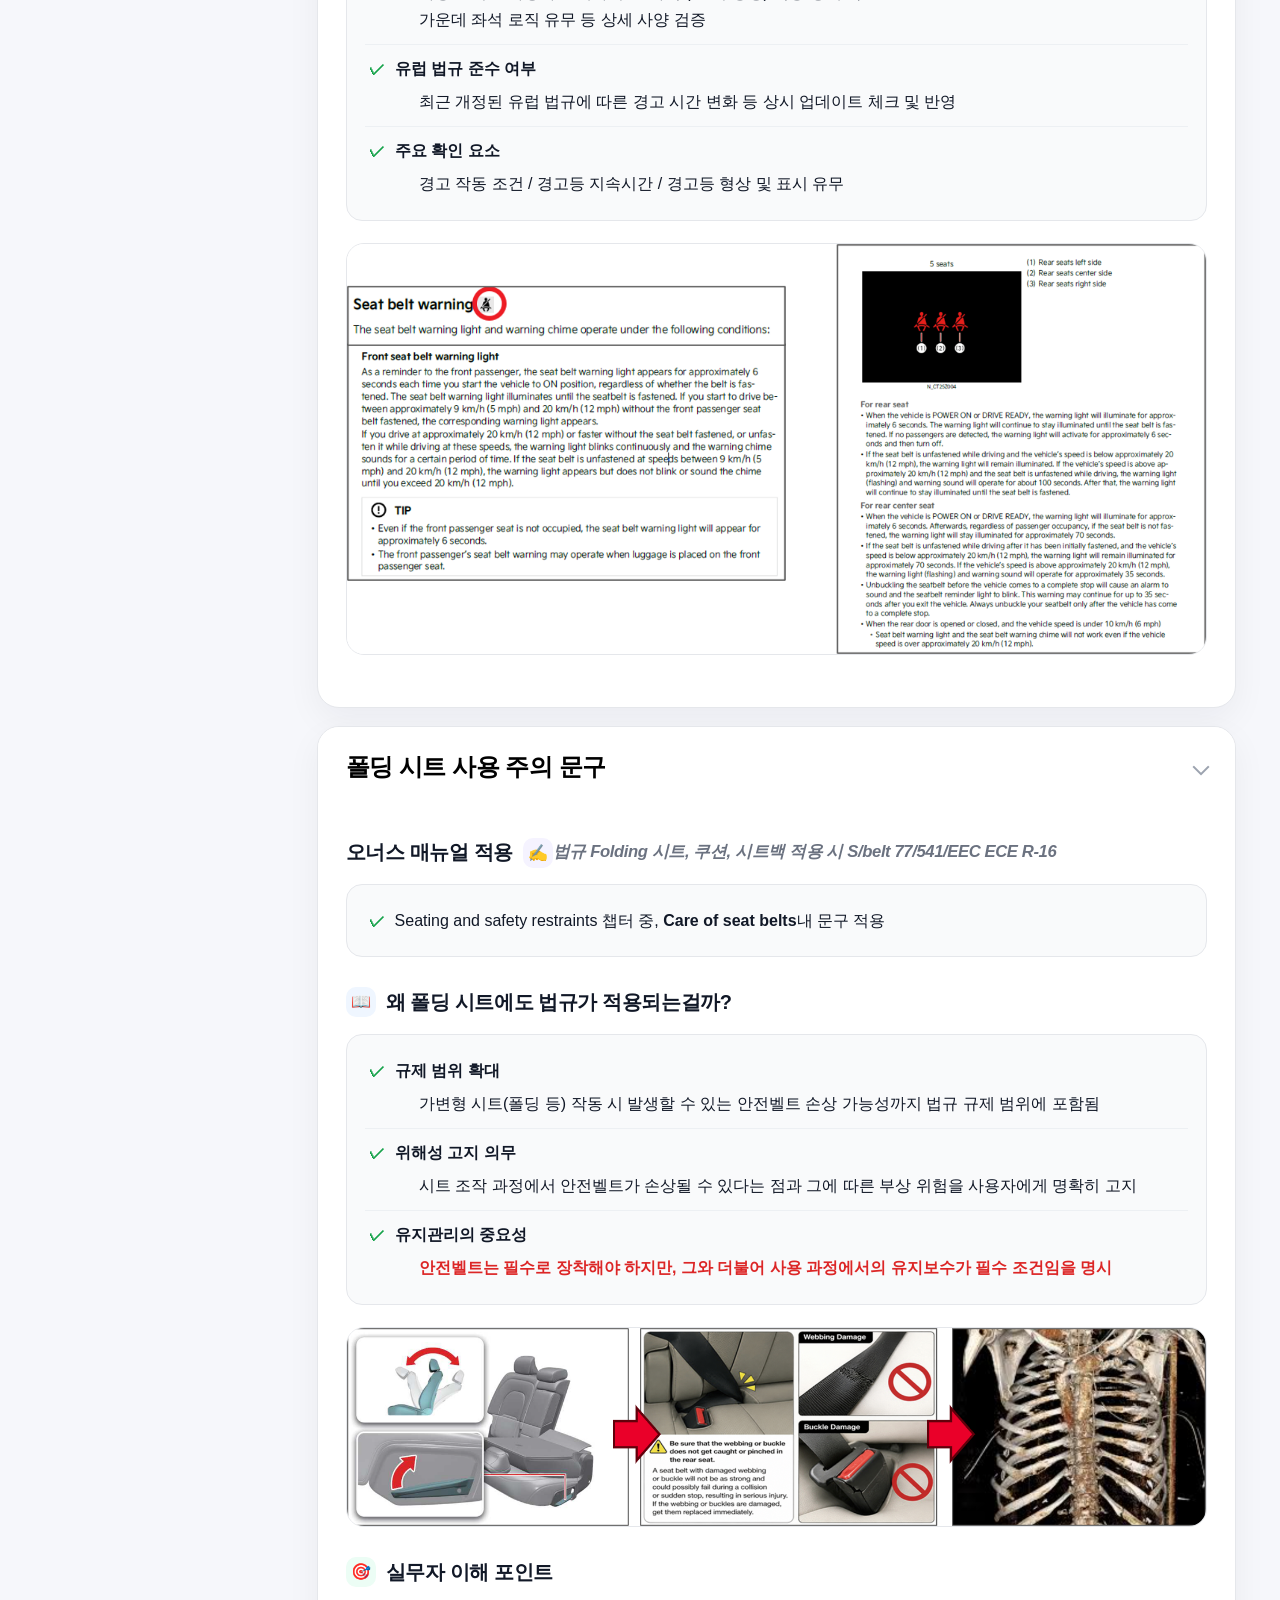
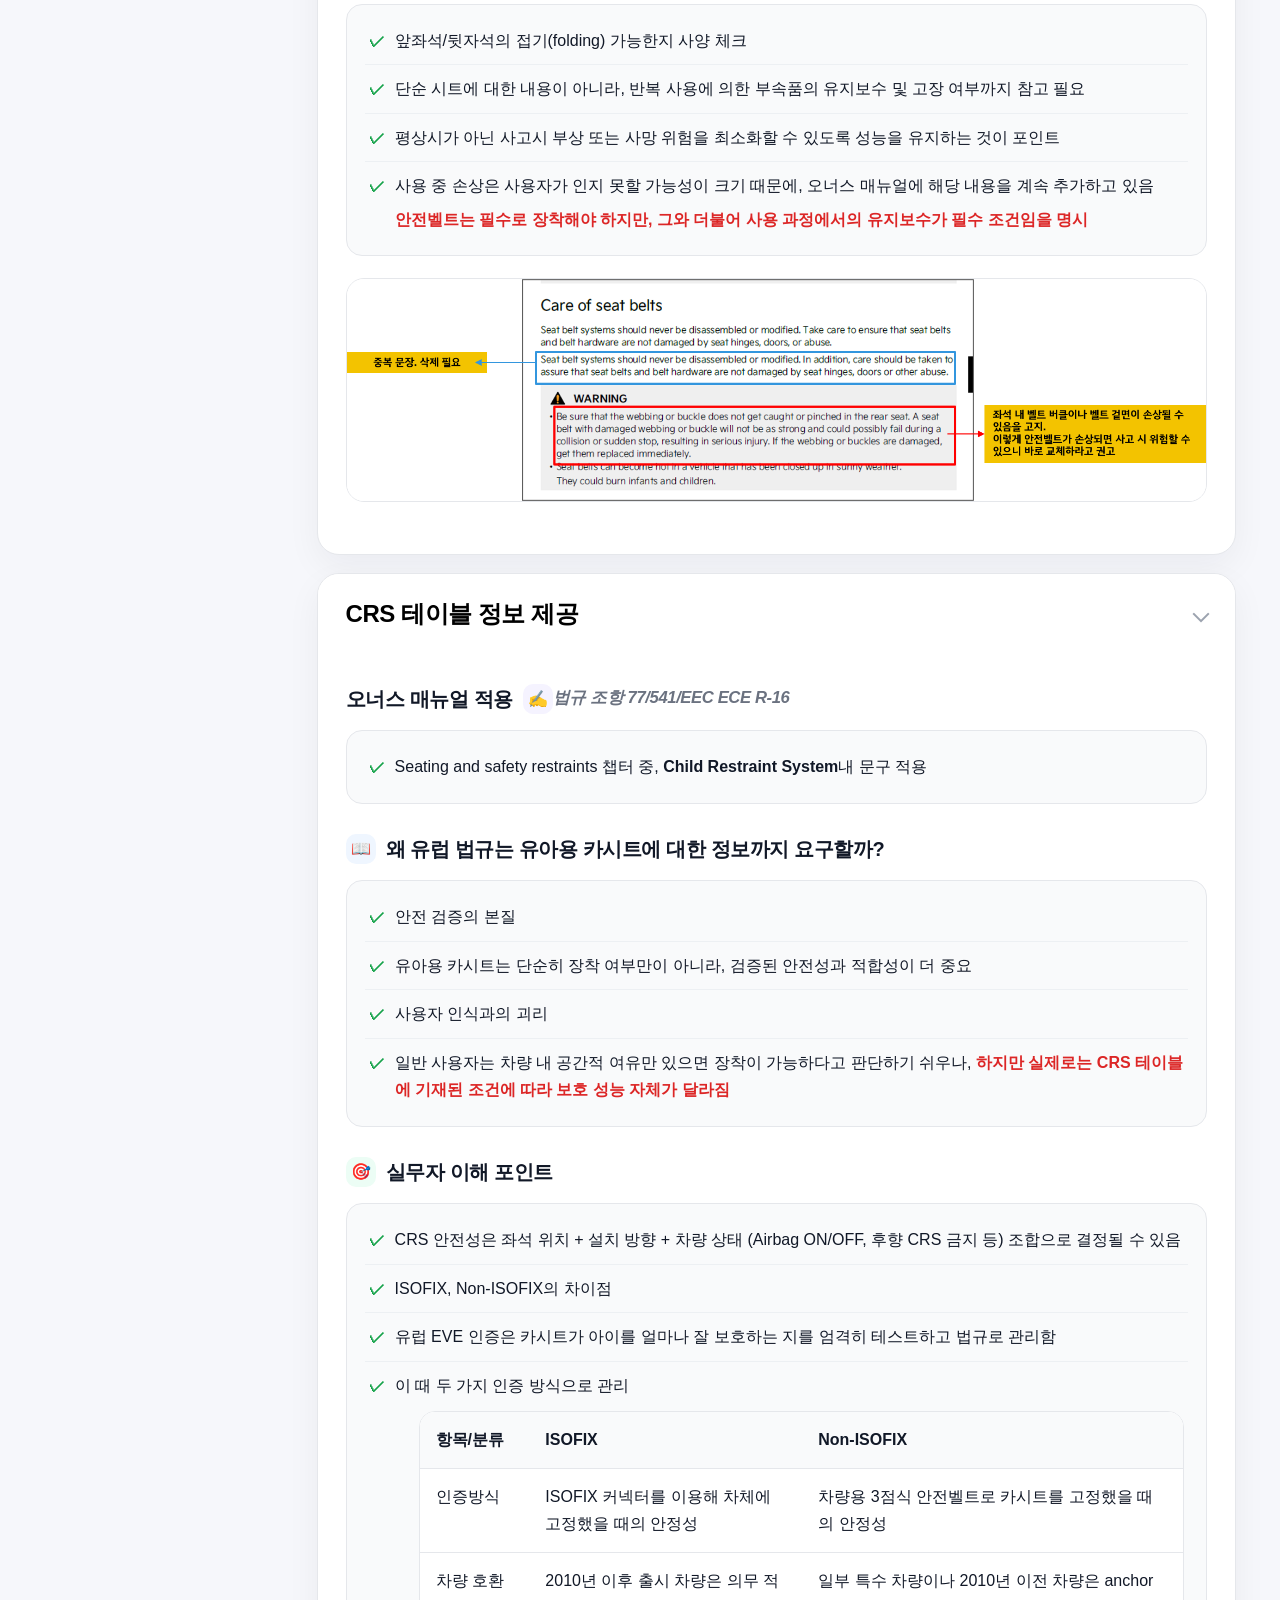
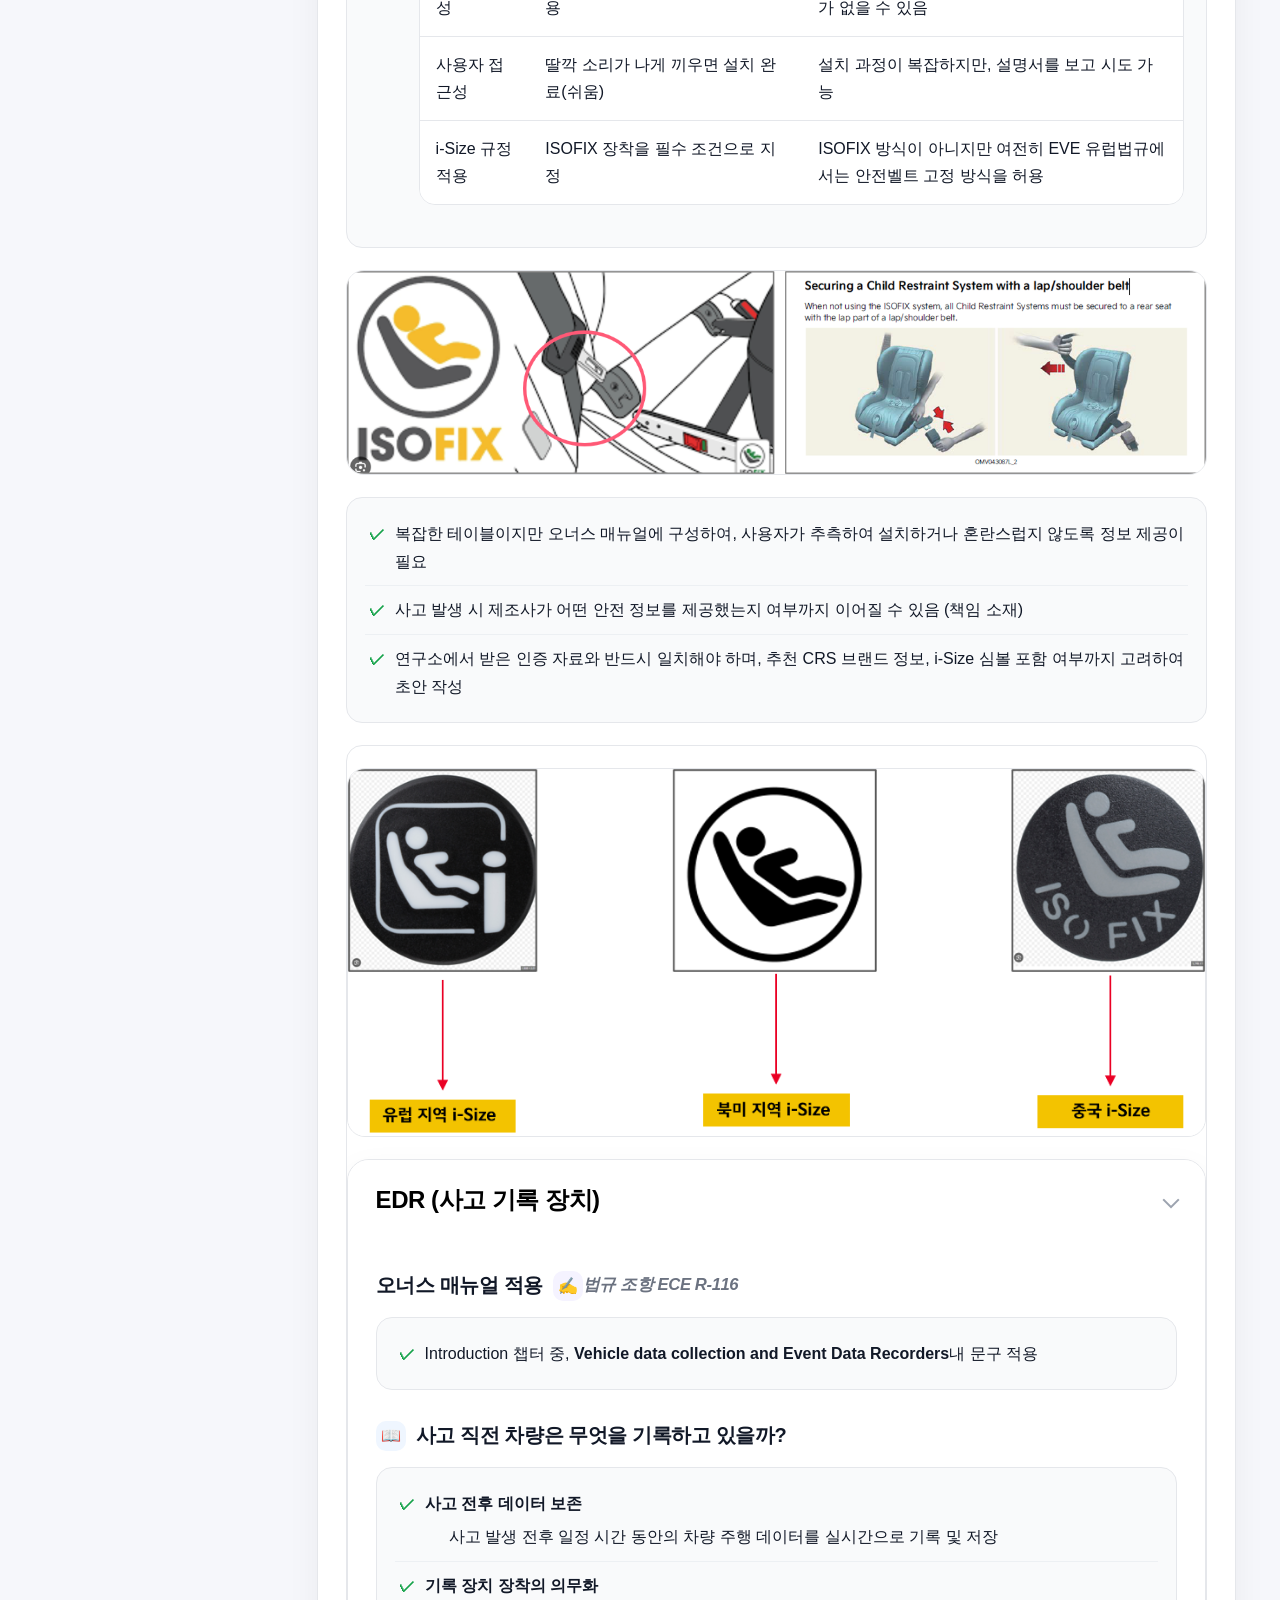
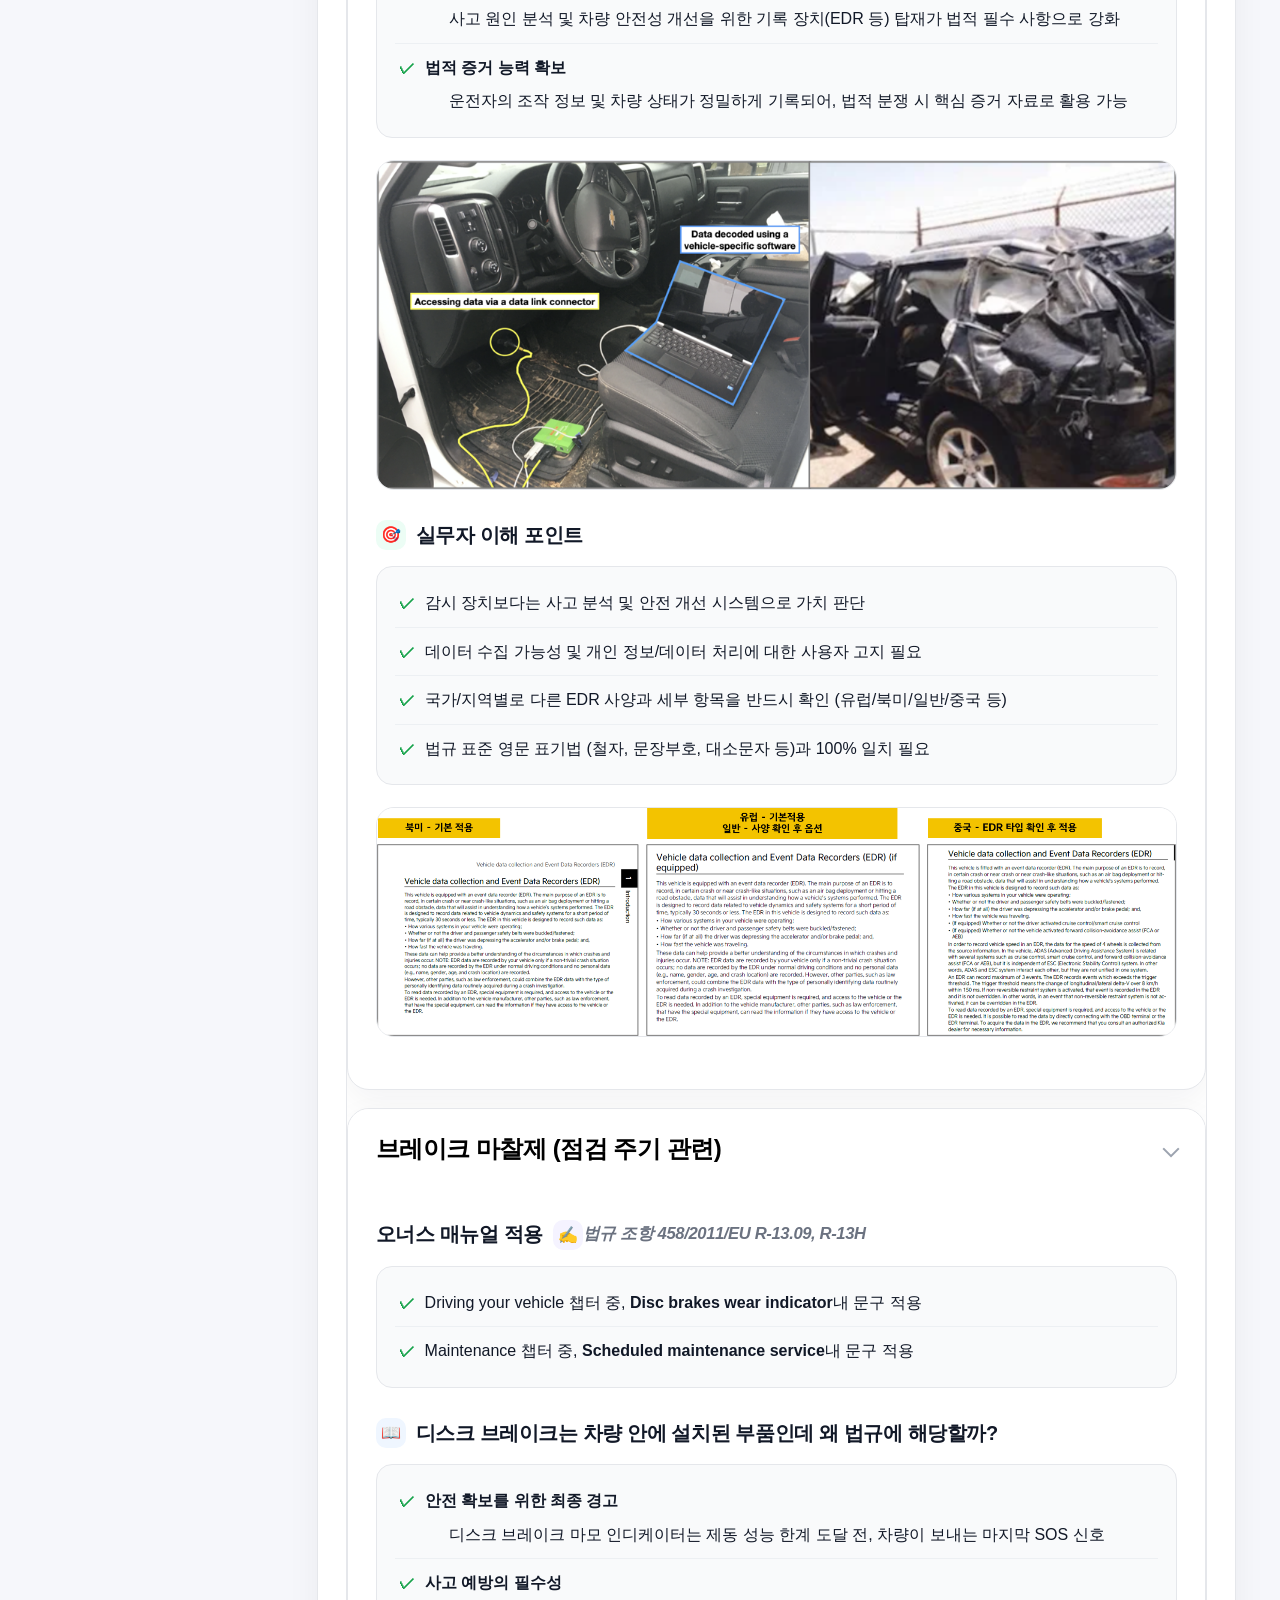
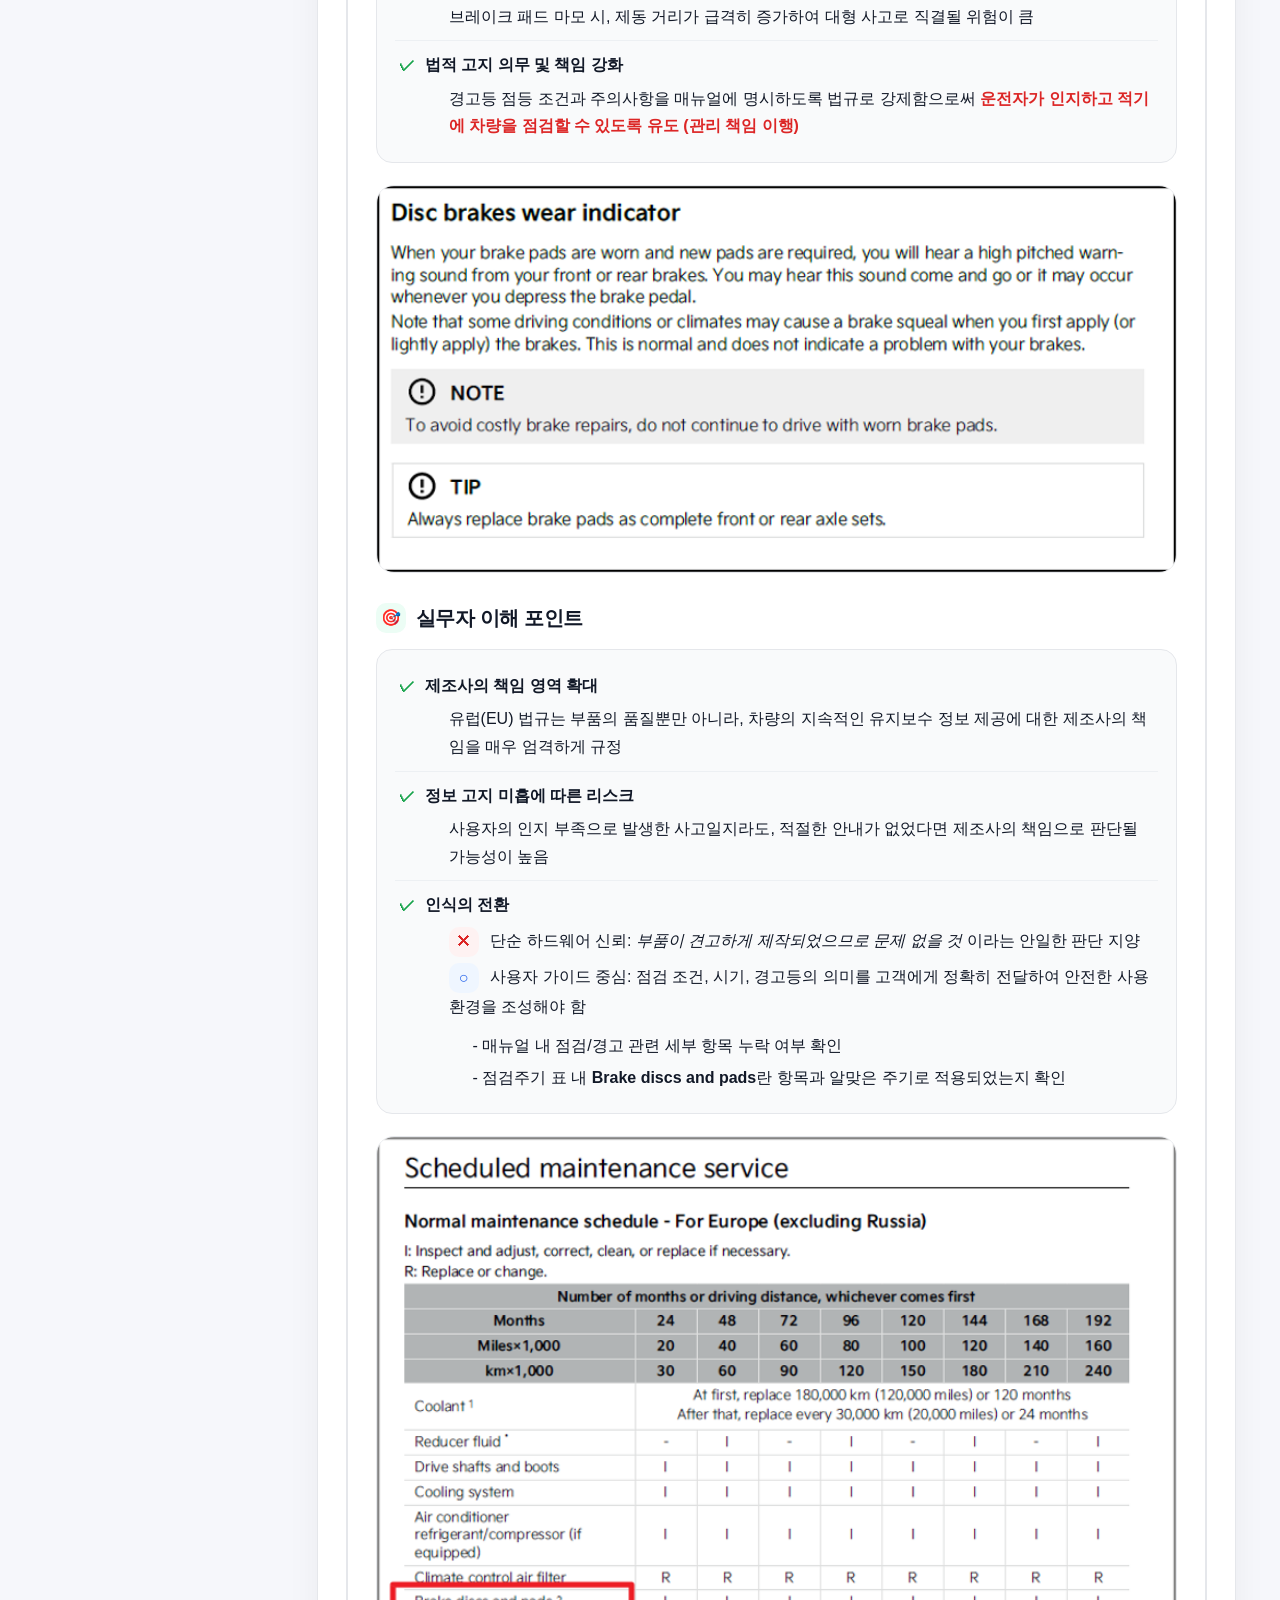
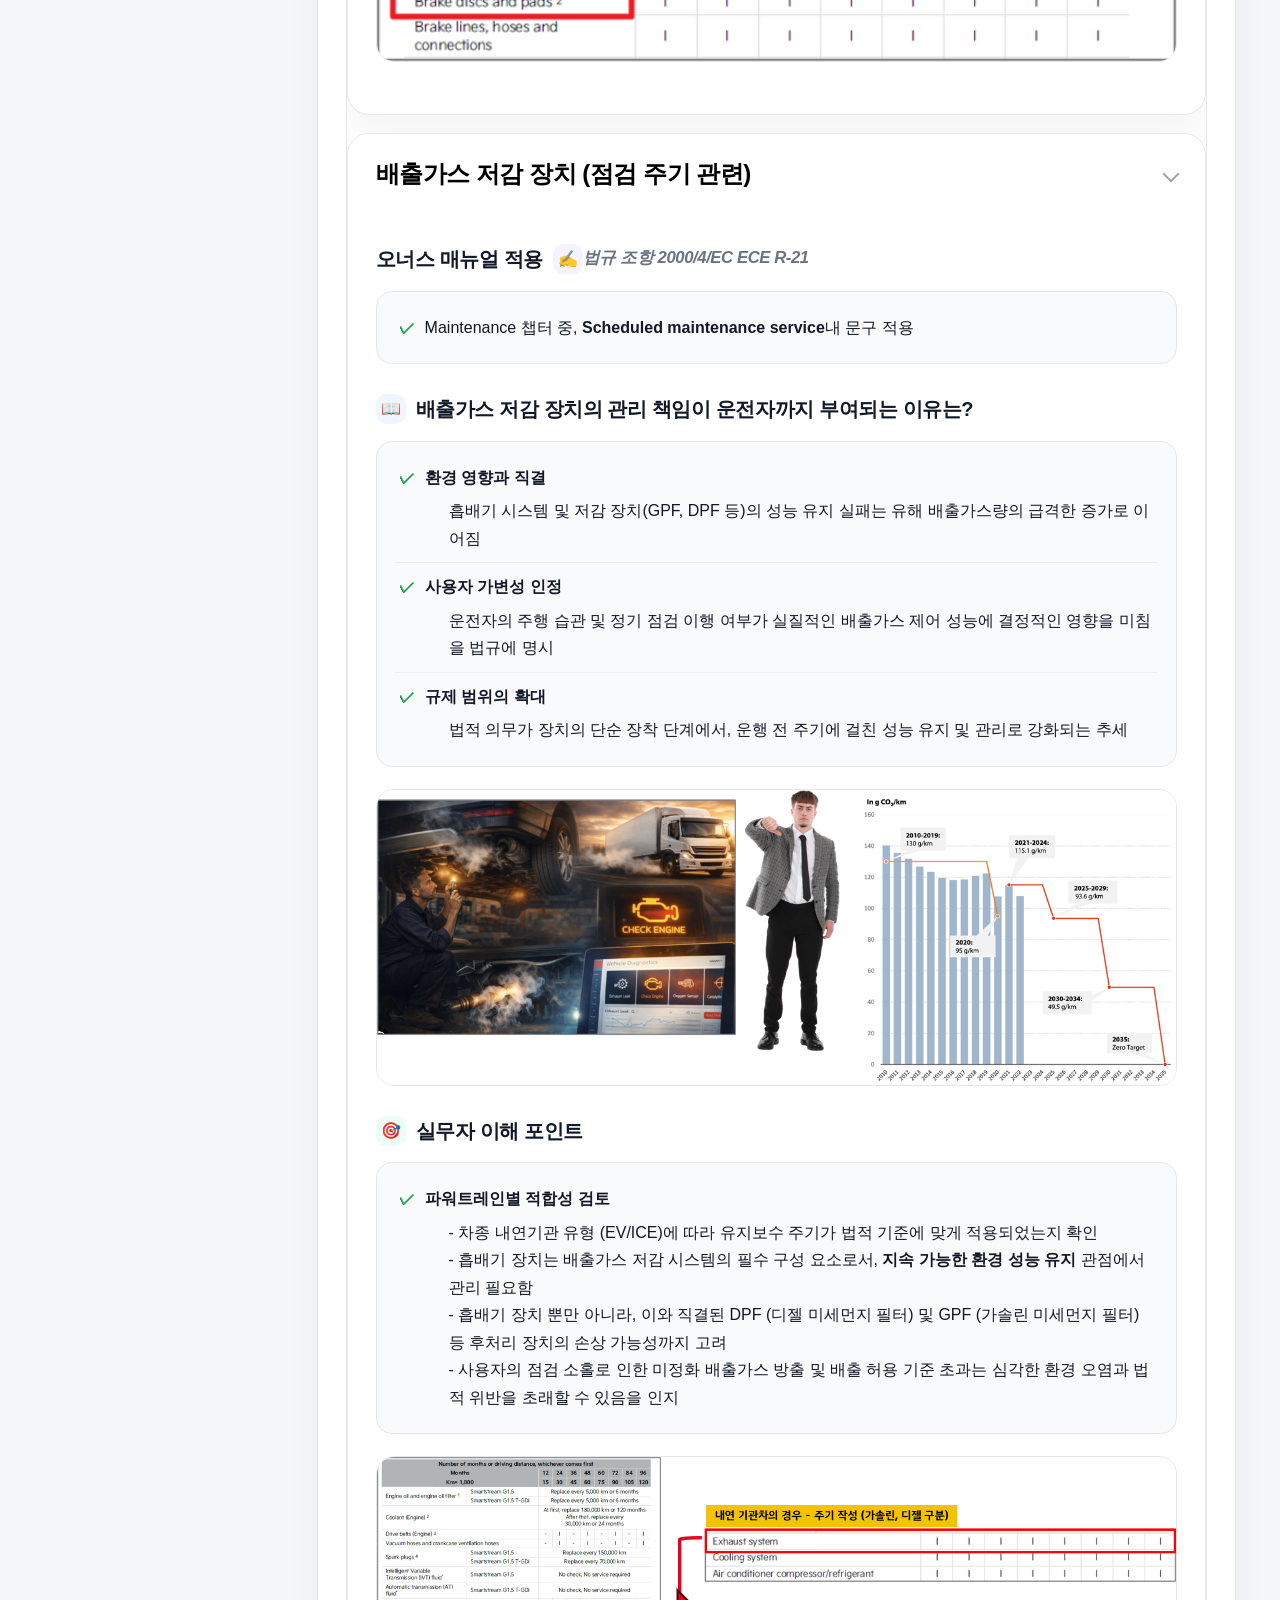
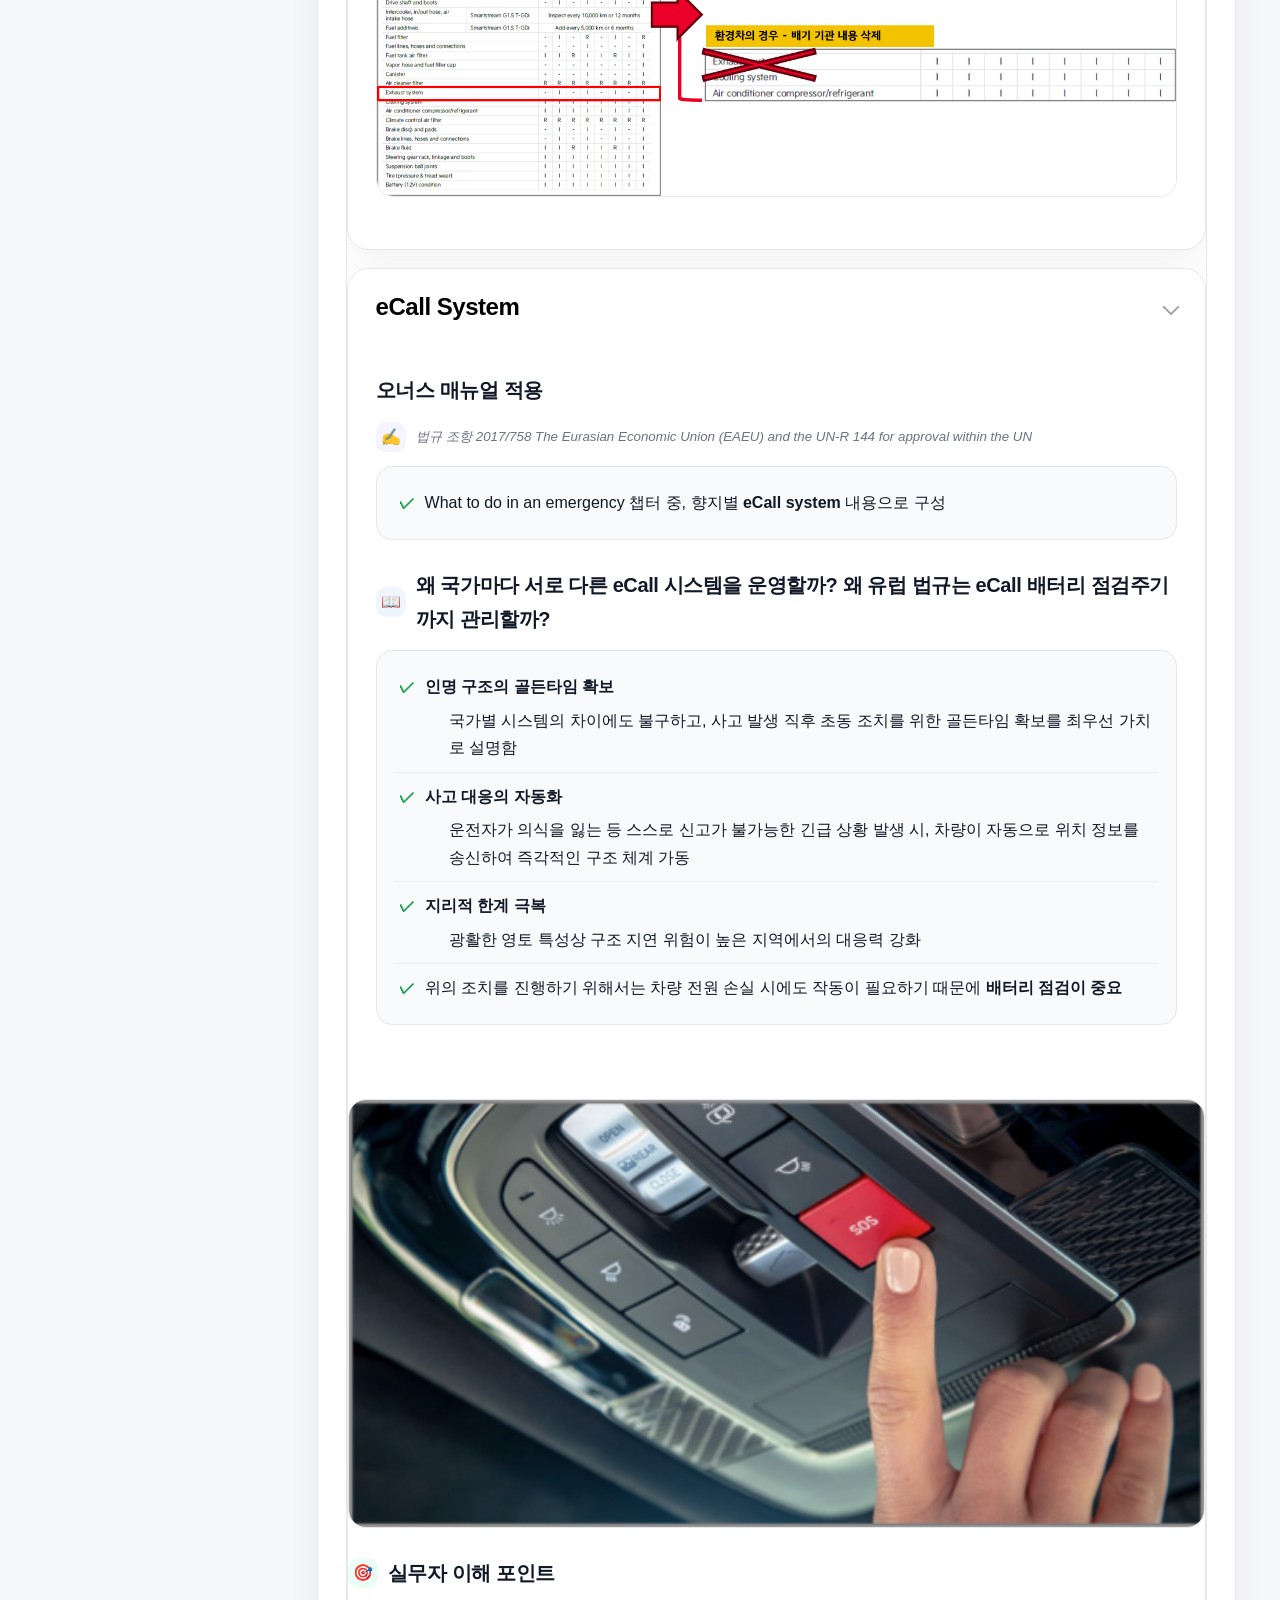
==== commit ef6ac288: "Update index.html" ====
--- a/EU-Legal/index.html
+++ b/EU-Legal/index.html
@@ -322,20 +322,48 @@
 </ul>
 <h3><span class="md-icon icon-target" aria-hidden="true">🎯</span> 실무자 이해 포인트</h3>
 <ul class="check-list">
-<li>CRS 안전성은 좌석 위치 + 설치 방향 + 차량 상태 (Airbag ON/OFF, 후향 CRS 금지 등) 조합으로 결정될 수 있음</li>
-<li>ISOFIX, Non-ISOFIX의 차이점</li>
-<li>유럽 EVE 인증은 카시트가 아이를 얼마나 잘 보호하는 지를 엄격히 테스트하고 법규로 관리함</li>
-<li>이 때 두 가지 인증 방식으로 관리</li>
-</ul>
-<div class="table-wrap"><table>
-<thead><tr><th>항목/분류</th><th>ISOFIX</th><th>Non-ISOFIX</th></tr></thead>
-<tbody>
-<tr><td>인증방식</td><td>ISOFIX 커넥터를 이용해 차체에 고정했을 때의 안정성</td><td>차량용 3점식 안전벨트로 카시트를 고정했을 때의 안정성</td></tr>
-<tr><td>차량 호환성</td><td>2010년 이후 출시 차량은 의무 적용</td><td>일부 특수 차량이나 2010년 이전 차량은 anchor가 없을 수 있음</td></tr>
-<tr><td>사용자 접근성</td><td>딸깍 소리가 나게 끼우면 설치 완료(쉬움)</td><td>설치 과정이 복잡하지만, 설명서를 보고 시도 가능</td></tr>
-<tr><td>i-Size 규정 적용</td><td>ISOFIX 장착을 필수 조건으로 지정</td><td>ISOFIX 방식이 아니지만 여전히 EVE 유럽법규에서는 안전벨트 고정 방식을 허용</td></tr>
-<tr><td></td><td></td><td></td></tr>
-</tbody></table></div>
+  <li>CRS 안전성은 좌석 위치 + 설치 방향 + 차량 상태 (Airbag ON/OFF, 후향 CRS 금지 등) 조합으로 결정될 수 있음</li>
+  <li>ISOFIX, Non-ISOFIX의 차이점</li>
+  <li>유럽 EVE 인증은 카시트가 아이를 얼마나 잘 보호하는 지를 엄격히 테스트하고 법규로 관리함</li>
+
+  <li>
+    이 때 두 가지 인증 방식으로 관리
+
+    <div class="table-wrap" style="margin-left:24px; margin-top:12px;">
+      <table>
+        <thead>
+          <tr>
+            <th>항목/분류</th>
+            <th>ISOFIX</th>
+            <th>Non-ISOFIX</th>
+          </tr>
+        </thead>
+        <tbody>
+          <tr>
+            <td>인증방식</td>
+            <td>ISOFIX 커넥터를 이용해 차체에 고정했을 때의 안정성</td>
+            <td>차량용 3점식 안전벨트로 카시트를 고정했을 때의 안정성</td>
+          </tr>
+          <tr>
+            <td>차량 호환성</td>
+            <td>2010년 이후 출시 차량은 의무 적용</td>
+            <td>일부 특수 차량이나 2010년 이전 차량은 anchor가 없을 수 있음</td>
+          </tr>
+          <tr>
+            <td>사용자 접근성</td>
+            <td>딸깍 소리가 나게 끼우면 설치 완료(쉬움)</td>
+            <td>설치 과정이 복잡하지만, 설명서를 보고 시도 가능</td>
+          </tr>
+          <tr>
+            <td>i-Size 규정 적용</td>
+            <td>ISOFIX 장착을 필수 조건으로 지정</td>
+            <td>ISOFIX 방식이 아니지만 여전히 EVE 유럽법규에서는 안전벨트 고정 방식을 허용</td>
+          </tr>
+        </tbody>
+      </table>
+    </div>
+  </li>
+</ul>
 <figure class="figure"><img src="images/image-12.png" alt="alt text" loading="lazy"></figure>
 <ul class="check-list">
 <li>복잡한 테이블이지만 오너스 매뉴얼에 구성하여, 사용자가 추측하여 설치하거나 혼란스럽지 않도록 정보 제공이 필요</li>
@@ -835,8 +863,10 @@
 <ul class="check-list">
 <li>과거 할로겐 램프나 백열등 같은 전구(bulb)는 사람이 직접 교체 가능했음</li>
 <li>현재는 LED/Integrated LED module로 변경되고 있고, LED 램프의 특성상 소비자가 직접 교체하기 어려움</li>
-<li>따라서 이 법규는 아직도 아래와 같은 내용을 요구함</li>
-<div style="margin-left:24px; margin-top:6px;">
+<li>
+    따라서 이 법규는 아직도 아래와 같은 내용을 요구함
+
+    <div style="margin-left:24px; margin-top:6px;">
       • 접근 가능성
     </div>
 
@@ -874,14 +904,31 @@
 </ul>
 <h3><span class="md-icon icon-book" aria-hidden="true">📖</span> 왜 요즘 차량은 스마트폰 하나만 잃어버려도 보안 이슈가 될까?</h3>
 <ul class="check-list">
-<li>도난 방지 보안성</li>
-<li>디지털 키 복제나 무선 해킹을 방지하기 위해 물리적 키 이상의 고도화된 암호화 기술 적용 필수</li>
-<li>시동 권한</li>
-<li>주인임을 증명하지 않으면 디지털 키라도, 차의 엔진에 시동이 걸리지 않도록 설계 필요</li>
-<li>안전성</li>
-<li>스마트폰 배터리가 없거나 통신 오류가 발생해도, 차문이 저절로 열리는 일이 없도록 잠금 상태를 유지하도록 함</li>
-</ul>
-<p>📍현대 시대의 자동차는 고도의 전자 보안 시스템으로 진화중</p>
+  <li>
+    <strong>도난 방지 보안성</strong>
+    <div style="margin-left:24px; margin-top:6px;">
+      디지털 키 복제나 무선 해킹을 방지하기 위해 물리적 키 이상의 고도화된 암호화 기술 적용 필수
+    </div>
+  </li>
+
+  <li>
+    <strong>시동 권한</strong>
+    <div style="margin-left:24px; margin-top:6px;">
+      주인임을 증명하지 않으면 디지털 키라도, 차의 엔진에 시동이 걸리지 않도록 설계 필요
+    </div>
+  </li>
+
+  <li>
+    <strong>안전성</strong>
+    <div style="margin-left:24px; margin-top:6px;">
+      스마트폰 배터리가 없거나 통신 오류가 발생해도, 차문이 저절로 열리는 일이 없도록 잠금 상태를 유지하도록 함
+    </div>
+
+    <div style="margin-left:48px; margin-top:10px;">
+      📍 현대 시대의 자동차는 고도의 전자 보안 시스템으로 진화 중
+    </div>
+  </li>
+</ul>
 <figure class="figure"><img src="images/image-37.png" alt="alt text" loading="lazy"></figure>
 <h3><span class="md-icon icon-target" aria-hidden="true">🎯</span> 실무자 이해 포인트</h3>
 <ul class="check-list">
@@ -907,29 +954,71 @@
 </ul>
 <h3><span class="md-icon icon-book" aria-hidden="true">📖</span> 왜 창문 하나에도 안전 법규가 들어갈까?</h3>
 <ul class="check-list">
-<li>전동화 차량 안전성 제고</li>
-<li>윈도우/선루프 작동 시 신체(목, 손가락 등) 끼임 사고 및 차량 내 어린이와 반려동물 방치 사고 주의</li>
-<li>유럽 규제 동향 및 대응</li>
-<li>원터치 창문/선루프 조작 시스템의 편의성과 동시에 새로운 의험 요소를 관리하기 위해 유럽 법규의 안전 기준 강화</li>
-<li>오사용 방지 및 경고 강화</li>
-<li>사용자 금지 행위(위험행동)에 대한 명시적 경고 시스템 구축 및 지속적인 주의 환기</li>
+  <li>
+    <strong>전동화 차량 안전성 제고</strong>
+    <div style="margin-left:24px; margin-top:6px;">
+      윈도우/선루프 작동 시 신체(목, 손가락 등) 끼임 사고 및 차량 내 어린이와 반려동물 방치 사고 주의
+    </div>
+  </li>
+
+  <li>
+    <strong>유럽 규제 동향 및 대응</strong>
+    <div style="margin-left:24px; margin-top:6px;">
+      원터치 창문/선루프 조작 시스템의 편의성과 동시에 새로운 위험 요소를 관리하기 위해 유럽 법규의 안전 기준 강화
+    </div>
+  </li>
+
+  <li>
+    <strong>오사용 방지 및 경고 강화</strong>
+    <div style="margin-left:24px; margin-top:6px;">
+      사용자 금지 행위(위험 행동)에 대한 명시적 경고 시스템 구축 및 지속적인 주의 환기
+    </div>
+  </li>
 </ul>
 <figure class="figure"><img src="images/image-40.png" alt="alt text" loading="lazy"></figure>
 <h3><span class="md-icon icon-target" aria-hidden="true">🎯</span> 실무자 이해 포인트</h3>
 <ul class="check-list">
-<li>Windows</li>
-<li>뒷자석 유리창 잠금 장치(Power window lock button)에 대한 설명 및 경고 내용이 적용되었는지 확인</li>
+<li>
+  <strong>Windows</strong>
+
+  <div style="margin-left:24px; margin-top:6px;">
+    • 뒷좌석 유리창 잠금 장치(Power window lock button)에 대한 설명 및 경고 내용이 적용되었는지 확인
+  </div>
+</li>
 </ul>
 <figure class="figure"><img src="images/image-42.png" alt="alt text" loading="lazy"></figure>
 <ul class="check-list">
-<li>Sunroof</li>
-<li>선루프 작동에 대한 설명 및 경고 내용이 적용되어 있는지 확인(주로 부상 가능성과 어린이 오조작에 대한 경고 내용)</li>
-<li>차량 정차 상태에서의 조작 원칙 준수</li>
-<li>어린이 안전 확보: 단시간 하차 시에도 반드시 시동을 끄고 키를 소지할 것</li>
-<li>조작 전 주변 상황 확인: 신체 일부나 이물지의 끼임 유무 확인 필수</li>
-<li>임의 테스트 금지: 신체를 이용한 자동 역회전(Anti-pinch) 기능의 정상 작동 여부를 직접 테스트하지 말 것</li>
-<li>선루프 관련 내용은 유럽 법규의 두 영역에 걸쳐 적용되므로 해당 내용을 누락 없이 확인 필요</li>
-<li>중요 주의 및 경고 사항은 가독성과 강조를 위해 섹션 내 여러곳에서 반복적으로 노출됨</li>
+<li>
+  <strong>Sunroof</strong>
+
+  <div style="margin-left:24px; margin-top:6px;">
+    • 선루프 작동에 대한 설명 및 경고 내용이 적용되어 있는지 확인 (주로 부상 가능성과 어린이 오조작에 대한 경고 내용)
+  </div>
+
+  <div style="margin-left:24px; margin-top:4px;">
+    • 차량 정차 상태에서의 조작 원칙 준수
+  </div>
+
+  <div style="margin-left:24px; margin-top:4px;">
+    • 어린이 안전 확보: 단시간 하차 시에도 반드시 시동을 끄고 키를 소지할 것
+  </div>
+
+  <div style="margin-left:24px; margin-top:4px;">
+    • 조작 전 주변 상황 확인: 신체 일부나 이물질의 끼임 유무 확인 필수
+  </div>
+
+  <div style="margin-left:24px; margin-top:4px;">
+    • 임의 테스트 금지: 신체를 이용한 자동 역회전(Anti-pinch) 기능의 정상 작동 여부를 직접 테스트하지 말 것
+  </div>
+
+  <div style="margin-left:24px; margin-top:4px;">
+    • 선루프 관련 내용은 유럽 법규의 두 영역에 걸쳐 적용되므로 해당 내용을 누락 없이 확인 필요
+  </div>
+
+  <div style="margin-left:24px; margin-top:4px;">
+    • 중요 주의 및 경고 사항은 가독성과 강조를 위해 섹션 내 여러 곳에서 반복적으로 노출됨
+  </div>
+</li>
 </ul>
 <figure class="figure"><img src="images/image-45.png" alt="alt text" loading="lazy"></figure>
     </div>
@@ -949,18 +1038,50 @@
 </ul>
 <h3><span class="md-icon icon-book" aria-hidden="true">📖</span> 왜 냉매 라벨까지 유럽 법규가 관리할까?</h3>
 <ul class="check-list">
-<li>규제 대상의 확대</li>
-<li>차량 냉매가 단순 정보 제공 차원을 넘어, 실질적인 환경 규제 준수 항목으로 관리됨</li>
-<li>기후 위기 대응</li>
-<li>온실가스 감축을 위한 GWP(지구 온난화 지수) 친환경 냉매 채택 및 사용 가속화</li>
-<li>EURO7과의 연계성</li>
-<li>차량의 전 생애 주기별 환경 영향을 관리하는 EURO7 규제와 결이 같으며, 배출가스 외 항목까지 관리 범위 확장</li>
-<li>현재 유럽 규제 방향은?</li>
-<li>배출 가스</li>
-<li>브레이크 분진</li>
-<li>타이어 마모</li>
-<li>냉매</li>
-<li>에너지 효율</li>
+  <li>
+    <strong>규제 대상의 확대</strong>
+    <div style="margin-left:24px; margin-top:6px;">
+      차량 냉매가 단순 정보 제공 차원을 넘어, 실질적인 환경 규제 준수 항목으로 관리됨
+    </div>
+  </li>
+
+  <li>
+    <strong>기후 위기 대응</strong>
+    <div style="margin-left:24px; margin-top:6px;">
+      온실가스 감축을 위한 GWP(지구 온난화 지수) 친환경 냉매 채택 및 사용 가속화
+    </div>
+  </li>
+
+  <li>
+    <strong>EURO7과의 연계성</strong>
+    <div style="margin-left:24px; margin-top:6px;">
+      차량의 전 생애 주기별 환경 영향을 관리하는 EURO7 규제와 결이 같으며, 배출가스 외 항목까지 관리 범위 확장
+    </div>
+  </li>
+
+  <li>
+    <strong>현재 유럽 규제 방향은?</strong>
+
+    <div style="margin-left:24px; margin-top:8px;">
+      • 배출가스
+    </div>
+
+    <div style="margin-left:24px; margin-top:4px;">
+      • 브레이크 분진
+    </div>
+
+    <div style="margin-left:24px; margin-top:4px;">
+      • 타이어 마모
+    </div>
+
+    <div style="margin-left:24px; margin-top:4px;">
+      • 냉매
+    </div>
+
+    <div style="margin-left:24px; margin-top:4px;">
+      • 에너지 효율
+    </div>
+  </li>
 </ul>
 <figure class="figure"><img src="images/image-46.png" alt="alt text" loading="lazy"></figure>
 <h3><span class="md-icon icon-target" aria-hidden="true">🎯</span> 실무자 이해 포인트</h3>
@@ -987,21 +1108,46 @@
 </ul>
 <h3><span class="md-icon icon-book" aria-hidden="true">📖</span> 유럽에서는 고객이 처음 보는 충전기를 사용할 때, 어떻게 해야할까?</h3>
 <ul class="check-list">
-<li>국경 없는 충전 환경</li>
-<li>차량 측 입구와 충전기 커넥터에 동일한 식별 라벨 부착 의무화</li>
-<li>유럽 연합 내 국가 간 이동 시에도 중단 없는 충전 서비스 제공 필요</li>
-</ul>
-<p>📍유럽은 이동 특성 상, 자동차로 국경을 넘나들 수 있음</p>
-<p>📍즉, 고객은 처음 보는 충전소를 계속 경험하게 되고 낯선 상태에서 충전을 시도함</p>
-<p>📍충전 라벨 정보를 기재하게 함으로서 단순 참고 자료가 아닌 충전 라벨에 대해 설명하는 법규 전달 수단이 됨</p>
+  <li>
+    <strong>국경 없는 충전 환경</strong>
+
+    <div style="margin-left:24px; margin-top:8px;">
+      • 차량 측 입구와 충전기 커넥터에 동일한 식별 라벨 부착 의무화
+    </div>
+
+    <div style="margin-left:24px; margin-top:4px;">
+      • 유럽 연합 내 국가 간 이동 시에도 중단 없는 충전 서비스 제공 필요
+    </div>
+
+    <div style="margin-left:48px; margin-top:12px;">
+      📍 유럽은 이동 특성 상, 자동차로 국경을 넘나들 수 있음
+    </div>
+
+    <div style="margin-left:48px; margin-top:4px;">
+      📍 즉, 고객은 처음 보는 충전소를 계속 경험하게 되고 낯선 상태에서 충전을 시도함
+    </div>
+
+    <div style="margin-left:48px; margin-top:4px;">
+      📍 충전 라벨 정보를 기재하게 함으로서 단순 참고 자료가 아닌 충전 라벨에 대해 설명하는 법규 전달 수단이 됨
+    </div>
+  </li>
+</ul>
 <figure class="figure"><img src="images/image-48.png" alt="alt text" loading="lazy"></figure>
 <h3><span class="md-icon icon-target" aria-hidden="true">🎯</span> 실무자 이해 포인트</h3>
 <ul class="check-list">
 <li>단순한 충전 절차 설명보다, 충전 라벨이 내포한 식별 의미와 호환성을 명확히 전달하는 것이 오너스 매뉴얼의 핵심 역할</li>
 <li>차량의 기계적 기능만큼 중요한 것이 사용자의 혼란 방지, 따라서 유럽 법규가 정보 전달 방식을 엄격히 규제하는 이유는 오사용으로 인한 안전사고를 예방하기 위함</li>
-<li>유럽은 에너지 보급이라는 관점에서 충전과 주유를 동일한 범주로 취급</li>
-<li>내연기관: 혼유(가솔린/경유/LPG)로 인한 차량 파손 방지를 위해 라벨 관리</li>
-<li>전기차(EV): AC/DC 커넥터 오접속 및 호환성 문제를 방지하기 위해 주유구 라벨과 동일한 수준의 엄격한 정보 제공 필요</li>
+ <li>
+    유럽은 에너지 보급이라는 관점에서 충전과 주유를 동일한 범주로 취급
+
+    <div style="margin-left:24px; margin-top:8px;">
+      • 내연기관: 혼유(가솔린/경유/LPG)로 인한 차량 파손 방지를 위해 라벨 관리
+    </div>
+
+    <div style="margin-left:24px; margin-top:8px;">
+      • 전기차(EV): AC/DC 커넥터 오접속 및 호환성 문제를 방지하기 위해 주유구 라벨과 동일한 수준의 엄격한 정보 제공 필요
+    </div>
+  </li>
 </ul>
 <figure class="figure"><img src="images/image-49.png" alt="alt text" loading="lazy"></figure>
     </div>
@@ -1024,16 +1170,36 @@
 <li>숨겨진 손잡이는 디자인은 예쁘지만, 비상시에는 문을 열기 어렵게 만들어 안전을 위협할 수 있다는 것이 법규적 판단</li>
 <li>법규적 관점에서는 어떠한 비상 상황에서도 차량 내외에 있는 사용자가 문을 열고 탈출할 수 있어야 하는게 핵심</li>
 <li>오토 플러시 도어 핸들은 도어 판넬 안에 들어간 형태이기 때문에, 문을 열기 전 도어 핸들을 잡기 위해서 특별한 액션이 필요한 경우</li>
-<li><span class="text-danger">따라서 평상시 혹은 위급시에도 사용자가 도어 핸들에 접근할 수 있도록 오너스 매뉴얼에 안내 요구됨</span></li>
+
+    <div style="margin-left:24px; margin-top:10px;">
+      📍 <span class="text-danger">
+        따라서 평상시 혹은 위급시에도 사용자가 도어 핸들에 접근할 수 있도록 오너스 매뉴얼에 안내 요구됨
+      </span>
+    </div>
+  </li>
 </ul>
 <figure class="figure"><img src="images/image-50.png" alt="alt text" loading="lazy"></figure>
 <h3><span class="md-icon icon-target" aria-hidden="true">🎯</span> 실무자 이해 포인트</h3>
 <ul class="check-list">
-<li>오토 플러시 도어 핸들을 디자인이나 편의성이 좋은 것보다는, 사용자 행동 관점에서 내용을 바라보는 것이 필요</li>
-<li>유럽은 정상 상황보다 비정상적인 상황을 더 중요하게 생각하며 법규를 규제하는 경향이 있음</li>
-<li>고객이 문을 열지 못하게 되는 상황을 가정했을 때, 문을 열 수 있는 방법에 대해 고지가 되었는지 체크</li>
-<li>도어 핸들을 디자인이 아닌 비상 탈출 수단으로 체크</li>
-<li>실제 사용자는 매뉴얼을 읽지 않고 바로 문을 열려고 하는 경우가 더 많기 때문에, 유럽 법규는 직관적으로 탈출 가능한 지에 대해서 관리</li>
+  <li>
+    오토 플러시 도어 핸들을 디자인이나 편의성이 좋은 것으로 보기보다는, 사용자 행동 관점에서 내용을 바라보는 것이 필요
+  </li>
+
+  <li>
+    유럽은 정상 상황보다 비정상적인 상황을 더 중요하게 생각하며 법규를 규제하는 경향이 있음
+
+    <div style="margin-left:24px; margin-top:8px;">
+      • 고객이 문을 열지 못하게 되는 상황을 가정했을 때, 문을 열 수 있는 방법에 대해 고지가 되었는지 체크
+    </div>
+
+    <div style="margin-left:24px; margin-top:4px;">
+      • 도어 핸들을 디자인이 아닌 비상 탈출 수단으로 체크
+    </div>
+  </li>
+
+  <li>
+    실제 사용자는 매뉴얼을 읽지 않고 바로 문을 열려고 하는 경우가 더 많기 때문에, 유럽 법규는 직관적으로 탈출 가능한지에 대해서 관리
+  </li>
 </ul>
 <figure class="figure"><img src="images/image-51.png" alt="alt text" loading="lazy"></figure>
     </div>
@@ -1064,8 +1230,12 @@
 <li>사용자가 전기차를 사용하면서 내연기관의 배기음을 즐길 수 있는 기능이라고 생각했다면 오해</li>
 <li>AVAS의 진짜 대상은 보행자나 어린이, 고령자, 시각 장애인이기 때문에, 보행자를 보호하기 위한 관점으로 내용 이해 필요</li>
 <li>해당 기능은 영구적으로 끌 수 없으며, 차량 존재를 알리기 위해 상시 켜져있어야 함을 법으로 강제함(2019년 7월부터는 의무 장착)</li>
-<li>VESS 버튼의 유무로 법규 적용 내용이 달라짐</li>
-<li>KMC 차종은 VESS 버튼이 없는 사양으로 양산되고 있음</li>
+<li>
+    VESS 버튼의 유무로 법규 적용 내용이 달라짐
+    <div style="margin-left:24px; margin-top:8px;">
+      • KMC 차종은 VESS 버튼이 없는 사양으로 양산되고 있음
+    </div>
+  </li>
 </ul>
 <figure class="figure"><img src="images/image-53.png" alt="alt text" loading="lazy"></figure>
     </div>
@@ -1085,14 +1255,37 @@
 </ul>
 <h3><span class="md-icon icon-book" aria-hidden="true">📖</span> 만약 운전자가 전조등 컨트롤을 잊어버리면 누가 대신 켜줄까?</h3>
 <ul class="check-list">
-<li>유럽은 <em>운전자의 실수</em>를 전제로 해당 법규를 관리함</li>
-<li>과거에는 운전자의 자율성에 맡겼지만, 실제 사고 데이터는 운전자가 전조등을 켜지 않아 발생하는 사고가 많음을 보여줌</li>
-<li>따라서, 운전자의 실수를 시스템이 보완해야한다고 법규는 판단함</li>
-<li>운전자의 사야가 아닌 타인의 시야가 핵심</li>
-<li>어두운 환경에서, 운전자가 사물을 보기 위한 것이 아닌 다른 사람이 내 차를 볼 수 있도록 하는 안전 기능에 가까움</li>
-<li>유럽은 낮에도 전조등을 켜도록 강제함</li>
-<li>운전자가 전조등을 켜는 것을 잊어 발생하는 사고를 줄이기 위해, 낮에도 자동으로 켜지는 주간전조등(DRL) 장착을 의무화함</li>
-<li>한국은 아직 법적으로 강제하고 있지는 않으나, DRL 장착은 의무화 되어있음</li>
+  <li>
+    <strong>유럽은 <em>운전자의 실수</em>를 전제로 해당 법규를 관리함</strong>
+
+    <div style="margin-left:24px; margin-top:6px;">
+      • 과거에는 운전자의 자율성에 맡겼지만, 실제 사고 데이터는 운전자가 전조등을 켜지 않아 발생하는 사고가 많음을 보여줌
+    </div>
+
+    <div style="margin-left:24px; margin-top:4px;">
+      • 따라서, 운전자의 실수를 시스템이 보완해야 한다고 법규는 판단함
+    </div>
+  </li>
+
+  <li>
+    <strong>운전자의 시야가 아닌 타인의 시야가 핵심</strong>
+
+    <div style="margin-left:24px; margin-top:6px;">
+      • 어두운 환경에서, 운전자가 사물을 보기 위한 것이 아닌 다른 사람이 내 차를 볼 수 있도록 하는 안전 기능에 가까움
+    </div>
+  </li>
+
+  <li>
+    <strong>유럽은 낮에도 전조등을 켜도록 강제함</strong>
+
+    <div style="margin-left:24px; margin-top:6px;">
+      • 운전자가 전조등을 켜는 것을 잊어 발생하는 사고를 줄이기 위해, 낮에도 자동으로 켜지는 주간전조등(DRL) 장착을 의무화
+    </div>
+
+    <div style="margin-left:24px; margin-top:4px;">
+      • 한국은 아직 법적으로 강제하고 있지는 않으나, DRL 장착은 의무화되어 있음
+    </div>
+  </li>
 </ul>
 <h3><span class="md-icon icon-target" aria-hidden="true">🎯</span> 실무자 이해 포인트</h3>
 <ul class="check-list">
@@ -1100,8 +1293,15 @@
 <li>AUTO 조명 역시 운전자의 편의를 위한 것이 아니라, 도로 위 모두의 생명을 위한 기능</li>
 <li>주간주행등(DRL)에서 하향등(Low Beam)으로의 자동 전환 및 운전자의 임의 조작 제한에 대해 강화된 기준을 명확히 인지</li>
 <li>따라서 오너스 매뉴얼에는 아래 내용이 반드시 포함되어야 함</li>
-<li>자동 점등 로직: 어느 정도로 어두워질 때 전조등의 불이 들어오는지 설명</li>
-<li>사용자의 개입이 아닌 의무 고지: 사용자는 해당 법규에 따라 수동으로 전조등을 끌 수 없음을 고지</li>
+
+    <div style="margin-left:24px; margin-top:6px;">
+      • 자동 점등 로직: 어느 정도로 어두워질 때 전조등의 불이 들어오는지 설명
+    </div>
+
+    <div style="margin-left:24px; margin-top:4px;">
+      • 사용자의 개입이 아닌 의무 고지: 사용자는 해당 법규에 따라 수동으로 전조등을 끌 수 없음을 고지
+    </div>
+  </li>
 </ul>
 <figure class="figure"><img src="images/image-54.png" alt="alt text" loading="lazy"></figure>
     </div>
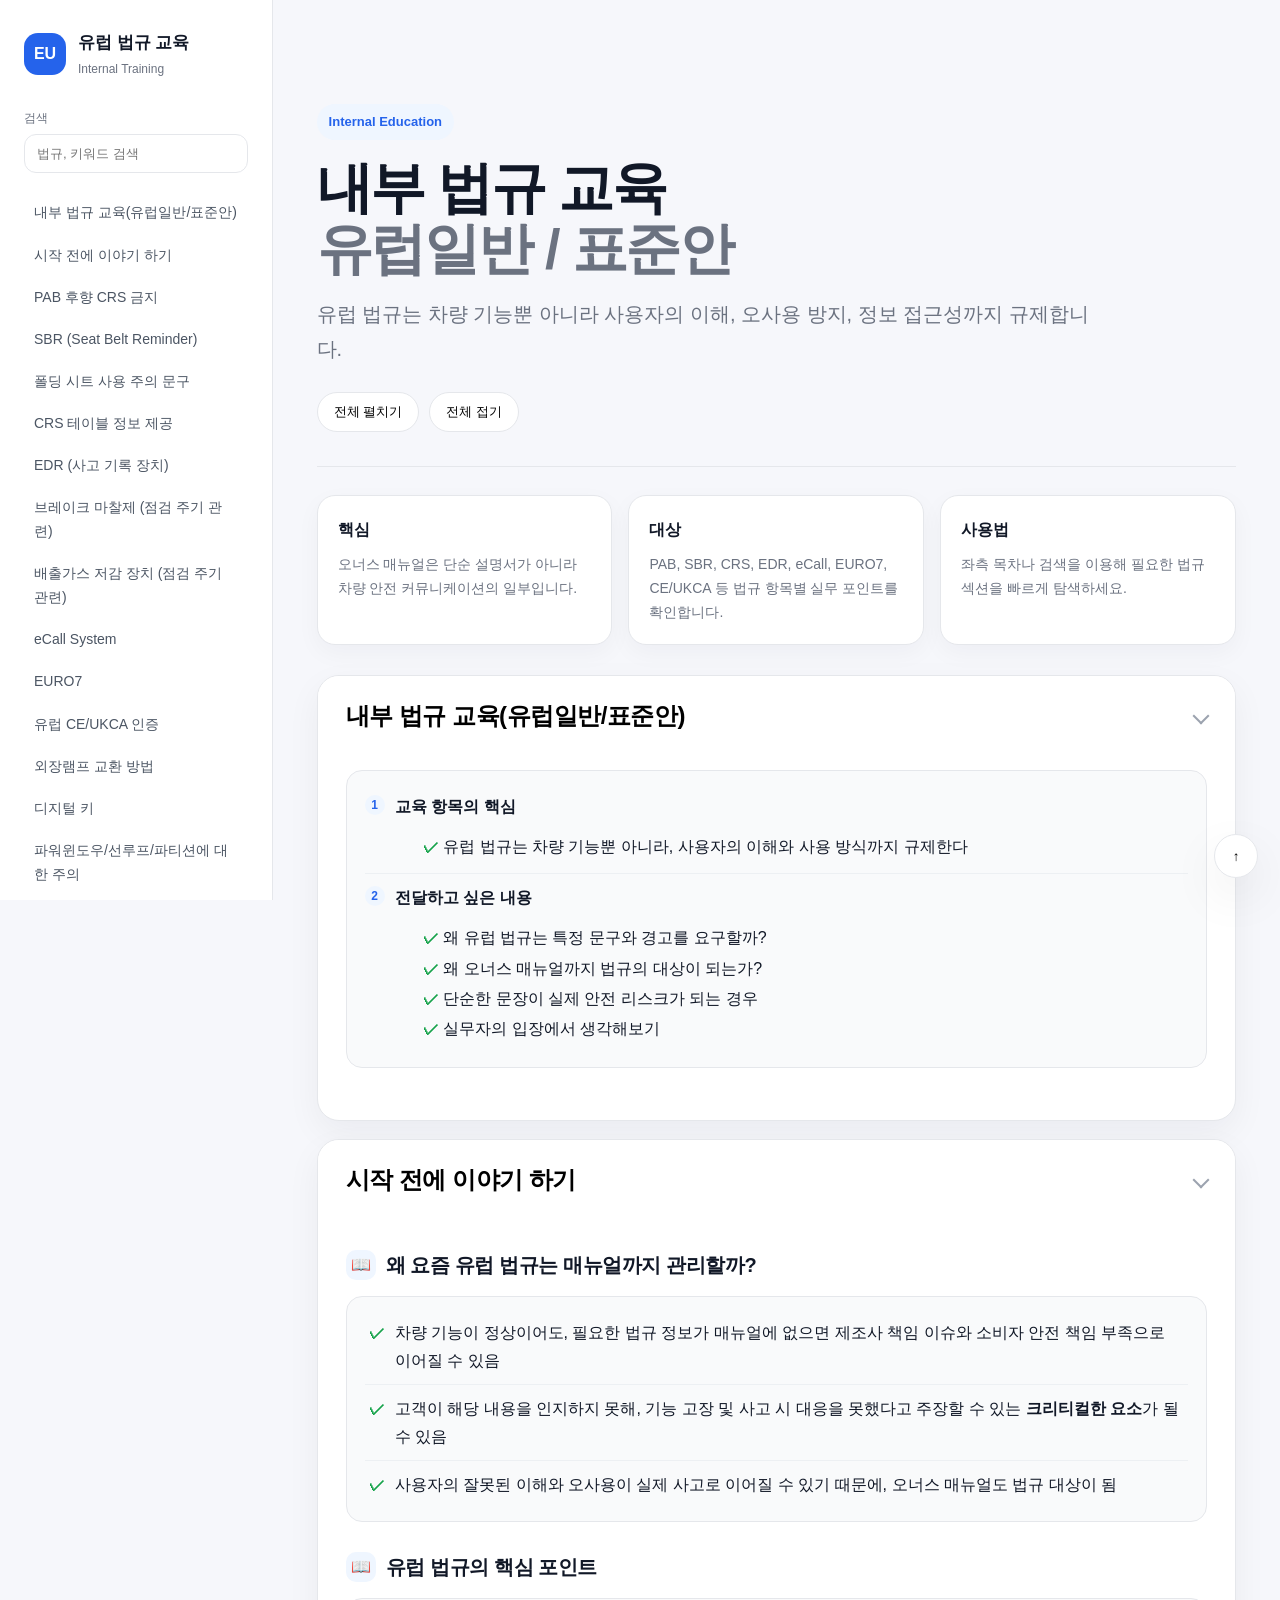
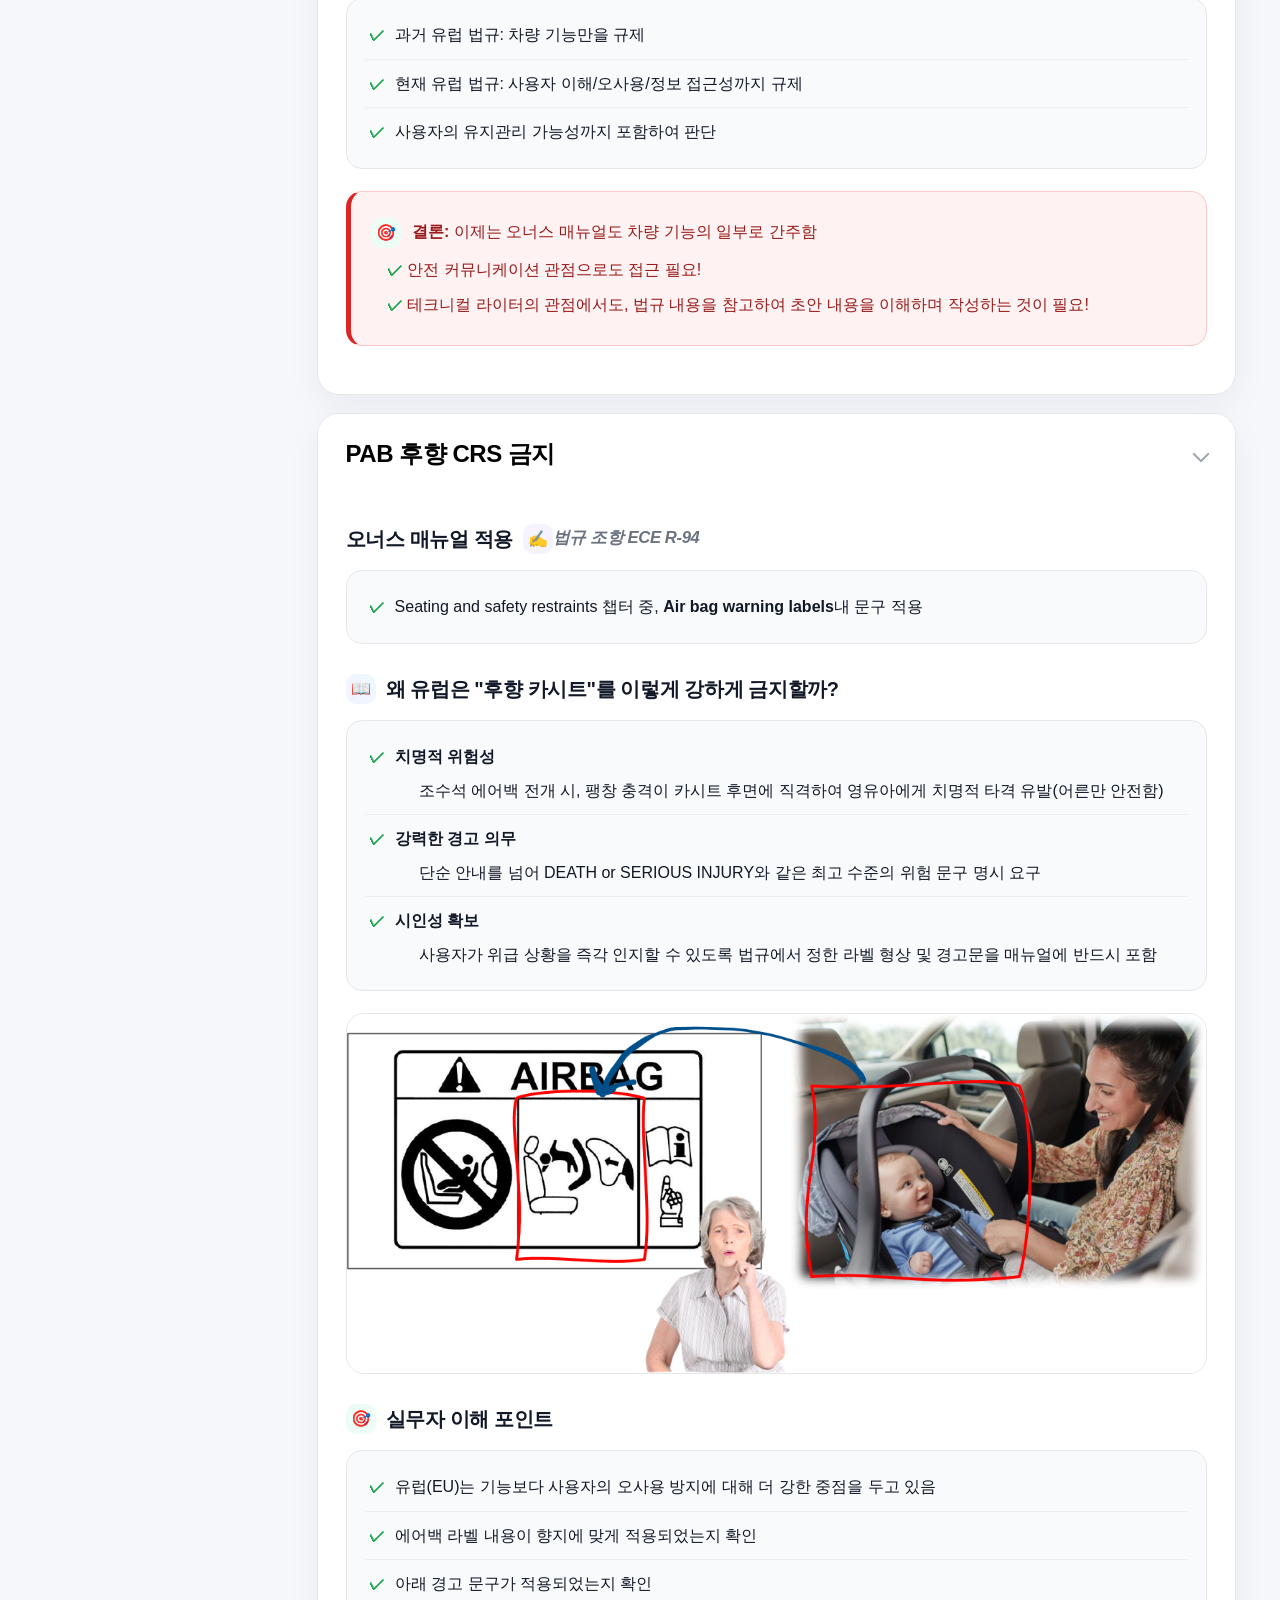
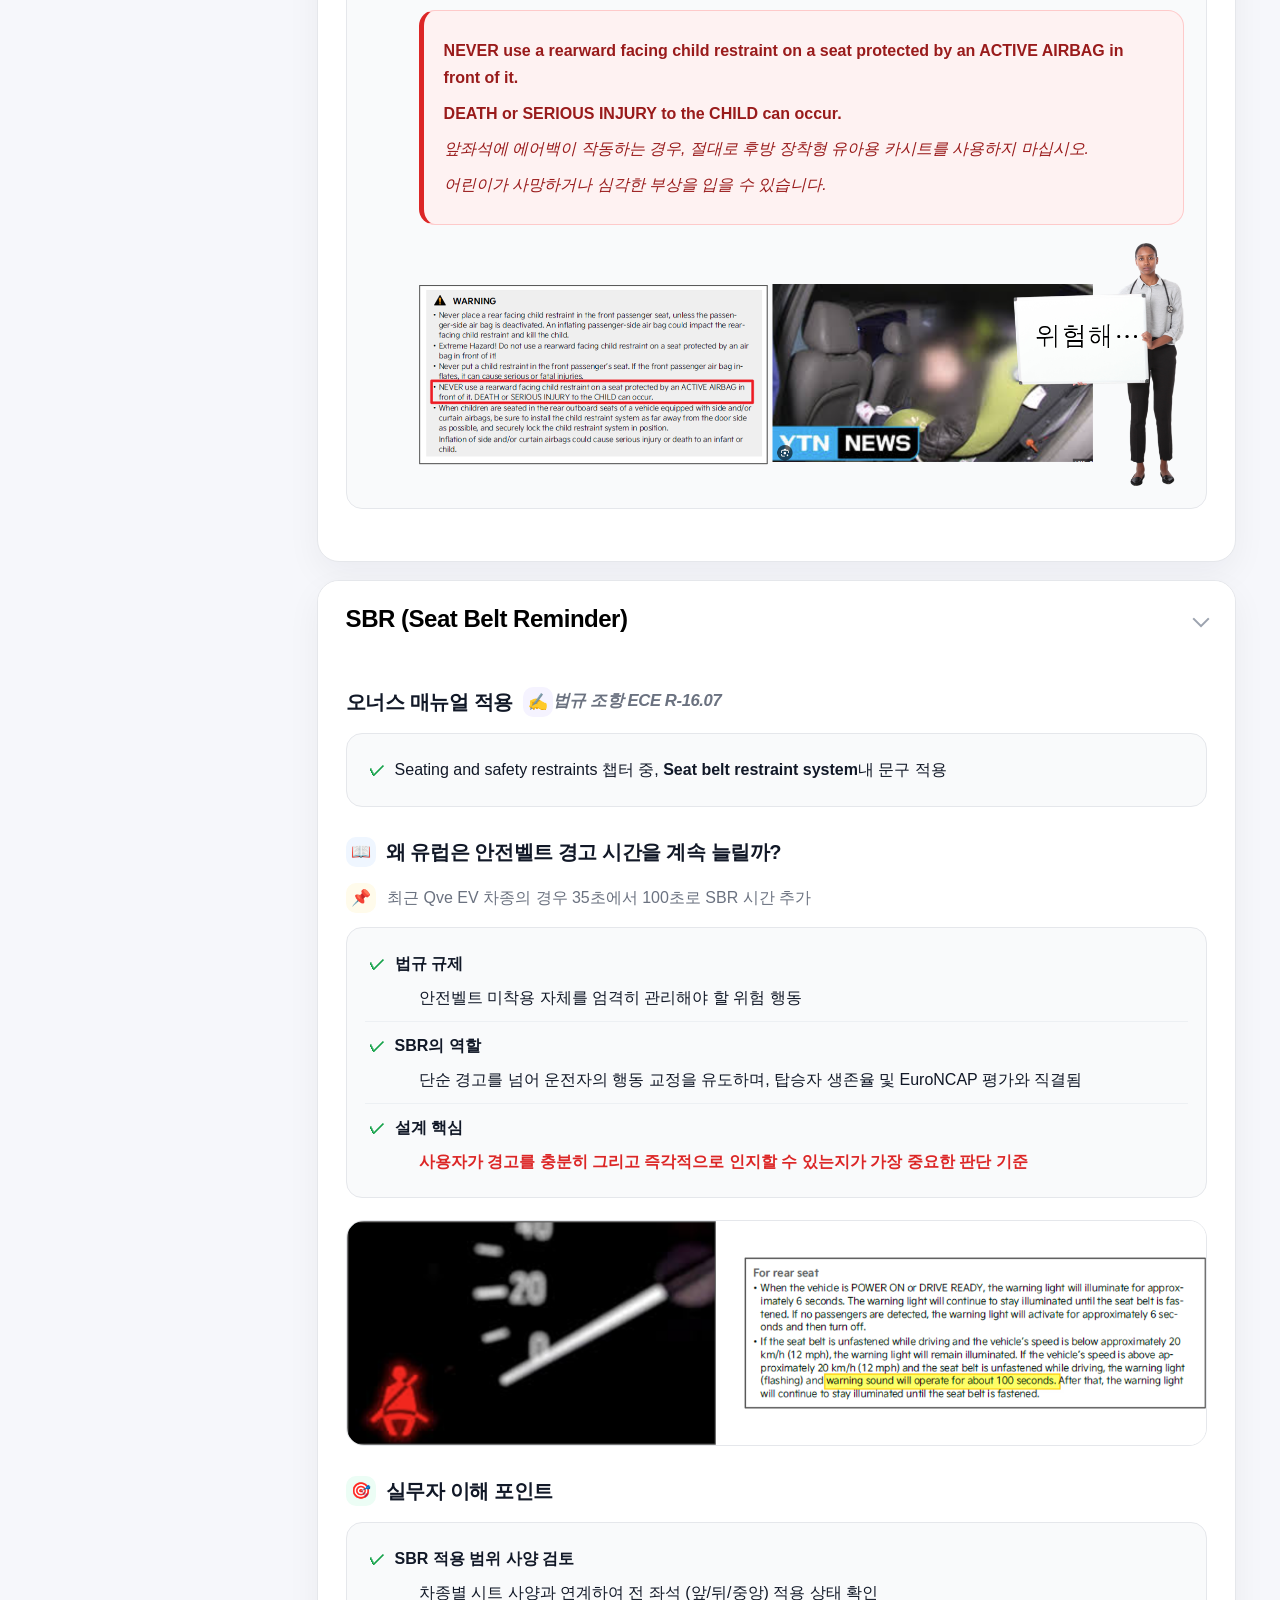
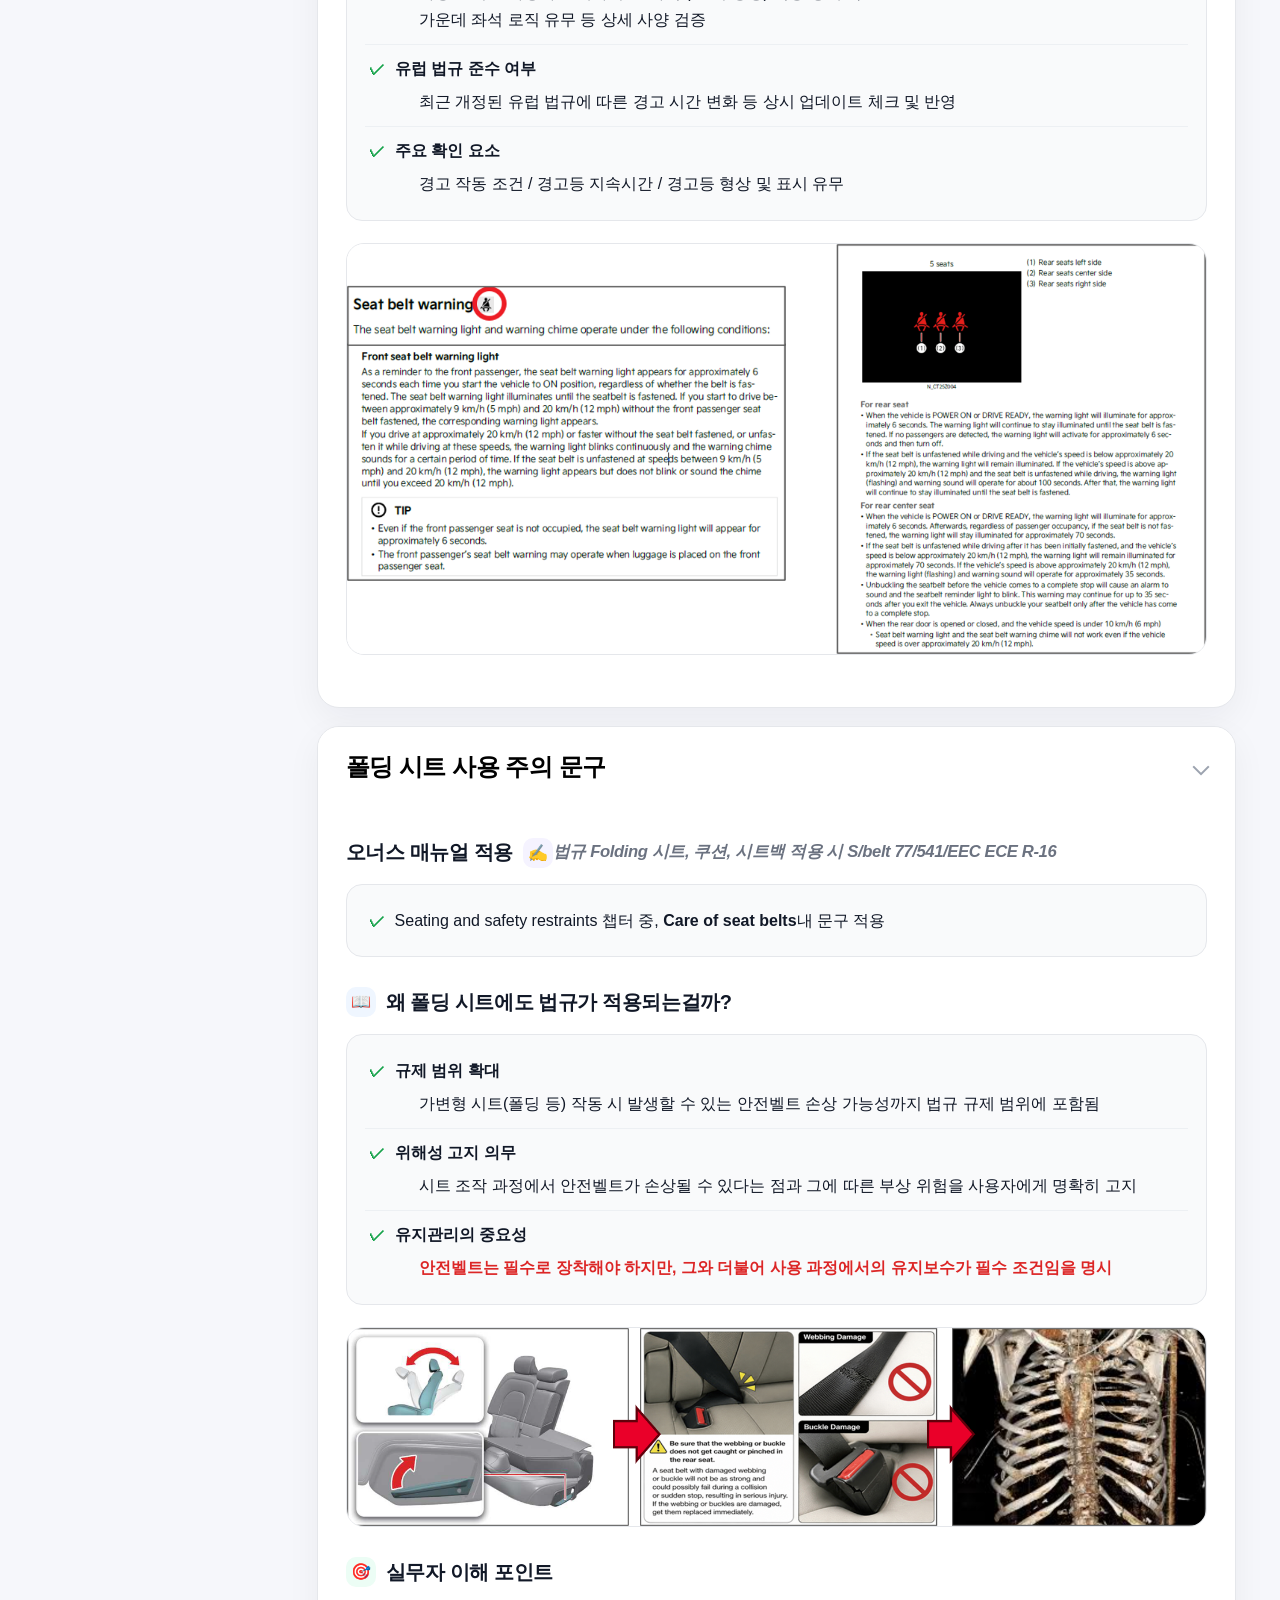
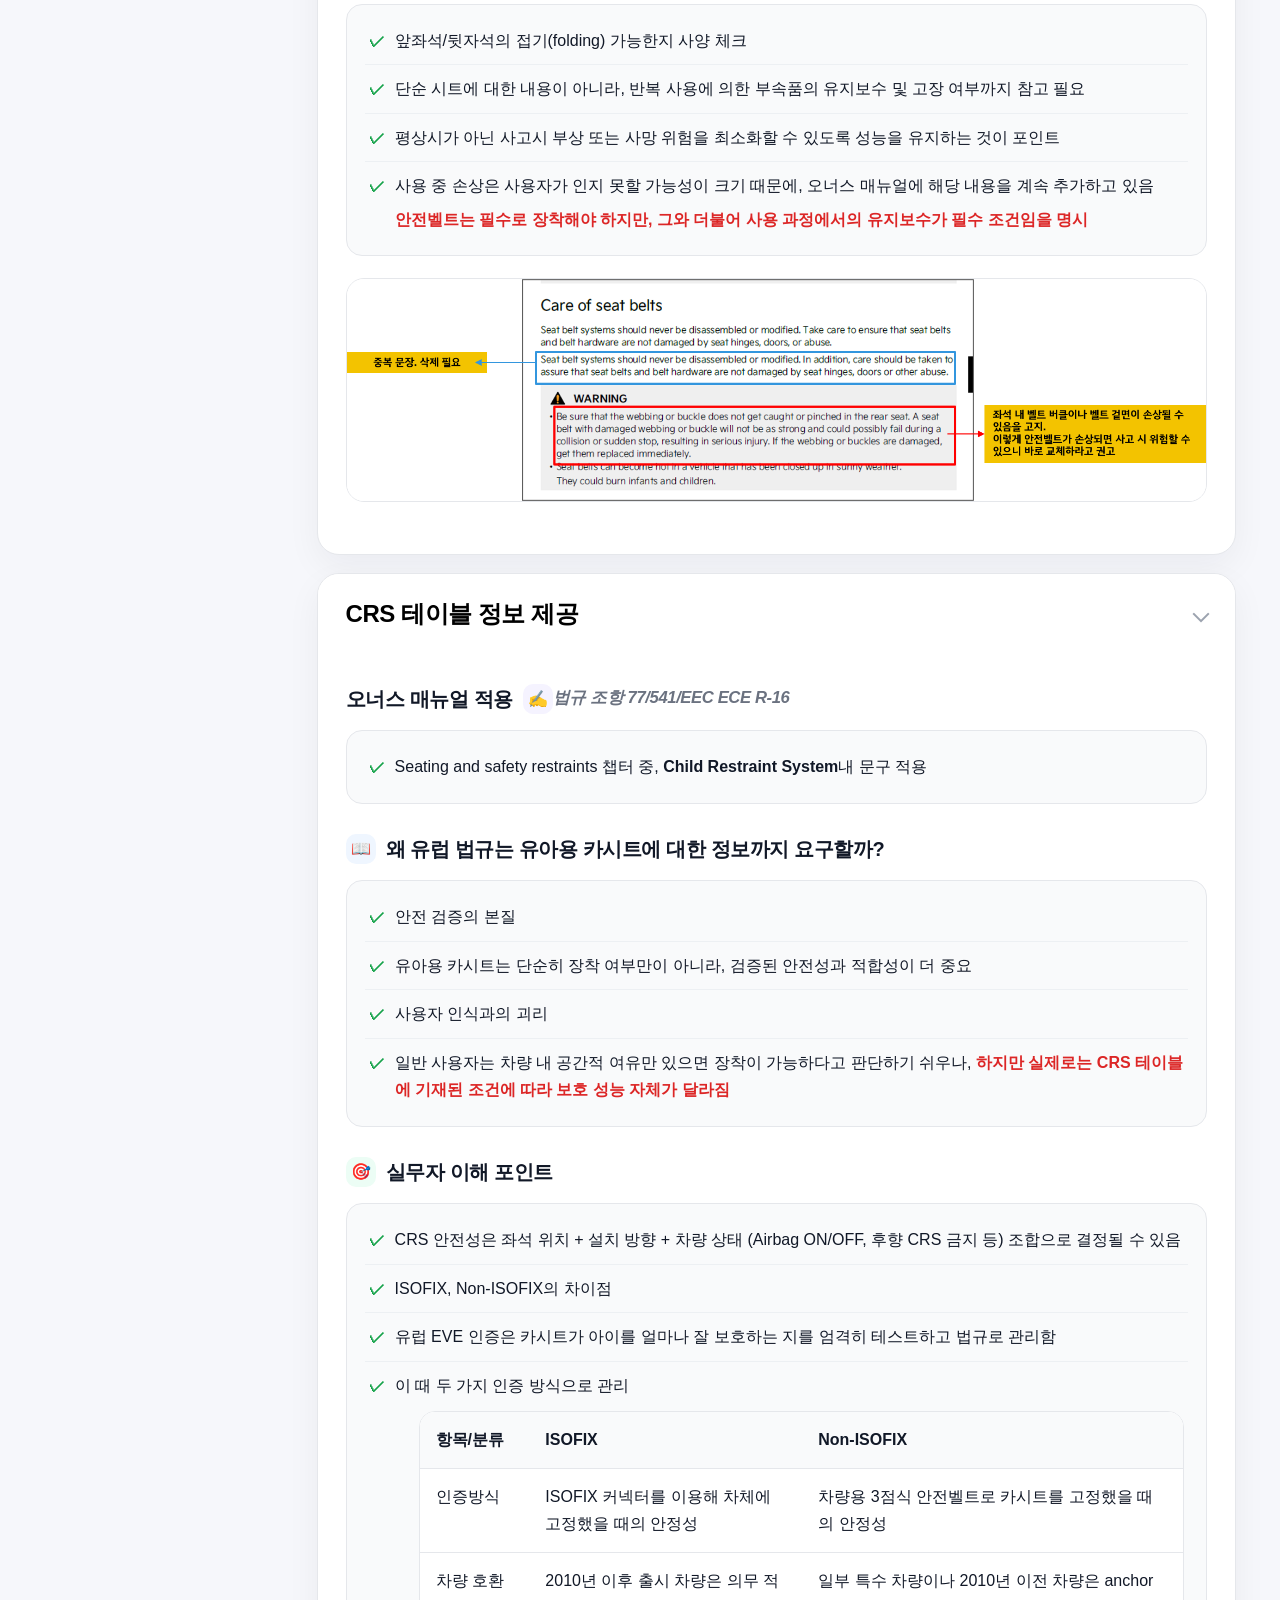
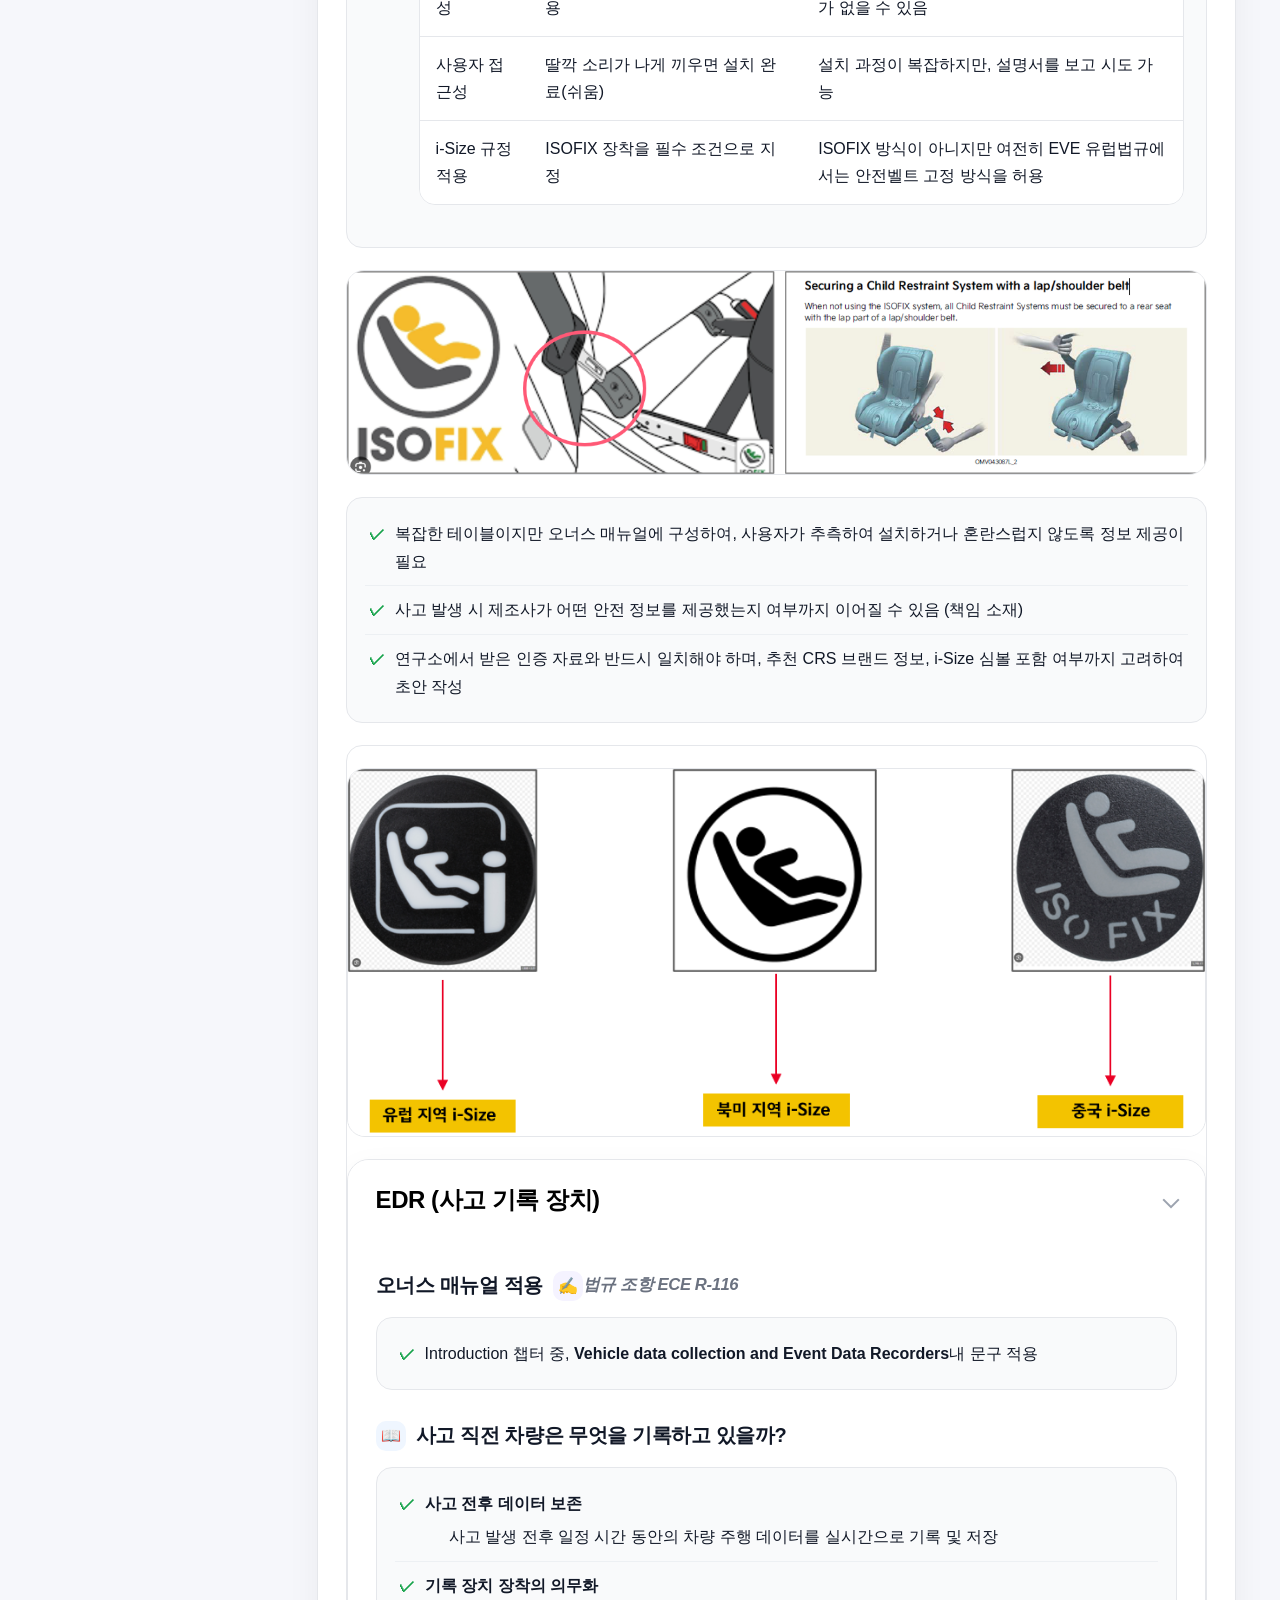
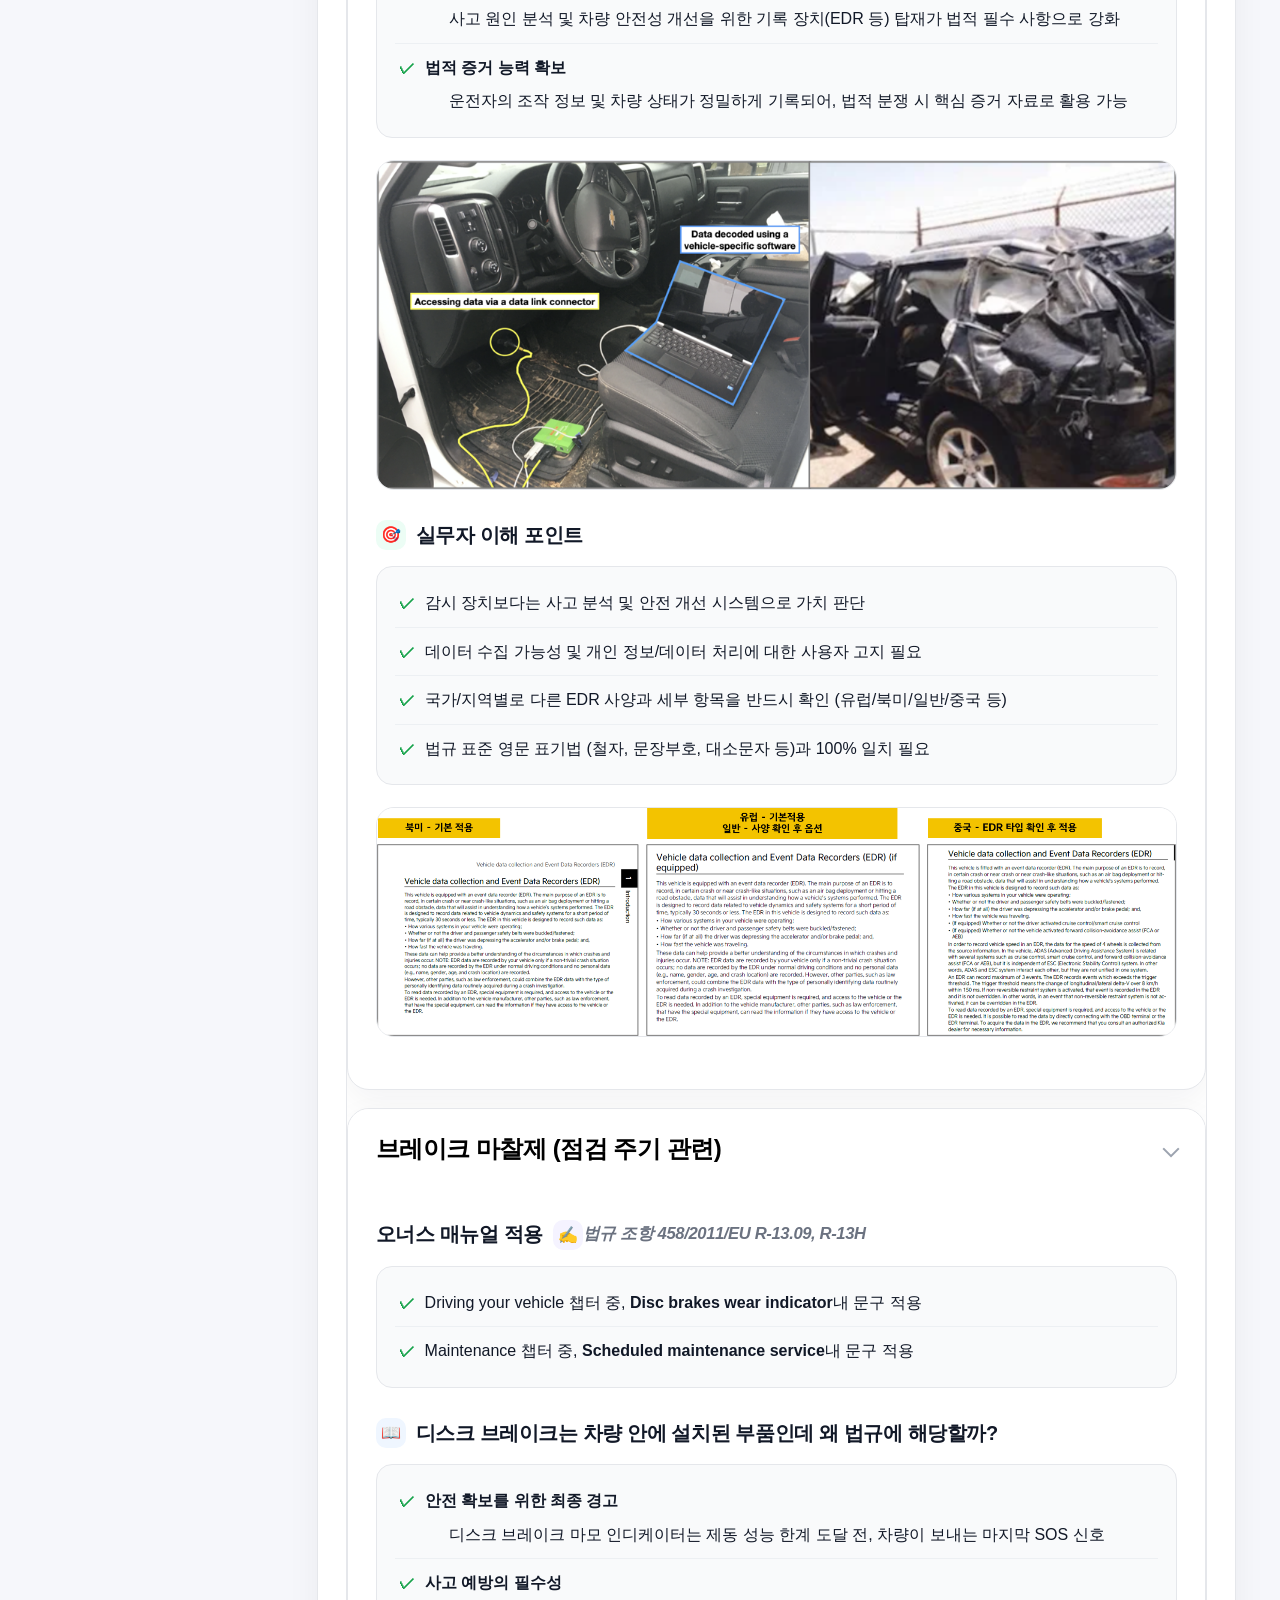
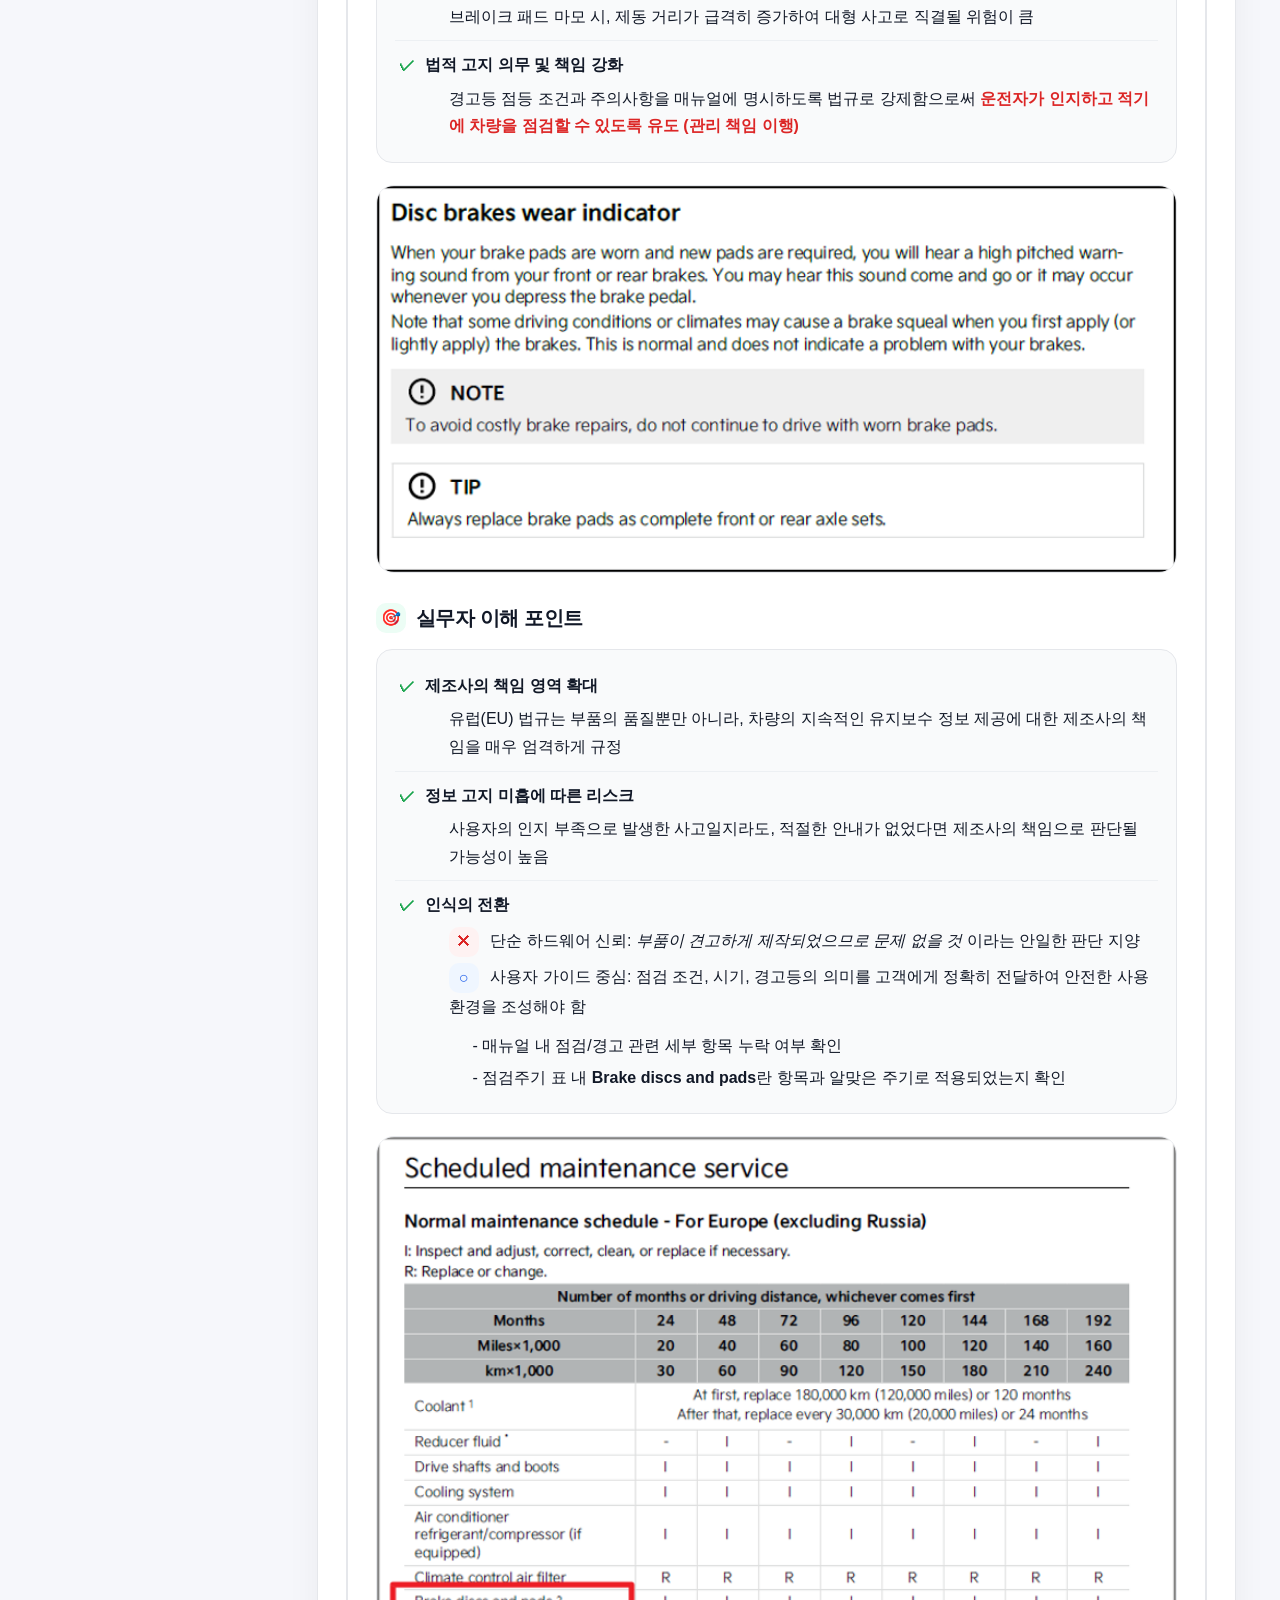
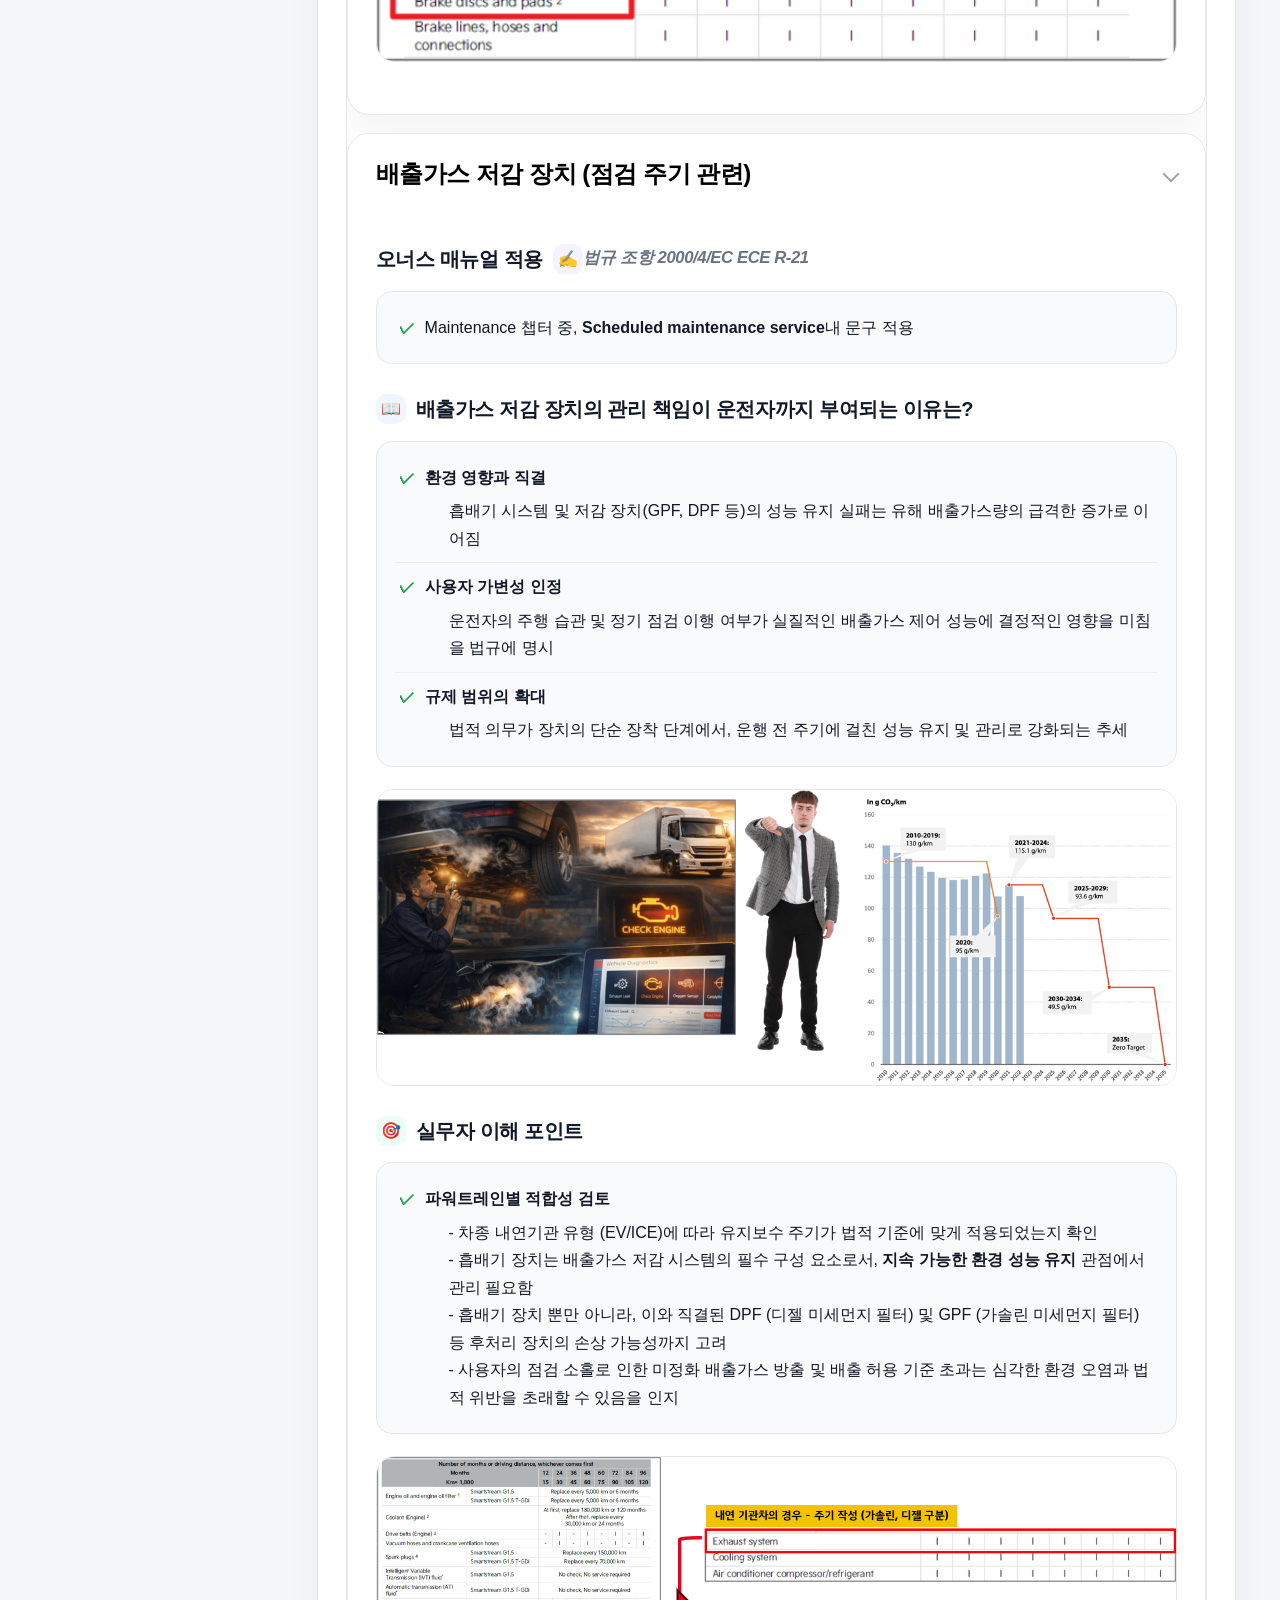
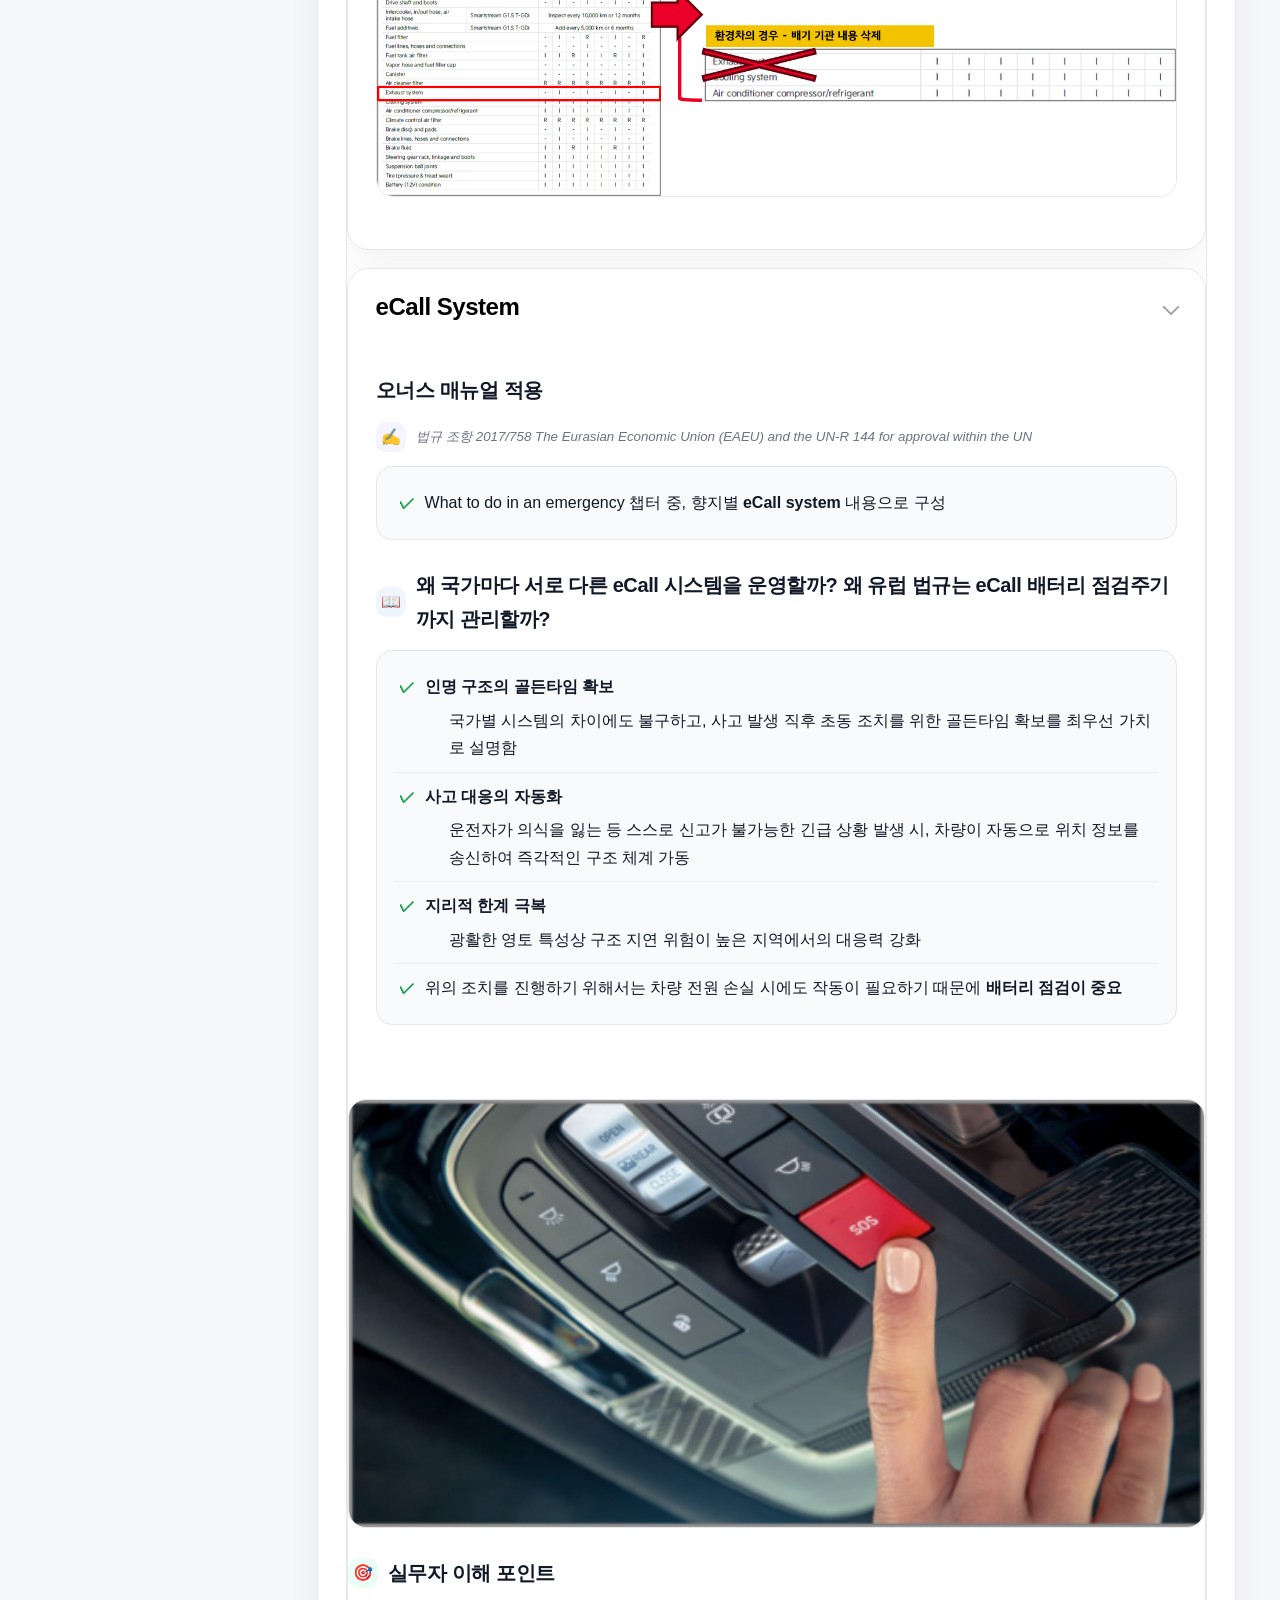
==== commit b4376912: "Update index.html" ====
--- a/EU-Legal/index.html
+++ b/EU-Legal/index.html
@@ -884,7 +884,7 @@
 <li>차종별로 램프 구성 확인</li>
 <li>BULB와 LED 사양을 제품사양서 또는 연구소에 확인 후 초안 작성</li>
 <li>LED 램프의 경우, 교체 방법 대신 <strong>professional workshop</strong>과 <strong>authorized Kia dealer or service partner</strong>에게 방문하라는 유도 문구가 있는지</li>
-<li>BULB 램프의 겨우, 각 램프별 종류에 맞게 교체하는 방법 서술 필요</li>
+<li>BULB 램프의 경우, 각 램프별 종류에 맞게 교체하는 방법 서술 필요</li>
 </ul>
 <figure class="figure"><img src="images/image-36.png" alt="alt text" loading="lazy"></figure>
     </div>
